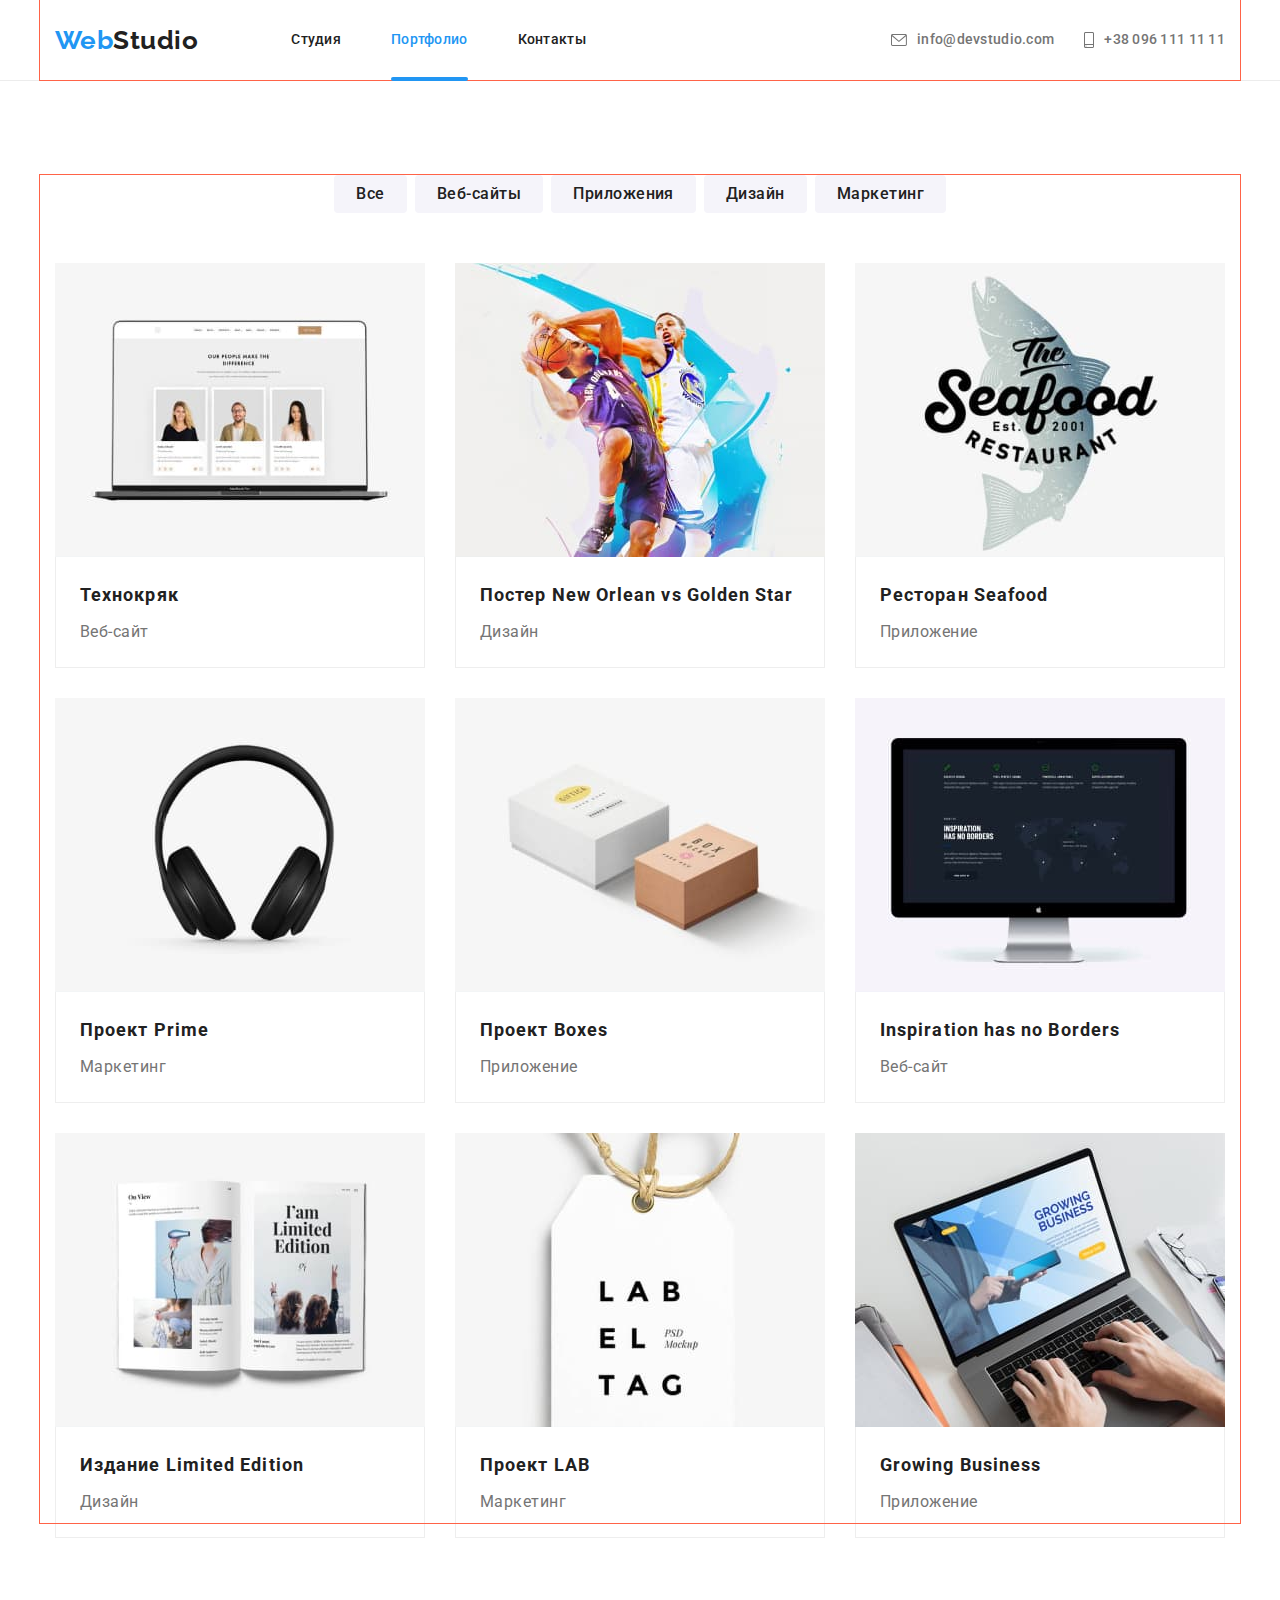
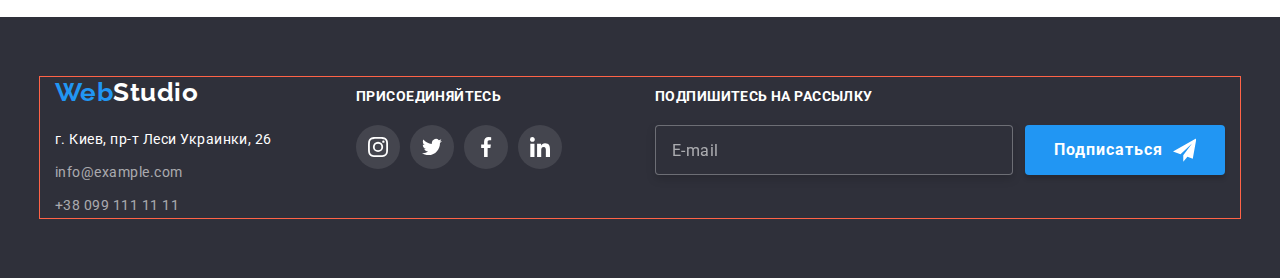
==== portfolio.html @ 39232205 "hw-8" ====
<!DOCTYPE html>
<html lang="ru">
  <head>
    <meta charset="UTF-8" />
    <meta http-equiv="X-UA-Compatible" content="IE=edge" />
    <meta name="viewport" content="width=device-width, initial-scale=1.0" />
    <title lang="en">Web-studio</title>
    <link
      href="https://fonts.googleapis.com/css2?family=Raleway:wght@700&family=Roboto:wght@400;500;700;900&display=swap"
      rel="stylesheet"
    />
    <link
      rel="stylesheet"
      href="https://cdnjs.cloudflare.com/ajax/libs/modern-normalize/1.1.0/modern-normalize.min.css"
    />
    <link rel="stylesheet" href="./css/main.min.css" />
  </head>
  <body>
    <!-- Шапка сайта -->
    <header class="header">
      <div class="container header__container">
        <nav class="navigation">
          <a lang="en" href="./index.html" class="logo">
            Web<span lang="en" class="logo__dark">Studio</span>
          </a>

          <ul class="nav">
            <li class="nav__item">
              <a href="./index.html" class="nav__link">Студия</a>
            </li>
            <li class="nav__item">
              <a href="./portfolio.html" class="nav__link nav__link--current">Портфолио</a>
            </li>
            <li class="nav__item"><a href="" class="nav__link">Контакты</a></li>
          </ul>
        </nav>

        <ul class="feedback">
          <li class="feedback__item">
            <a lang="en" href="mailto:info@devstudio.com" class="feedback__link">
              <svg class="feedback__icons-mail">
                <use href="./images/icons.svg#icon-mail "></use>
              </svg>
              info@devstudio.com
            </a>
          </li>
          <li class="feedback__item">
            <a href="tel:+380961111111" class="feedback__link">
              <svg class="feedback__icons-tel">
                <use href="./images/icons.svg#icon-smartphone"></use>
              </svg>
              +38 096 111 11 11
            </a>
          </li>
        </ul>
      </div>
    </header>

    <!-- Основа -->
    <main>
      <section class="section">
        <div class="container">
          <h1 lang="en" class="section__title--visually-hidden">portfolio</h1>
          <!-- Filters -->

          <ul class="filter list">
            <li class="filter-item">
              <button type="button" class="filter-button">Все</button>
            </li>
            <li class="filter-item">
              <button type="button" class="filter-button">Веб-сайты</button>
            </li>
            <li class="filter-item">
              <button type="button" class="filter-button">Приложения</button>
            </li>
            <li class="filter-item">
              <button type="button" class="filter-button">Дизайн</button>
            </li>
            <li class="filter-item">
              <button type="button" class="filter-button">Маркетинг</button>
            </li>
          </ul>

          <ul class="cards list">
            <li class="cards-item">
              <a href="" class="link">
                <div class="cards-overlay">
                  <img class="image" src="./images/tehnokrak.jpg" alt="tehnokrak" width="370" />
                  <p class="text-overlay">
                    Ресурс предлагает комплексные предложения с разным уровнем функционала и
                    сервисов. Все это позволит посетителю получить исчерпывающие сведения о компании
                    или частном лице.
                  </p>
                </div>

                <div class="cards-box">
                  <h2 class="cards-title">Технокряк</h2>
                  <p class="cards-text">Веб-сайт</p>
                </div>
              </a>
            </li>
            <li class="cards-item">
              <a href="" class="link">
                <div class="cards-overlay">
                  <img class="image" src="./images/poster.jpg" alt="poster" width="370" />
                  <p class="text-overlay">
                    Ресурс предлагает комплексные предложения с разным уровнем функционала и
                    сервисов. Все это позволит посетителю получить исчерпывающие сведения о компании
                    или частном лице.
                  </p>
                </div>
                <div class="cards-box">
                  <h2 class="cards-title">Постер New Orlean vs Golden Star</h2>
                  <p class="cards-text">Дизайн</p>
                </div>
              </a>
            </li>
            <li class="cards-item">
              <a href="" class="link">
                <div class="cards-overlay">
                  <img class="image" src="./images/restoran.jpg" alt="restoran" width="370" />
                  <p class="text-overlay">
                    Ресурс предлагает комплексные предложения с разным уровнем функционала и
                    сервисов. Все это позволит посетителю получить исчерпывающие сведения о компании
                    или частном лице.
                  </p>
                </div>
                <div class="cards-box">
                  <h2 class="cards-title">Ресторан Seafood</h2>
                  <p class="cards-text">Приложение</p>
                </div>
              </a>
            </li>
            <li class="cards-item">
              <a href="" class="link">
                <div class="cards-overlay">
                  <img class="image" src="./images/proectprime.jpg" alt="proectprime" width="370" />
                  <p class="text-overlay">
                    Ресурс предлагает комплексные предложения с разным уровнем функционала и
                    сервисов. Все это позволит посетителю получить исчерпывающие сведения о компании
                    или частном лице.
                  </p>
                </div>
                <div class="cards-box">
                  <h2 class="cards-title">Проект Prime</h2>
                  <p class="cards-text">Маркетинг</p>
                </div>
              </a>
            </li>
            <li class="cards-item">
              <a href="" class="link">
                <div class="cards-overlay">
                  <img class="image" src="./images/proectboxe.jpg" alt="proectboxe" width="370" />
                  <p class="text-overlay">
                    Ресурс предлагает комплексные предложения с разным уровнем функционала и
                    сервисов. Все это позволит посетителю получить исчерпывающие сведения о компании
                    или частном лице.
                  </p>
                </div>
                <div class="cards-box">
                  <h2 class="cards-title">Проект Boxes</h2>
                  <p class="cards-text">Приложение</p>
                </div>
              </a>
            </li>
            <li class="cards-item">
              <a href="" class="link">
                <div class="cards-overlay">
                  <img class="image" src="./images/inspiration.jpg" alt="inspiration" width="370" />
                  <p class="text-overlay">
                    Ресурс предлагает комплексные предложения с разным уровнем функционала и
                    сервисов. Все это позволит посетителю получить исчерпывающие сведения о компании
                    или частном лице.
                  </p>
                </div>
                <div class="cards-box">
                  <h2 class="cards-title">Inspiration has no Borders</h2>
                  <p class="cards-text">Веб-сайт</p>
                </div>
              </a>
            </li>
            <li class="cards-item">
              <a href="" class="link">
                <div class="cards-overlay">
                  <img class="image" src="./images/izdanie.jpg" alt="izdanie" width="370" />
                  <p class="text-overlay">
                    Ресурс предлагает комплексные предложения с разным уровнем функционала и
                    сервисов. Все это позволит посетителю получить исчерпывающие сведения о компании
                    или частном лице.
                  </p>
                </div>
                <div class="cards-box">
                  <h2 class="cards-title">Издание Limited Edition</h2>
                  <p class="cards-text">Дизайн</p>
                </div>
              </a>
            </li>
            <li class="cards-item">
              <a href="" class="link">
                <div class="cards-overlay">
                  <img class="image" src="./images/proectlab.jpg" alt="proectlab" width="370" />
                  <p class="text-overlay">
                    Ресурс предлагает комплексные предложения с разным уровнем функционала и
                    сервисов. Все это позволит посетителю получить исчерпывающие сведения о компании
                    или частном лице.
                  </p>
                </div>
                <div class="cards-box">
                  <h2 class="cards-title">Проект LAB</h2>
                  <p class="cards-text">Маркетинг</p>
                </div>
              </a>
            </li>
            <li class="cards-item">
              <a href="" class="link">
                <div class="cards-overlay">
                  <img class="image" src="./images/growing.jpg" alt="growing" width="370" />
                  <p class="text-overlay">
                    Ресурс предлагает комплексные предложения с разным уровнем функционала и
                    сервисов. Все это позволит посетителю получить исчерпывающие сведения о компании
                    или частном лице.
                  </p>
                </div>
                <div class="cards-box">
                  <h2 class="cards-title">Growing Business</h2>
                  <p class="cards-text">Приложение</p>
                </div>
              </a>
            </li>
          </ul>
        </div>
      </section>
    </main>

    <!-- Footer -->

    <footer class="footer">
      <div class="container blocks">
        <div class="address-block">
          <div class="logo-bottom">
            <a lang="en" href="./index.html" class="logo link">
              Web<span lang="en" class="logo-light link">Studio</span>
            </a>
          </div>
          <address>
            <ul class="contacts list">
              <li class="contacts-item">
                <a
                  href="https://goo.gl/maps/izuGYMJUY2H6Dhw59"
                  target="_blank"
                  rel="noopener noindex nofollow"
                  class="address link"
                  >г. Киев, пр-т Леси Украинки, 26</a
                >
              </li>
              <li class="contacts-item">
                <a lang="en" href="mailto:info@example.com" class="link">info@example.com</a>
              </li>

              <li class="contacts-item">
                <a href="tel:+380991111111" class="link">+38 099 111 11 11</a>
              </li>
            </ul>
          </address>
        </div>

        <div class="soc-block">
          <h2 class="title">Присоединяйтесь</h2>
          <ul class="soc-block-list list">
            <li class="soc-block-item">
              <a href="" class="link">
                <svg class="soc-block-icons">
                  <use href="./images/icons.svg#icon-instagram"></use>
                </svg>
              </a>
            </li>
            <li class="soc-block-item">
              <a href="" class="link">
                <svg class="soc-block-icons">
                  <use href="./images/icons.svg#icon-twitter"></use>
                </svg>
              </a>
            </li>
            <li class="soc-block-item">
              <a href="" class="link">
                <svg class="soc-block-icons">
                  <use href="./images/icons.svg#icon-facebook"></use>
                </svg>
              </a>
            </li>
            <li class="soc-block-item">
              <a href="" class="link">
                <svg class="soc-block-icons">
                  <use href="./images/icons.svg#icon-linkedin"></use>
                </svg>
              </a>
            </li>
          </ul>
        </div>

        <div class="subscription-block">
          <b class="title">Подпишитесь на рассылку</b>
          <form class="footer-form">
            <div class="footer-field">
              <label for="email" class="footer-label"></label>
              <input type="email" name="email" id="email" placeholder="E-mail" />
            </div>

            <button type="submit" class="footer-form-btn">
              Подписаться
              <svg class="send-btn">
                <use href="./images/icons.svg#icon-send"></use>
              </svg>
            </button>
          </form>
        </div>
      </div>
    </footer>
  </body>
</html>
---- css/main.min.css ----
:root{--primary-text-color: #212121;--text-color: #757575;--accent-color: #2196f3;--white-color: #ffffff;--bgc-color: #f5f4fa;--bgc-hero-footer: #2f303a;--address-info-footer: rgba(255, 255, 255, 0.6);--social-links-color: #afb1b8;--customers-logo-color: #afb1b8;--cubic: cubic-bezier(0.4, 0, 0.2, 1)}.visually-hidden{position:absolute;white-space:nowrap;width:1px;height:1px;overflow:hidden;border:0;padding:0;clip:rect(0 0 0 0);clip-path:inset(50%);margin:-1px}.section__title--visually-hidden{position:absolute;white-space:nowrap;width:1px;height:1px;overflow:hidden;border:0;padding:0;clip:rect(0 0 0 0);clip-path:inset(50%);margin:-1px}body{color:var(--primary-text-color);background-color:var(--white-color);font-family:roboto,sans-serif;letter-spacing:.03em}ul{padding:0;margin:0;list-style:none}a{text-decoration:none}.blocks{display:flex;align-items:baseline}.is-hidden{opacity:0;pointer-events:none;visibility:hidden}img{display:block;max-width:100%;height:auto}.header{border-bottom:1px solid #ececec;background-color:var(--white-color)}.header__container{display:flex;align-items:center}.logo{color:var(--accent-color);font-family:"raleway",sans-serif;font-weight:700;font-size:26px;line-height:1.19;text-decoration:none}.logo__dark{color:var(--primary-text-color)}.navigation{display:flex;align-items:center}.nav{display:flex;margin-left:93px}.nav__item+.nav__item{margin-left:50px}.nav__link{position:relative;transition:color 250ms var(--cubic);display:block;padding-top:32px;padding-bottom:32px;color:var(--primary-text-color);font-weight:500;font-size:14px;line-height:1.14;letter-spacing:.02em}.nav__link:hover,.nav__link:focus{color:var(--accent-color)}.nav__link--current{color:var(--accent-color)}.nav__link--current::after{position:absolute;content:"";min-width:48px;height:4px;left:0;right:0;bottom:-1px;background:#2196f3;border-radius:2px}.feedback{display:flex;margin-left:auto}.feedback__item+.feedback__item{margin-left:30px}.feedback__link{transition:color 250ms var(--cubic),fill 250ms var(--cubic);display:inline-flex;align-items:center;justify-content:center;padding-top:32px;padding-bottom:32px;color:var(--text-color);font-weight:500;font-size:14px;line-height:1.14;letter-spacing:.02em}.feedback__link:hover,.feedback__link:focus{color:var(--accent-color)}.feedback__icons-mail{width:16px;height:12px;margin-right:10px;fill:var(--text-color);transition:color 250ms var(--cubic),fill 250ms var(--cubic)}.feedback__link:hover .feedback__icons-mail,.feedback__link:focus .feedback__icons-mail{fill:var(--accent-color)}.feedback__icons-tel{width:10px;height:16px;margin-right:10px;fill:var(--text-color);transition:color 250ms var(--cubic),fill 250ms var(--cubic)}.feedback__link:hover .feedback__icons-tel,.feedback__link:focus .feedback__icons-tel{fill:var(--accent-color)}.hero{padding-top:200px;padding-bottom:200px;background-color:var(--bgc-hero-footer);text-align:center}.hero--overlay{max-width:1600px;height:600px;margin-left:auto;margin-right:auto;background-image:linear-gradient(to right, rgba(47, 48, 58, 0.4), rgba(47, 48, 58, 0.4)),url("../images/bg-hero.jpg");background-size:cover;background-position:center;background-repeat:no-repeat}.hero__title{margin-top:0;margin-bottom:30px;color:var(--white-color);font-weight:900;font-size:44px;line-height:1.36;letter-spacing:.06em;text-transform:uppercase}.hero__button{display:inline-block;border:rgba(0,0,0,0);border-radius:4px;padding:10px 32px;min-width:200px;color:var(--white-color);background-color:var(--accent-color);font-family:inherit;font-weight:700;font-size:16px;line-height:1.88;letter-spacing:.06em;cursor:pointer}.filter{display:flex;margin-bottom:50px;justify-content:center}.filter-item{border-radius:4px}.filter-item+.filter-item{margin-left:8px}.filter-button{transition:color 250ms var(--cubic),background-color 250ms var(--cubic),box-shadow 250ms var(--cubic);display:inline-block;border:rgba(0,0,0,0);border-radius:4px;padding:6px 22px;min-width:73px;color:var(--primary-text-color);background-color:var(--bgc-color);font-family:inherit;font-weight:500;font-size:16px;line-height:1.63;text-align:center;letter-spacing:.03em;cursor:pointer}.filter-button:hover,.filter-button:focus{color:var(--white-color);background-color:var(--accent-color);box-shadow:0px 3px 1px rgba(0,0,0,.1),0px 1px 2px rgba(0,0,0,.08),0px 2px 2px rgba(0,0,0,.12)}.cards{display:inline-flex;flex-wrap:wrap;margin:-15px}.cards a{display:block;transition:box-shadow 250ms var(--cubic)}.cards a:hover,.cards a:focus{display:block;box-shadow:0px 1px 1px rgba(0,0,0,.12),0px 4px 4px rgba(0,0,0,.06),1px 4px 6px rgba(0,0,0,.16)}.cards-item{width:calc((100% - 90px)/3);margin:15px}.cards-item:nth-last-child(-n+3){margin-bottom:0}.cards-overlay{position:relative;overflow:hidden}.text-overlay{position:absolute;top:0;width:100%;height:100%;margin:0;padding:63px 24px 63px 24px;font-weight:400;font-size:18px;line-height:1.56;letter-spacing:.03em;color:var(--white-color);background-color:rgba(33,150,243,.9);transform:translateY(100%);transition:transform 250ms linear}.cards a:hover .text-overlay,.cards a:focus .text-overlay{transform:translateY(0)}.cards-box{margin:0;padding:20px 24px 20px 24px;background-color:var(--white-color);border:1px solid #eee;border-top:none}.cards-title{margin-top:0;margin-bottom:4px;color:var(--primary-text-color);font-size:18px;line-height:2;letter-spacing:.06em}.cards-text{margin:0;color:var(--text-color);font-size:16px;line-height:1.88}@media screen and (min-width: 768px){.features{display:flex;flex-wrap:wrap;margin:-15px}}@media screen and (max-width: 767.98px){.features__item:not(:last-child){margin-bottom:30px}}@media screen and (min-width: 768px){.features__item{margin:15px;flex-basis:calc((100% - 60px)/2)}}@media screen and (min-width: 1200px){.features__item{flex-basis:calc((100% - 120px)/4)}}.features__title{margin-top:0;margin-bottom:10px;color:var(--primary-text-color);font-size:14px;line-height:1.14;letter-spacing:.03em;text-transform:uppercase}@media screen and (max-width: 767.98px){.features__title{text-align:center}}.features__box{display:flex;margin-bottom:30px;height:120px;justify-content:center;align-items:center;background-color:var(--bgc-color);border-radius:4px}.features__icon{width:70px;height:70px}.features__text{margin-top:0;margin-bottom:0;color:var(--text-color);font-size:14px;line-height:1.71}.works{display:flex}.works__item{position:relative;width:370px}.works__item::before{position:absolute;content:"";width:100%;height:70px;bottom:0;background-color:rgba(47,48,58,.8)}.works__item:not(:first-child){margin-left:30px}.works__image{display:block;max-width:100%;height:auto}.works__text{position:absolute;bottom:27px;left:50%;transform:translateX(-50%);margin:0;display:flex;width:100%;justify-content:center;text-align:center;font-weight:700;font-size:14px;line-height:1.14;text-align:center;letter-spacing:.03em;text-transform:uppercase;color:var(--white-color)}.team{display:flex}.team__item{width:270px;box-shadow:0px 1px 3px rgba(0,0,0,.12),0px 1px 1px rgba(0,0,0,.14),0px 2px 1px rgba(0,0,0,.2);border-radius:0px 0px 4px 4px}.team__item:not(:first-child){margin-left:30px}.team__image{margin-bottom:0}.team__box{margin:0;padding:30px;text-align:center;background-color:var(--white-color)}.team__title{margin:0;margin-bottom:10px;color:var(--primary-text-color);font-weight:500;font-size:16px;line-height:1.19}.team__text{margin:0;margin-bottom:16px;padding:0;color:var(--text-color);font-size:16px;line-height:1.19}.soc-links{display:flex;justify-content:center}.soc-links a{transition:background-color 250ms var(--cubic);width:44px;height:44px;color:var(--social-links-color);background-color:var(--white-color);border-radius:50%;display:flex;align-items:center;justify-content:center}.soc-links a:hover,.soc-links a:focus{background-color:var(--accent-color)}.soc-links__item+.soc-links__item{margin-left:10px}.soc-links__icons{transition:fill 250ms var(--cubic);width:20px;height:20px;fill:var(--social-links-color)}.soc-links a:hover .soc-links__icons,.soc-links a:focus .soc-links__icons{fill:#fff}.customers{display:flex;flex-wrap:wrap;margin:-15px}.customers__item{height:92px;margin:15px;flex-basis:calc((100% - 60px)/2)}@media screen and (min-width: 768px){.customers__item{flex-basis:calc((100% - 90px)/3)}}@media screen and (min-width: 1200px){.customers__item{flex-basis:calc((100% - 180px)/6)}}.customers__link{width:100%;height:100%;display:flex;align-items:center;justify-content:center;fill:var(--customers-logo-color);border:1px solid var(--customers-logo-color);border-radius:4px;transition:border-color 250ms var(--cubic)}.customers__link:hover,.customers__link:focus{border-color:var(--accent-color)}.customers__icon{transition:fill 250ms var(--cubic);width:106px;height:60px;fill:var(--customers-logo-color)}.customers__link:hover .customers__icon,.customers__link:focus .customers__icon{fill:var(--accent-color)}.footer{padding-top:60px;padding-bottom:60px;background-color:var(--bgc-hero-footer)}.address-block{flex-grow:1}.logo-bottom{display:block;margin-bottom:20px}.logo-light{color:var(--white-color)}.contacts{display:block;font-style:normal;font-size:14px;line-height:1.71}.contacts a{color:var(--address-info-footer)}.contacts a.address{display:inline-block;color:var(--white-color)}.contacts-item:not(:last-child){margin-bottom:9px}.container{outline:1px solid tomato;padding-left:15px;padding-right:15px}@media screen and (min-width: 480px){.container{width:480px;margin:0 auto}}@media screen and (min-width: 768px){.container{width:768px}}@media screen and (min-width: 1200px){.container{width:1200px}}.section{padding-top:60px;padding-bottom:60px}@media screen and (min-width: 1200px){.section{padding-top:94px;padding-bottom:94px}}.section--no-padding-top{padding-top:2px}@media screen and (max-width: 1199.98px){.section--no-padding-top{display:none}}.section--other-background{background-color:var(--bgc-color)}.section__title{margin-top:0;margin-bottom:30px;color:var(--primary-text-color);font-size:28px;line-height:1.18;text-align:center}@media screen and (min-width: 1200px){.section__title{font-size:36px;line-height:1.17;margin-bottom:50px}}.soc-block{margin:0;margin-left:70px;width:206px;height:80px}.soc-block .title{margin:0;margin-bottom:20px;font-weight:700;font-size:14px;line-height:1.14;letter-spacing:.03em;text-transform:uppercase;color:var(--white-color)}.soc-block a{transition:background-color 250ms var(--cubic);width:44px;height:44px;border-radius:50%;display:flex;justify-content:center;align-items:center;background-color:rgba(255,255,255,.1)}.soc-block a:hover,.soc-block a:focus{background-color:var(--accent-color)}.soc-block-list{display:flex}.soc-block-item+.soc-block-item{margin-left:10px}.soc-block-icons{width:20px;height:20px;fill:var(--white-color)}.subscription-block{margin:0;margin-left:93px;width:570px}.subscription-block .title{margin:0;display:block;margin-bottom:20px;font-weight:700;font-size:14px;line-height:1.14;letter-spacing:.03em;text-transform:uppercase;color:#fff}.footer-form{width:570px;height:86px;display:flex}.footer-field{margin-right:12px}.footer-field input{width:358px;height:50px;padding-top:15px;padding-bottom:15px;padding-left:16px;border:1px solid rgba(255,255,255,.3);filter:drop-shadow(0px 4px 4px rgba(0, 0, 0, 0.15));border-radius:4px;color:rgba(255,255,255,.6);background-color:var(--bgc-hero-footer);outline:none}.footer-field input::placeholder{font-weight:400;font-size:16px;line-height:1.25;display:inline-flex;align-items:center;letter-spacing:.03em;color:rgba(255,255,255,.6)}.footer-form-btn{width:200px;height:50px;padding:10px 29px;display:flex;text-align:center;align-items:center;font-weight:700;font-size:16px;line-height:1.89;letter-spacing:.06em;color:var(--white-color);background-color:var(--accent-color);box-shadow:0px 4px 4px rgba(0,0,0,.15);border-radius:4px;border:none;cursor:pointer}.send-btn{width:24px;height:24px;margin-left:10px}.backdrop{position:fixed;width:100%;height:100%;top:0;background-color:rgba(0,0,0,.2);transition:opacity 500ms var(--cubic),visibility 500ms var(--cubic)}.modal{width:528px;min-height:581px;background-color:#fff;box-shadow:0px 1px 3px rgba(0,0,0,.12),0px 1px 1px rgba(0,0,0,.14),0px 2px 1px rgba(0,0,0,.2);border-radius:4px;position:absolute;top:50%;left:50%;transition:transform 500ms;transform:translate(-50%, -50%) scale(1) rotate(0)}.backdrop.is-hidden .modal{transform:translate(0) scale(0.3) rotate(-360deg)}.modal-close-btn{position:absolute;top:8px;right:8px;width:30px;height:30px;cursor:pointer;background:var(--white-color);border:1px solid rgba(0,0,0,.1);border-radius:50%;display:flex;justify-content:center;align-items:center}.modal-icons{width:18px;height:18px;fill:#000;transition:fill 250ms var(--cubic)}.modal-close-btn:hover .modal-icons,.modal-close-btn:focus .modal-icons{fill:var(--accent-color)}.modal-form{width:528px;height:581px;padding:40px;margin-left:auto;margin-right:auto}.modal-form-title{display:block;margin-bottom:12px;font-weight:700;font-size:20px;line-height:1.15;text-align:center;letter-spacing:.03em;color:var(--primary-text-color)}.modal-form-list{margin-bottom:10px}.modal-form-item{position:relative;margin:0;display:flex;flex-direction:column}.modal-form-item:not(:last-child){margin-bottom:10px}.modal-form-item input{width:100%;height:40px;padding:11px 12px 11px 42px;font-weight:400;font-size:12px;line-height:1.17;letter-spacing:.01em;border:1px solid rgba(33,33,33,.2);border-radius:4px;outline:none;cursor:pointer;transition:border 250ms var(--cubic)}.modal-form-item input:focus{border:1px solid var(--accent-color);border-radius:4px;cursor:pointer}.form-label{margin-bottom:4px;font-weight:400;font-size:12px;line-height:1.17;letter-spacing:.01em;color:var(--text-color)}.modal-form-icon{position:absolute;width:18px;height:18px;top:50%;left:12px}.modal-form-item input:focus+.modal-form-icon{fill:#2196f3;transition:fill 250ms var(--cubic)}.form-field{margin:0;margin-bottom:20px;display:flex;flex-direction:column}.form-field::placeholder{font-weight:400;font-size:14px;line-height:16px;letter-spacing:.01em;color:rgba(117,117,117,.5)}.form-field.group{display:flex;align-items:center;justify-content:center;margin-bottom:30px}.modal-form-comment{width:448px;height:120px;padding:12px 16px;font-weight:400;font-size:12px;line-height:1.17;letter-spacing:.01em;border:1px solid rgba(33,33,33,.2);border-radius:4px;resize:none;outline:none;cursor:pointer;transition:border-color 250ms var(--cubic)}.modal-form-comment:focus{border-color:var(--accent-color)}.checkbox--visually-hidden{position:absolute;white-space:nowrap;width:1px;height:1px;overflow:hidden;border:0;padding:0;clip:rect(0 0 0 0);clip-path:inset(50%);margin:-1px}.agreement-label{display:flex;align-items:center;justify-content:center;font-weight:400;font-size:14px;line-height:1.71;letter-spacing:.03em;color:var(--text-color)}.agreement-label a{color:var(--accent-color)}.modal-check{width:16px;height:15px;margin-right:8.4px;display:flex;align-items:center;justify-content:center;fill:rgba(0,0,0,0);border:2px solid var(--primary-text-color);border-radius:2px;transition:all 250ms var(--cubic)}.checkbox:checked+.agreement-label span{background-color:var(--accent-color);border:rgba(0,0,0,0)}.checkbox:focus+.agreement-label span{border-color:var(--accent-color)}.checkbox:checked+.agreement-label .icon-check{fill:var(--white-color)}.modal-form-btn{width:200px;height:50px;margin-left:auto;margin-right:auto;padding:10px 55px;display:flex;text-align:center;font-weight:700;font-size:16px;line-height:1.89;letter-spacing:.06em;color:var(--white-color);background-color:var(--accent-color);box-shadow:0px 4px 4px rgba(0,0,0,.15);border-radius:4px;border:none;cursor:pointer}/*# sourceMappingURL=main.min.css.map */
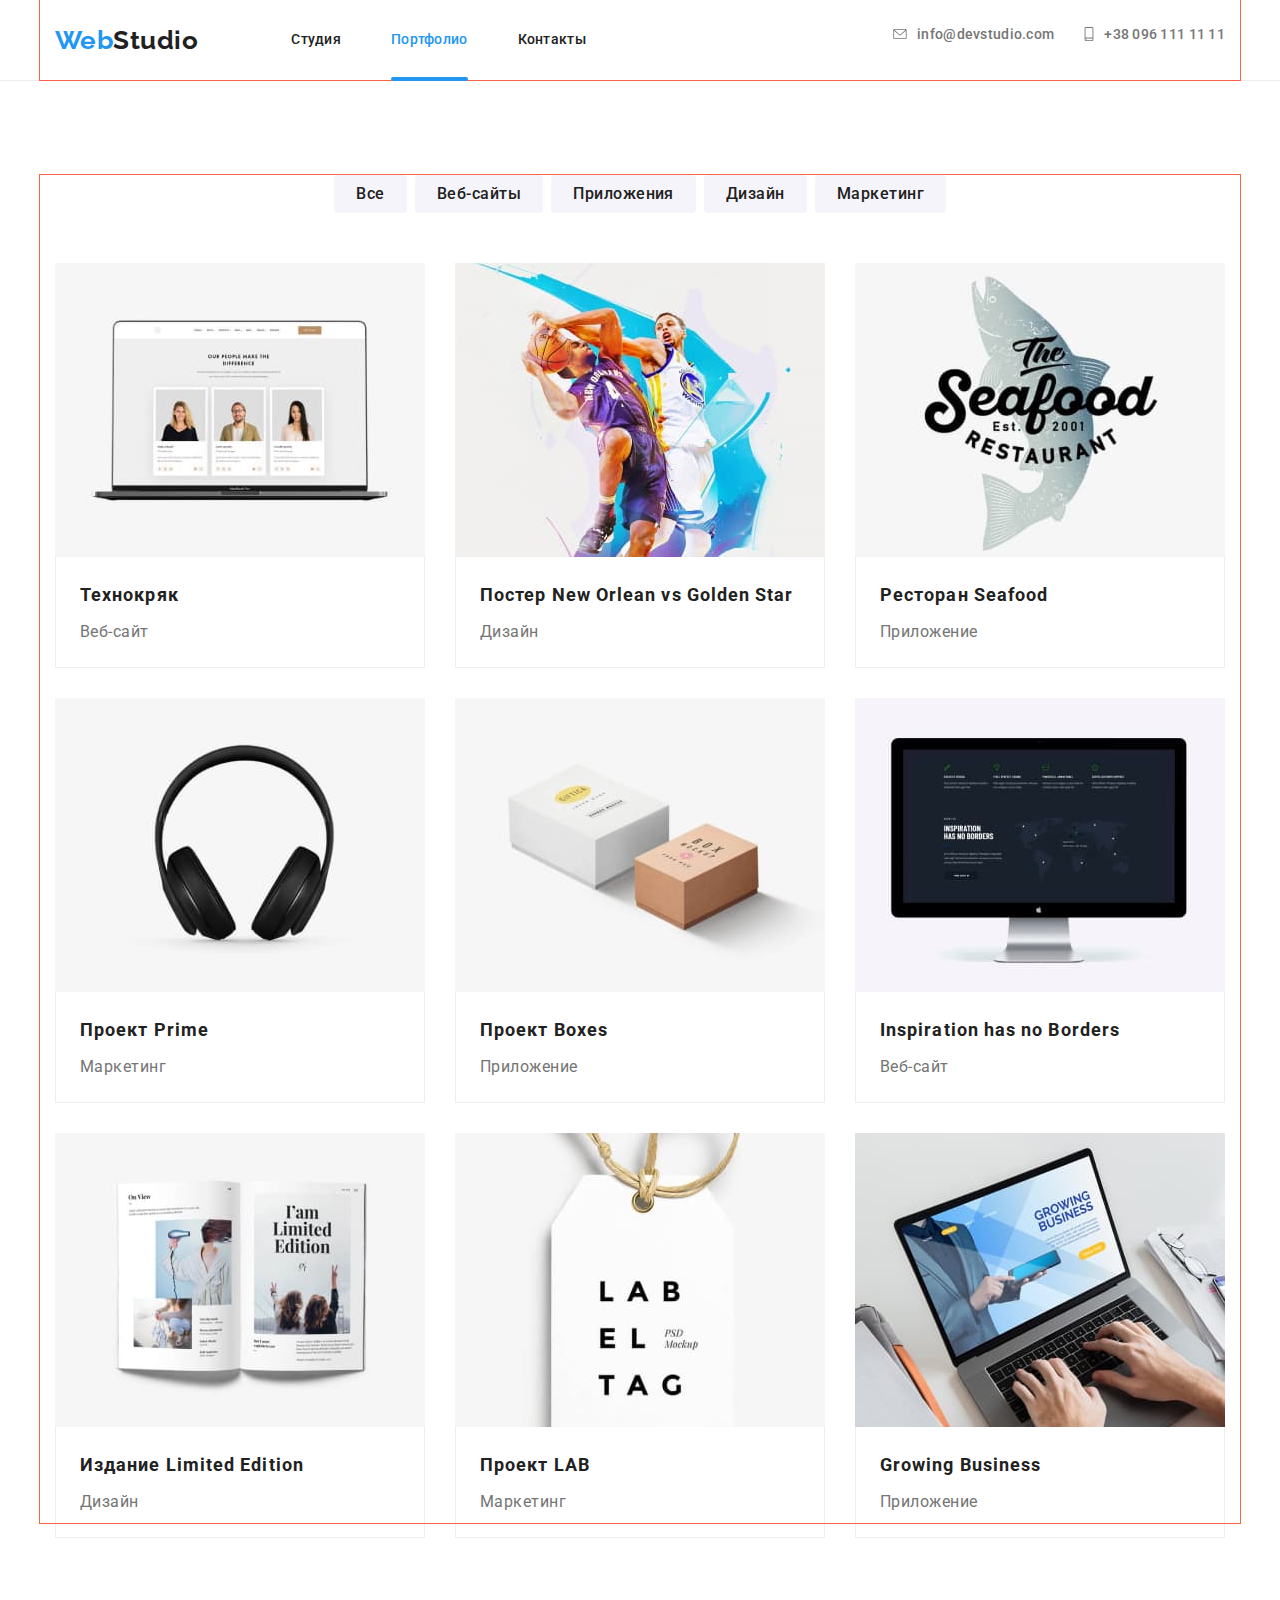
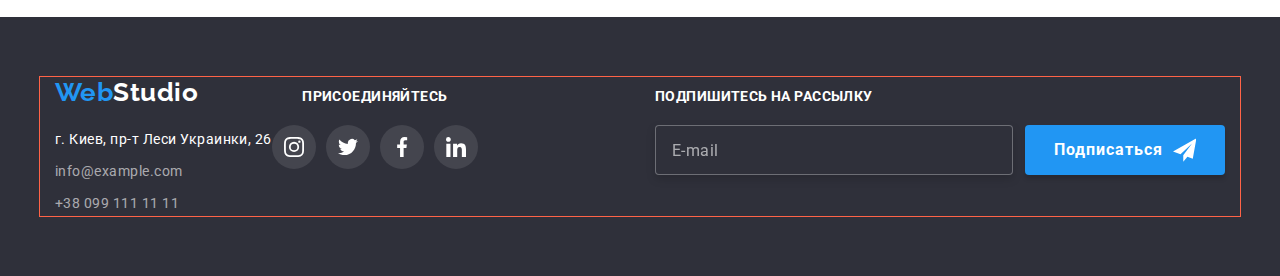
==== commit b0661162: "hw-8 +footer" ====
--- a/portfolio.html
+++ b/portfolio.html
@@ -19,11 +19,10 @@
     <!-- Шапка сайта -->
     <header class="header">
       <div class="container header__container">
+        <a lang="en" href="./index.html" class="logo">
+          Web<span lang="en" class="logo__dark">Studio</span>
+        </a>
         <nav class="navigation">
-          <a lang="en" href="./index.html" class="logo">
-            Web<span lang="en" class="logo__dark">Studio</span>
-          </a>
-
           <ul class="nav">
             <li class="nav__item">
               <a href="./index.html" class="nav__link">Студия</a>
@@ -34,7 +33,6 @@
             <li class="nav__item"><a href="" class="nav__link">Контакты</a></li>
           </ul>
         </nav>
-
         <ul class="feedback">
           <li class="feedback__item">
             <a lang="en" href="mailto:info@devstudio.com" class="feedback__link">
@@ -45,7 +43,7 @@
             </a>
           </li>
           <li class="feedback__item">
-            <a href="tel:+380961111111" class="feedback__link">
+            <a href="tel:+380961111111" class="feedback__link feedback__link--other-color">
               <svg class="feedback__icons-tel">
                 <use href="./images/icons.svg#icon-smartphone"></use>
               </svg>
@@ -53,6 +51,61 @@
             </a>
           </li>
         </ul>
+        <button class="mob-menu-open-btn" type="button">
+          <svg class="mob-menu-open-icon">
+            <use href="./images/icons.svg#icon-mob-menu"></use>
+          </svg>
+        </button>
+        <div class="mobile-menu">
+          <button class="mob-menu-close-btn" type="button">
+            <svg class="mob-menu-close-icon">
+              <use href="./images/icons.svg#icon-mob-menu-close"></use>
+            </svg>
+          </button>
+          <div class="nav-mob-wrap">
+            <ul class="nav nav-mob">
+              <li class="nav__item">
+                <a href="./index.html" class="nav__link">Студия</a>
+              </li>
+              <li class="nav__item">
+                <a href="./portfolio.html" class="nav__link nav__link--current">Портфолио</a>
+              </li>
+              <li class="nav__item"><a href="" class="nav__link">Контакты</a></li>
+            </ul>
+          </div>
+          <div class="feedback-mob-wrap">
+            <ul class="feedback-mob">
+              <li class="feedback-mob__item">
+                <a lang="en" href="mailto:info@devstudio.com" class="feedback-mob__link">
+                  info@devstudio.com
+                </a>
+              </li>
+              <li class="feedback-mob__item">
+                <a
+                  href="tel:+380961111111"
+                  class="feedback-mob__link feedback-mob__link--other-color"
+                >
+                  +38 096 111 11 11
+                </a>
+              </li>
+            </ul>
+
+            <ul class="mob-soc">
+              <li class="mob-soc__item">
+                <a href="" class="mob-soc__link">Instagram</a>
+              </li>
+              <li class="mob-soc__item">
+                <a href="" class="mob-soc__link">Twitter</a>
+              </li>
+              <li class="mob-soc__item">
+                <a href="" class="mob-soc__link">Facebook</a>
+              </li>
+              <li class="mob-soc__item">
+                <a href="" class="mob-soc__link">LinkedIn</a>
+              </li>
+            </ul>
+          </div>
+        </div>
       </div>
     </header>
 
@@ -236,66 +289,73 @@
 
     <footer class="footer">
       <div class="container blocks">
-        <div class="address-block">
-          <div class="logo-bottom">
-            <a lang="en" href="./index.html" class="logo link">
-              Web<span lang="en" class="logo-light link">Studio</span>
-            </a>
+        <div class="footer-boxes">
+          <div class="footer-box-one">
+            <div class="logo-bottom">
+              <a lang="en" href="./index.html" class="logo">
+                Web<span lang="en" class="logo-light">Studio</span>
+              </a>
+            </div>
+
+            <div class="address-block">
+              <address>
+                <ul class="contacts">
+                  <li class="contacts-item">
+                    <a
+                      href="https://goo.gl/maps/izuGYMJUY2H6Dhw59"
+                      target="_blank"
+                      rel="noopener noindex nofollow"
+                      class="address"
+                      >г. Киев, пр-т Леси Украинки, 26</a
+                    >
+                  </li>
+                  <li class="contacts-item">
+                    <a lang="en" href="mailto:info@example.com" class="link">info@example.com</a>
+                  </li>
+
+                  <li class="contacts-item">
+                    <a href="tel:+380991111111" class="link">+38 099 111 11 11</a>
+                  </li>
+                </ul>
+              </address>
+            </div>
           </div>
-          <address>
-            <ul class="contacts list">
-              <li class="contacts-item">
-                <a
-                  href="https://goo.gl/maps/izuGYMJUY2H6Dhw59"
-                  target="_blank"
-                  rel="noopener noindex nofollow"
-                  class="address link"
-                  >г. Киев, пр-т Леси Украинки, 26</a
-                >
-              </li>
-              <li class="contacts-item">
-                <a lang="en" href="mailto:info@example.com" class="link">info@example.com</a>
-              </li>
-
-              <li class="contacts-item">
-                <a href="tel:+380991111111" class="link">+38 099 111 11 11</a>
-              </li>
-            </ul>
-          </address>
-        </div>
-
-        <div class="soc-block">
-          <h2 class="title">Присоединяйтесь</h2>
-          <ul class="soc-block-list list">
-            <li class="soc-block-item">
-              <a href="" class="link">
-                <svg class="soc-block-icons">
-                  <use href="./images/icons.svg#icon-instagram"></use>
-                </svg>
-              </a>
-            </li>
-            <li class="soc-block-item">
-              <a href="" class="link">
-                <svg class="soc-block-icons">
-                  <use href="./images/icons.svg#icon-twitter"></use>
-                </svg>
-              </a>
-            </li>
-            <li class="soc-block-item">
-              <a href="" class="link">
-                <svg class="soc-block-icons">
-                  <use href="./images/icons.svg#icon-facebook"></use>
-                </svg>
-              </a>
-            </li>
-            <li class="soc-block-item">
-              <a href="" class="link">
-                <svg class="soc-block-icons">
-                  <use href="./images/icons.svg#icon-linkedin"></use>
-                </svg>
-              </a>
-            </li>
-          </ul>
+
+          <div class="footer-box-two">
+            <div class="soc-block">
+              <h2 class="title">Присоединяйтесь</h2>
+              <ul class="soc-block-list">
+                <li class="soc-block-item">
+                  <a href="" class="link">
+                    <svg class="soc-block-icons">
+                      <use href="./images/icons.svg#icon-instagram"></use>
+                    </svg>
+                  </a>
+                </li>
+                <li class="soc-block-item">
+                  <a href="" class="link">
+                    <svg class="soc-block-icons">
+                      <use href="./images/icons.svg#icon-twitter"></use>
+                    </svg>
+                  </a>
+                </li>
+                <li class="soc-block-item">
+                  <a href="" class="link">
+                    <svg class="soc-block-icons">
+                      <use href="./images/icons.svg#icon-facebook"></use>
+                    </svg>
+                  </a>
+                </li>
+                <li class="soc-block-item">
+                  <a href="" class="link">
+                    <svg class="soc-block-icons">
+                      <use href="./images/icons.svg#icon-linkedin"></use>
+                    </svg>
+                  </a>
+                </li>
+              </ul>
+            </div>
+          </div>
         </div>
 
         <div class="subscription-block">
--- a/css/main.min.css
+++ b/css/main.min.css
@@ -1 +1 @@
-:root{--primary-text-color: #212121;--text-color: #757575;--accent-color: #2196f3;--white-color: #ffffff;--bgc-color: #f5f4fa;--bgc-hero-footer: #2f303a;--address-info-footer: rgba(255, 255, 255, 0.6);--social-links-color: #afb1b8;--customers-logo-color: #afb1b8;--cubic: cubic-bezier(0.4, 0, 0.2, 1)}.visually-hidden{position:absolute;white-space:nowrap;width:1px;height:1px;overflow:hidden;border:0;padding:0;clip:rect(0 0 0 0);clip-path:inset(50%);margin:-1px}.section__title--visually-hidden{position:absolute;white-space:nowrap;width:1px;height:1px;overflow:hidden;border:0;padding:0;clip:rect(0 0 0 0);clip-path:inset(50%);margin:-1px}body{color:var(--primary-text-color);background-color:var(--white-color);font-family:roboto,sans-serif;letter-spacing:.03em}ul{padding:0;margin:0;list-style:none}a{text-decoration:none}.blocks{display:flex;align-items:baseline}.is-hidden{opacity:0;pointer-events:none;visibility:hidden}img{display:block;max-width:100%;height:auto}.header{border-bottom:1px solid #ececec;background-color:var(--white-color)}.header__container{display:flex;align-items:center}.logo{color:var(--accent-color);font-family:"raleway",sans-serif;font-weight:700;font-size:26px;line-height:1.19;text-decoration:none}.logo__dark{color:var(--primary-text-color)}.navigation{display:flex;align-items:center}.nav{display:flex;margin-left:93px}.nav__item+.nav__item{margin-left:50px}.nav__link{position:relative;transition:color 250ms var(--cubic);display:block;padding-top:32px;padding-bottom:32px;color:var(--primary-text-color);font-weight:500;font-size:14px;line-height:1.14;letter-spacing:.02em}.nav__link:hover,.nav__link:focus{color:var(--accent-color)}.nav__link--current{color:var(--accent-color)}.nav__link--current::after{position:absolute;content:"";min-width:48px;height:4px;left:0;right:0;bottom:-1px;background:#2196f3;border-radius:2px}.feedback{display:flex;margin-left:auto}.feedback__item+.feedback__item{margin-left:30px}.feedback__link{transition:color 250ms var(--cubic),fill 250ms var(--cubic);display:inline-flex;align-items:center;justify-content:center;padding-top:32px;padding-bottom:32px;color:var(--text-color);font-weight:500;font-size:14px;line-height:1.14;letter-spacing:.02em}.feedback__link:hover,.feedback__link:focus{color:var(--accent-color)}.feedback__icons-mail{width:16px;height:12px;margin-right:10px;fill:var(--text-color);transition:color 250ms var(--cubic),fill 250ms var(--cubic)}.feedback__link:hover .feedback__icons-mail,.feedback__link:focus .feedback__icons-mail{fill:var(--accent-color)}.feedback__icons-tel{width:10px;height:16px;margin-right:10px;fill:var(--text-color);transition:color 250ms var(--cubic),fill 250ms var(--cubic)}.feedback__link:hover .feedback__icons-tel,.feedback__link:focus .feedback__icons-tel{fill:var(--accent-color)}.hero{padding-top:200px;padding-bottom:200px;background-color:var(--bgc-hero-footer);text-align:center}.hero--overlay{max-width:1600px;height:600px;margin-left:auto;margin-right:auto;background-image:linear-gradient(to right, rgba(47, 48, 58, 0.4), rgba(47, 48, 58, 0.4)),url("../images/bg-hero.jpg");background-size:cover;background-position:center;background-repeat:no-repeat}.hero__title{margin-top:0;margin-bottom:30px;color:var(--white-color);font-weight:900;font-size:44px;line-height:1.36;letter-spacing:.06em;text-transform:uppercase}.hero__button{display:inline-block;border:rgba(0,0,0,0);border-radius:4px;padding:10px 32px;min-width:200px;color:var(--white-color);background-color:var(--accent-color);font-family:inherit;font-weight:700;font-size:16px;line-height:1.88;letter-spacing:.06em;cursor:pointer}.filter{display:flex;margin-bottom:50px;justify-content:center}.filter-item{border-radius:4px}.filter-item+.filter-item{margin-left:8px}.filter-button{transition:color 250ms var(--cubic),background-color 250ms var(--cubic),box-shadow 250ms var(--cubic);display:inline-block;border:rgba(0,0,0,0);border-radius:4px;padding:6px 22px;min-width:73px;color:var(--primary-text-color);background-color:var(--bgc-color);font-family:inherit;font-weight:500;font-size:16px;line-height:1.63;text-align:center;letter-spacing:.03em;cursor:pointer}.filter-button:hover,.filter-button:focus{color:var(--white-color);background-color:var(--accent-color);box-shadow:0px 3px 1px rgba(0,0,0,.1),0px 1px 2px rgba(0,0,0,.08),0px 2px 2px rgba(0,0,0,.12)}.cards{display:inline-flex;flex-wrap:wrap;margin:-15px}.cards a{display:block;transition:box-shadow 250ms var(--cubic)}.cards a:hover,.cards a:focus{display:block;box-shadow:0px 1px 1px rgba(0,0,0,.12),0px 4px 4px rgba(0,0,0,.06),1px 4px 6px rgba(0,0,0,.16)}.cards-item{width:calc((100% - 90px)/3);margin:15px}.cards-item:nth-last-child(-n+3){margin-bottom:0}.cards-overlay{position:relative;overflow:hidden}.text-overlay{position:absolute;top:0;width:100%;height:100%;margin:0;padding:63px 24px 63px 24px;font-weight:400;font-size:18px;line-height:1.56;letter-spacing:.03em;color:var(--white-color);background-color:rgba(33,150,243,.9);transform:translateY(100%);transition:transform 250ms linear}.cards a:hover .text-overlay,.cards a:focus .text-overlay{transform:translateY(0)}.cards-box{margin:0;padding:20px 24px 20px 24px;background-color:var(--white-color);border:1px solid #eee;border-top:none}.cards-title{margin-top:0;margin-bottom:4px;color:var(--primary-text-color);font-size:18px;line-height:2;letter-spacing:.06em}.cards-text{margin:0;color:var(--text-color);font-size:16px;line-height:1.88}@media screen and (min-width: 768px){.features{display:flex;flex-wrap:wrap;margin:-15px}}@media screen and (max-width: 767.98px){.features__item:not(:last-child){margin-bottom:30px}}@media screen and (min-width: 768px){.features__item{margin:15px;flex-basis:calc((100% - 60px)/2)}}@media screen and (min-width: 1200px){.features__item{flex-basis:calc((100% - 120px)/4)}}.features__title{margin-top:0;margin-bottom:10px;color:var(--primary-text-color);font-size:14px;line-height:1.14;letter-spacing:.03em;text-transform:uppercase}@media screen and (max-width: 767.98px){.features__title{text-align:center}}.features__box{display:flex;margin-bottom:30px;height:120px;justify-content:center;align-items:center;background-color:var(--bgc-color);border-radius:4px}.features__icon{width:70px;height:70px}.features__text{margin-top:0;margin-bottom:0;color:var(--text-color);font-size:14px;line-height:1.71}.works{display:flex}.works__item{position:relative;width:370px}.works__item::before{position:absolute;content:"";width:100%;height:70px;bottom:0;background-color:rgba(47,48,58,.8)}.works__item:not(:first-child){margin-left:30px}.works__image{display:block;max-width:100%;height:auto}.works__text{position:absolute;bottom:27px;left:50%;transform:translateX(-50%);margin:0;display:flex;width:100%;justify-content:center;text-align:center;font-weight:700;font-size:14px;line-height:1.14;text-align:center;letter-spacing:.03em;text-transform:uppercase;color:var(--white-color)}.team{display:flex}.team__item{width:270px;box-shadow:0px 1px 3px rgba(0,0,0,.12),0px 1px 1px rgba(0,0,0,.14),0px 2px 1px rgba(0,0,0,.2);border-radius:0px 0px 4px 4px}.team__item:not(:first-child){margin-left:30px}.team__image{margin-bottom:0}.team__box{margin:0;padding:30px;text-align:center;background-color:var(--white-color)}.team__title{margin:0;margin-bottom:10px;color:var(--primary-text-color);font-weight:500;font-size:16px;line-height:1.19}.team__text{margin:0;margin-bottom:16px;padding:0;color:var(--text-color);font-size:16px;line-height:1.19}.soc-links{display:flex;justify-content:center}.soc-links a{transition:background-color 250ms var(--cubic);width:44px;height:44px;color:var(--social-links-color);background-color:var(--white-color);border-radius:50%;display:flex;align-items:center;justify-content:center}.soc-links a:hover,.soc-links a:focus{background-color:var(--accent-color)}.soc-links__item+.soc-links__item{margin-left:10px}.soc-links__icons{transition:fill 250ms var(--cubic);width:20px;height:20px;fill:var(--social-links-color)}.soc-links a:hover .soc-links__icons,.soc-links a:focus .soc-links__icons{fill:#fff}.customers{display:flex;flex-wrap:wrap;margin:-15px}.customers__item{height:92px;margin:15px;flex-basis:calc((100% - 60px)/2)}@media screen and (min-width: 768px){.customers__item{flex-basis:calc((100% - 90px)/3)}}@media screen and (min-width: 1200px){.customers__item{flex-basis:calc((100% - 180px)/6)}}.customers__link{width:100%;height:100%;display:flex;align-items:center;justify-content:center;fill:var(--customers-logo-color);border:1px solid var(--customers-logo-color);border-radius:4px;transition:border-color 250ms var(--cubic)}.customers__link:hover,.customers__link:focus{border-color:var(--accent-color)}.customers__icon{transition:fill 250ms var(--cubic);width:106px;height:60px;fill:var(--customers-logo-color)}.customers__link:hover .customers__icon,.customers__link:focus .customers__icon{fill:var(--accent-color)}.footer{padding-top:60px;padding-bottom:60px;background-color:var(--bgc-hero-footer)}.address-block{flex-grow:1}.logo-bottom{display:block;margin-bottom:20px}.logo-light{color:var(--white-color)}.contacts{display:block;font-style:normal;font-size:14px;line-height:1.71}.contacts a{color:var(--address-info-footer)}.contacts a.address{display:inline-block;color:var(--white-color)}.contacts-item:not(:last-child){margin-bottom:9px}.container{outline:1px solid tomato;padding-left:15px;padding-right:15px}@media screen and (min-width: 480px){.container{width:480px;margin:0 auto}}@media screen and (min-width: 768px){.container{width:768px}}@media screen and (min-width: 1200px){.container{width:1200px}}.section{padding-top:60px;padding-bottom:60px}@media screen and (min-width: 1200px){.section{padding-top:94px;padding-bottom:94px}}.section--no-padding-top{padding-top:2px}@media screen and (max-width: 1199.98px){.section--no-padding-top{display:none}}.section--other-background{background-color:var(--bgc-color)}.section__title{margin-top:0;margin-bottom:30px;color:var(--primary-text-color);font-size:28px;line-height:1.18;text-align:center}@media screen and (min-width: 1200px){.section__title{font-size:36px;line-height:1.17;margin-bottom:50px}}.soc-block{margin:0;margin-left:70px;width:206px;height:80px}.soc-block .title{margin:0;margin-bottom:20px;font-weight:700;font-size:14px;line-height:1.14;letter-spacing:.03em;text-transform:uppercase;color:var(--white-color)}.soc-block a{transition:background-color 250ms var(--cubic);width:44px;height:44px;border-radius:50%;display:flex;justify-content:center;align-items:center;background-color:rgba(255,255,255,.1)}.soc-block a:hover,.soc-block a:focus{background-color:var(--accent-color)}.soc-block-list{display:flex}.soc-block-item+.soc-block-item{margin-left:10px}.soc-block-icons{width:20px;height:20px;fill:var(--white-color)}.subscription-block{margin:0;margin-left:93px;width:570px}.subscription-block .title{margin:0;display:block;margin-bottom:20px;font-weight:700;font-size:14px;line-height:1.14;letter-spacing:.03em;text-transform:uppercase;color:#fff}.footer-form{width:570px;height:86px;display:flex}.footer-field{margin-right:12px}.footer-field input{width:358px;height:50px;padding-top:15px;padding-bottom:15px;padding-left:16px;border:1px solid rgba(255,255,255,.3);filter:drop-shadow(0px 4px 4px rgba(0, 0, 0, 0.15));border-radius:4px;color:rgba(255,255,255,.6);background-color:var(--bgc-hero-footer);outline:none}.footer-field input::placeholder{font-weight:400;font-size:16px;line-height:1.25;display:inline-flex;align-items:center;letter-spacing:.03em;color:rgba(255,255,255,.6)}.footer-form-btn{width:200px;height:50px;padding:10px 29px;display:flex;text-align:center;align-items:center;font-weight:700;font-size:16px;line-height:1.89;letter-spacing:.06em;color:var(--white-color);background-color:var(--accent-color);box-shadow:0px 4px 4px rgba(0,0,0,.15);border-radius:4px;border:none;cursor:pointer}.send-btn{width:24px;height:24px;margin-left:10px}.backdrop{position:fixed;width:100%;height:100%;top:0;background-color:rgba(0,0,0,.2);transition:opacity 500ms var(--cubic),visibility 500ms var(--cubic)}.modal{width:528px;min-height:581px;background-color:#fff;box-shadow:0px 1px 3px rgba(0,0,0,.12),0px 1px 1px rgba(0,0,0,.14),0px 2px 1px rgba(0,0,0,.2);border-radius:4px;position:absolute;top:50%;left:50%;transition:transform 500ms;transform:translate(-50%, -50%) scale(1) rotate(0)}.backdrop.is-hidden .modal{transform:translate(0) scale(0.3) rotate(-360deg)}.modal-close-btn{position:absolute;top:8px;right:8px;width:30px;height:30px;cursor:pointer;background:var(--white-color);border:1px solid rgba(0,0,0,.1);border-radius:50%;display:flex;justify-content:center;align-items:center}.modal-icons{width:18px;height:18px;fill:#000;transition:fill 250ms var(--cubic)}.modal-close-btn:hover .modal-icons,.modal-close-btn:focus .modal-icons{fill:var(--accent-color)}.modal-form{width:528px;height:581px;padding:40px;margin-left:auto;margin-right:auto}.modal-form-title{display:block;margin-bottom:12px;font-weight:700;font-size:20px;line-height:1.15;text-align:center;letter-spacing:.03em;color:var(--primary-text-color)}.modal-form-list{margin-bottom:10px}.modal-form-item{position:relative;margin:0;display:flex;flex-direction:column}.modal-form-item:not(:last-child){margin-bottom:10px}.modal-form-item input{width:100%;height:40px;padding:11px 12px 11px 42px;font-weight:400;font-size:12px;line-height:1.17;letter-spacing:.01em;border:1px solid rgba(33,33,33,.2);border-radius:4px;outline:none;cursor:pointer;transition:border 250ms var(--cubic)}.modal-form-item input:focus{border:1px solid var(--accent-color);border-radius:4px;cursor:pointer}.form-label{margin-bottom:4px;font-weight:400;font-size:12px;line-height:1.17;letter-spacing:.01em;color:var(--text-color)}.modal-form-icon{position:absolute;width:18px;height:18px;top:50%;left:12px}.modal-form-item input:focus+.modal-form-icon{fill:#2196f3;transition:fill 250ms var(--cubic)}.form-field{margin:0;margin-bottom:20px;display:flex;flex-direction:column}.form-field::placeholder{font-weight:400;font-size:14px;line-height:16px;letter-spacing:.01em;color:rgba(117,117,117,.5)}.form-field.group{display:flex;align-items:center;justify-content:center;margin-bottom:30px}.modal-form-comment{width:448px;height:120px;padding:12px 16px;font-weight:400;font-size:12px;line-height:1.17;letter-spacing:.01em;border:1px solid rgba(33,33,33,.2);border-radius:4px;resize:none;outline:none;cursor:pointer;transition:border-color 250ms var(--cubic)}.modal-form-comment:focus{border-color:var(--accent-color)}.checkbox--visually-hidden{position:absolute;white-space:nowrap;width:1px;height:1px;overflow:hidden;border:0;padding:0;clip:rect(0 0 0 0);clip-path:inset(50%);margin:-1px}.agreement-label{display:flex;align-items:center;justify-content:center;font-weight:400;font-size:14px;line-height:1.71;letter-spacing:.03em;color:var(--text-color)}.agreement-label a{color:var(--accent-color)}.modal-check{width:16px;height:15px;margin-right:8.4px;display:flex;align-items:center;justify-content:center;fill:rgba(0,0,0,0);border:2px solid var(--primary-text-color);border-radius:2px;transition:all 250ms var(--cubic)}.checkbox:checked+.agreement-label span{background-color:var(--accent-color);border:rgba(0,0,0,0)}.checkbox:focus+.agreement-label span{border-color:var(--accent-color)}.checkbox:checked+.agreement-label .icon-check{fill:var(--white-color)}.modal-form-btn{width:200px;height:50px;margin-left:auto;margin-right:auto;padding:10px 55px;display:flex;text-align:center;font-weight:700;font-size:16px;line-height:1.89;letter-spacing:.06em;color:var(--white-color);background-color:var(--accent-color);box-shadow:0px 4px 4px rgba(0,0,0,.15);border-radius:4px;border:none;cursor:pointer}/*# sourceMappingURL=main.min.css.map */+:root{--primary-text-color: #212121;--text-color: #757575;--accent-color: #2196f3;--white-color: #ffffff;--bgc-color: #f5f4fa;--bgc-hero-footer: #2f303a;--address-info-footer: rgba(255, 255, 255, 0.6);--social-links-color: #afb1b8;--customers-logo-color: #afb1b8;--cubic: cubic-bezier(0.4, 0, 0.2, 1)}.visually-hidden{position:absolute;white-space:nowrap;width:1px;height:1px;overflow:hidden;border:0;padding:0;clip:rect(0 0 0 0);clip-path:inset(50%);margin:-1px}.section__title--visually-hidden{position:absolute;white-space:nowrap;width:1px;height:1px;overflow:hidden;border:0;padding:0;clip:rect(0 0 0 0);clip-path:inset(50%);margin:-1px}body{color:var(--primary-text-color);background-color:var(--white-color);font-family:roboto,sans-serif;letter-spacing:.03em}ul{padding:0;margin:0;list-style:none}a{text-decoration:none}.no-scroll{overflow:hidden}@media screen and (min-width: 1200px){.blocks{display:flex;align-items:baseline}}.is-hidden{opacity:0;pointer-events:none;visibility:hidden}img{display:block;max-width:100%;height:auto}.header{border-bottom:1px solid #ececec;background-color:var(--white-color)}@media screen and (max-width: 767.98px){.header__container{position:relative;padding:16px 15px}}@media screen and (min-width: 768px){.header__container{display:flex;align-items:center}}.logo{color:var(--accent-color);font-family:"raleway",sans-serif;font-weight:700;font-size:24px;line-height:1.17;text-decoration:none}@media screen and (min-width: 1200px){.logo{font-size:26px;line-height:1.19}}.logo__dark{color:var(--primary-text-color)}@media screen and (max-width: 767.98px){.navigation{display:none}}@media screen and (min-width: 768px){.nav{display:flex;justify-content:center;margin-left:88px}}@media screen and (min-width: 1200px){.nav{margin-left:93px}}@media screen and (min-width: 768px){.nav-mob{display:none}}.nav__item:not(:last-child){margin-right:50px}@media screen and (max-width: 767.98px){.nav__item:not(:last-child){margin-bottom:32px}}.nav__link{position:relative;transition:color 250ms var(--cubic);display:block;color:var(--primary-text-color);font-weight:500;font-size:40px;line-height:1.18;letter-spacing:.02em}@media screen and (max-width: 767.98px){.nav__link--current{color:var(--accent-color)}}@media screen and (min-width: 768px){.nav__link{padding:32px 0;font-size:14px;line-height:1.14}}.nav__link:hover,.nav__link:focus{color:var(--accent-color)}@media screen and (min-width: 768px){.nav__link--current{color:var(--accent-color)}.nav__link--current::after{position:absolute;content:"";height:4px;left:0;right:0;bottom:-1px;background:#2196f3;border-radius:2px}}@media screen and (max-width: 767.98px){.feedback{display:none}}@media screen and (min-width: 768px){.feedback{display:block;direction:column;margin-left:auto;font-size:12px;line-height:1.17}}@media screen and (min-width: 1200px){.feedback{display:flex;margin-left:auto;font-size:14px;line-height:1.14}}.feedback-mob{display:flex;flex-direction:column-reverse;margin-bottom:64px}@media screen and (min-width: 768px){.feedback-mob{display:none}}.feedback-mob__item:not(:first-child){margin-bottom:32px}@media screen and (min-width: 768px){.feedback__item:not(:last-child){margin-bottom:10px}}@media screen and (min-width: 1200px){.feedback__item:not(:last-child){margin-right:30px}}.feedback__link{transition:color 250ms var(--cubic),fill 250ms var(--cubic);color:var(--text-color);font-weight:500;letter-spacing:.02em}.feedback__link:hover,.feedback__link:focus{color:var(--accent-color)}@media screen and (max-width: 767.98px){.feedback__link{font-size:24px;line-height:1.17;margin:0;padding:0}}@media screen and (min-width: 1200px){.feedback__link{display:inline-flex;align-items:center;justify-content:center}}@media screen and (max-width: 767.98px){.feedback__link--other-color{color:var(--accent-color);font-size:34px;line-height:1.18}}.feedback__icons-mail{width:14px;height:10px;margin-right:10px;fill:var(--text-color);transition:color 250ms var(--cubic),fill 250ms var(--cubic)}.feedback__link:hover .feedback__icons-mail,.feedback__link:focus .feedback__icons-mail{fill:var(--accent-color)}@media screen and (max-width: 767.98px){.feedback__icons-mail{display:none}}.feedback__icons-tel{width:10px;height:14px;margin-right:10px;fill:var(--text-color);transition:color 250ms var(--cubic),fill 250ms var(--cubic)}.feedback__link:hover .feedback__icons-tel,.feedback__link:focus .feedback__icons-tel{fill:var(--accent-color)}@media screen and (max-width: 767.98px){.feedback__icons-tel{display:none}}.hero{padding-top:118px;padding-bottom:118px;background-color:var(--bgc-hero-footer);text-align:center}@media screen and (min-width: 1200px){.hero{padding-top:200px;padding-bottom:200px}}.hero--overlay{max-width:1600px;height:600px;margin-left:auto;margin-right:auto;background-image:linear-gradient(to right, rgba(47, 48, 58, 0.4), rgba(47, 48, 58, 0.4)),url("../images/bg-hero.jpg");background-size:cover;background-position:center;background-repeat:no-repeat}.hero__title{margin-top:0;margin-bottom:30px;color:var(--white-color);font-weight:900;font-size:26px;line-height:1.62;letter-spacing:.06em;text-transform:uppercase}@media screen and (min-width: 1200px){.hero__title{font-size:44px;line-height:1.36}}.hero__button{display:inline-block;border:rgba(0,0,0,0);border-radius:4px;padding:10px 32px;min-width:200px;color:var(--white-color);background-color:var(--accent-color);font-family:inherit;font-weight:700;font-size:16px;line-height:1.88;letter-spacing:.06em;cursor:pointer}.filter{display:flex;margin-bottom:50px;justify-content:center}.filter-item{border-radius:4px}.filter-item+.filter-item{margin-left:8px}.filter-button{transition:color 250ms var(--cubic),background-color 250ms var(--cubic),box-shadow 250ms var(--cubic);display:inline-block;border:rgba(0,0,0,0);border-radius:4px;padding:6px 22px;min-width:73px;color:var(--primary-text-color);background-color:var(--bgc-color);font-family:inherit;font-weight:500;font-size:16px;line-height:1.63;text-align:center;letter-spacing:.03em;cursor:pointer}.filter-button:hover,.filter-button:focus{color:var(--white-color);background-color:var(--accent-color);box-shadow:0px 3px 1px rgba(0,0,0,.1),0px 1px 2px rgba(0,0,0,.08),0px 2px 2px rgba(0,0,0,.12)}.cards{display:inline-flex;flex-wrap:wrap;margin:-15px}.cards a{display:block;transition:box-shadow 250ms var(--cubic)}.cards a:hover,.cards a:focus{display:block;box-shadow:0px 1px 1px rgba(0,0,0,.12),0px 4px 4px rgba(0,0,0,.06),1px 4px 6px rgba(0,0,0,.16)}.cards-item{width:calc((100% - 90px)/3);margin:15px}.cards-item:nth-last-child(-n+3){margin-bottom:0}.cards-overlay{position:relative;overflow:hidden}.text-overlay{position:absolute;top:0;width:100%;height:100%;margin:0;padding:63px 24px 63px 24px;font-weight:400;font-size:18px;line-height:1.56;letter-spacing:.03em;color:var(--white-color);background-color:rgba(33,150,243,.9);transform:translateY(100%);transition:transform 250ms linear}.cards a:hover .text-overlay,.cards a:focus .text-overlay{transform:translateY(0)}.cards-box{margin:0;padding:20px 24px 20px 24px;background-color:var(--white-color);border:1px solid #eee;border-top:none}.cards-title{margin-top:0;margin-bottom:4px;color:var(--primary-text-color);font-size:18px;line-height:2;letter-spacing:.06em}.cards-text{margin:0;color:var(--text-color);font-size:16px;line-height:1.88}@media screen and (min-width: 768px){.features{display:flex;flex-wrap:wrap;margin:-15px}}@media screen and (max-width: 767.98px){.features__item:not(:last-child){margin-bottom:30px}}@media screen and (min-width: 768px){.features__item{margin:15px;flex-basis:calc((100% - 60px)/2)}}@media screen and (min-width: 1200px){.features__item{flex-basis:calc((100% - 120px)/4)}}.features__title{margin-top:0;margin-bottom:10px;color:var(--primary-text-color);font-size:14px;line-height:1.14;letter-spacing:.03em;text-transform:uppercase}@media screen and (max-width: 767.98px){.features__title{text-align:center}}.features__box{display:flex;margin-bottom:30px;height:120px;justify-content:center;align-items:center;background-color:var(--bgc-color);border-radius:4px}.features__icon{width:70px;height:70px}.features__text{margin-top:0;margin-bottom:0;color:var(--text-color);font-size:14px;line-height:1.71}.works{display:flex}.works__item{position:relative;width:370px}.works__item::before{position:absolute;content:"";width:100%;height:70px;bottom:0;background-color:rgba(47,48,58,.8)}.works__item:not(:first-child){margin-left:30px}.works__image{display:block;max-width:100%;height:auto}.works__text{position:absolute;bottom:27px;left:50%;transform:translateX(-50%);margin:0;display:flex;width:100%;justify-content:center;text-align:center;font-weight:700;font-size:14px;line-height:1.14;text-align:center;letter-spacing:.03em;text-transform:uppercase;color:var(--white-color)}@media screen and (min-width: 768px){.team{display:flex;flex-wrap:wrap;margin:-15px}}.team__item{box-shadow:0px 1px 3px rgba(0,0,0,.12),0px 1px 1px rgba(0,0,0,.14),0px 2px 1px rgba(0,0,0,.2);border-radius:0px 0px 4px 4px}@media screen and (max-width: 767.98px){.team__item:not(:last-child){margin-bottom:30px}}@media screen and (min-width: 768px){.team__item{margin:15px;flex-basis:calc((100% - 60px)/2)}}@media screen and (min-width: 1200px){.team__item{flex-basis:calc((100% - 120px)/4)}}.team__image{margin-bottom:0}.team__box{margin:0;padding:30px;text-align:center;background-color:var(--white-color)}.team__title{margin:0;margin-bottom:10px;color:var(--primary-text-color);font-weight:500;font-size:16px;line-height:1.19}@media screen and (max-width: 767.98px){.team__title{text-align:center}}.team__text{margin:0;margin-bottom:16px;padding:0;color:var(--text-color);font-size:16px;line-height:1.19}.soc-links{display:flex;justify-content:center}.soc-links a{transition:background-color 250ms var(--cubic);width:44px;height:44px;color:var(--social-links-color);background-color:var(--white-color);border-radius:50%;display:flex;align-items:center;justify-content:center}.soc-links a:hover,.soc-links a:focus{background-color:var(--accent-color)}.soc-links__item+.soc-links__item{margin-left:10px}.soc-links__icons{transition:fill 250ms var(--cubic);width:20px;height:20px;fill:var(--social-links-color)}.soc-links a:hover .soc-links__icons,.soc-links a:focus .soc-links__icons{fill:#fff}.customers{display:flex;flex-wrap:wrap;margin:-15px}.customers__item{height:92px;margin:15px;flex-basis:calc((100% - 60px)/2)}@media screen and (min-width: 768px){.customers__item{flex-basis:calc((100% - 90px)/3)}}@media screen and (min-width: 1200px){.customers__item{flex-basis:calc((100% - 180px)/6)}}.customers__link{width:100%;height:100%;display:flex;align-items:center;justify-content:center;fill:var(--customers-logo-color);border:1px solid var(--customers-logo-color);border-radius:4px;transition:border-color 250ms var(--cubic)}.customers__link:hover,.customers__link:focus{border-color:var(--accent-color)}.customers__icon{transition:fill 250ms var(--cubic);width:106px;height:60px;fill:var(--customers-logo-color)}.customers__link:hover .customers__icon,.customers__link:focus .customers__icon{fill:var(--accent-color)}.footer{padding-top:60px;padding-bottom:60px;background-color:var(--bgc-hero-footer)}.address-block{flex-grow:1}.logo-bottom{margin-bottom:20px;color:var(--accent-color);font-family:"raleway",sans-serif;font-weight:700;font-size:24px;line-height:1.17;text-decoration:none;text-align:center}@media screen and (min-width: 1200px){.logo-bottom{text-align:left;font-size:26px;line-height:1.19}}.logo-light{color:var(--white-color)}.contacts{display:block;font-style:normal;font-size:14px;line-height:1.71}@media screen and (min-width: 1200px){.contacts{margin-bottom:0}}.contacts a{color:var(--address-info-footer)}.contacts a.address{display:inline-block;color:var(--white-color)}.contacts-item{text-align:center}.contacts-item:not(:last-child){margin-bottom:8px}@media screen and (min-width: 1200px){.contacts-item{text-align:left}}@media screen and (max-width: 767.98px){.footer-box-one{margin-bottom:60px}}@media screen and (min-width: 768px)and (max-width: 1199.98px){.footer-box-one{display:inline-block;justify-content:space-between;align-items:center}}@media screen and (min-width: 768px)and (max-width: 1199.98px){.footer-box-two{display:flex;justify-content:space-between;align-items:center}}.footer-boxes{margin-bottom:60px}@media screen and (min-width: 768px){.footer-boxes{display:flex;justify-content:space-between;align-items:baseline;margin-left:61px;margin-right:74px}}@media screen and (min-width: 1200px){.footer-boxes{margin:0}}.container{outline:1px solid tomato;padding-left:15px;padding-right:15px}@media screen and (min-width: 480px){.container{width:480px;margin:0 auto}}@media screen and (min-width: 768px){.container{width:768px}}@media screen and (min-width: 1200px){.container{width:1200px}}.section{padding-top:60px;padding-bottom:60px}@media screen and (min-width: 1200px){.section{padding-top:94px;padding-bottom:94px}}.section--no-padding-top{padding-top:0px}@media screen and (max-width: 1199.98px){.section--no-padding-top{display:none}}.section--other-background{background-color:var(--bgc-color)}.section__title{margin-top:0;margin-bottom:30px;color:var(--primary-text-color);font-size:28px;line-height:1.18;text-align:center}@media screen and (min-width: 1200px){.section__title{font-size:36px;line-height:1.17;margin-bottom:50px}}@media screen and (max-width: 767.98px){.soc-block{margin:0;display:block;align-items:center;justify-content:center}}@media screen and (min-width: 768px){.soc-block{width:206px;height:80px}}.soc-block .title{margin:0;margin-bottom:20px;font-weight:700;font-size:14px;line-height:1.14;letter-spacing:.03em;text-transform:uppercase;color:var(--white-color);text-align:center}.soc-block a{transition:background-color 250ms var(--cubic);width:44px;height:44px;border-radius:50%;display:flex;justify-content:center;align-items:center;background-color:rgba(255,255,255,.1)}.soc-block a:hover,.soc-block a:focus{background-color:var(--accent-color)}.soc-block-list{display:flex;align-items:center;justify-content:center}@media screen and (min-width: 1200px){.soc-block-list{margin-bottom:0}}.soc-block-item+.soc-block-item{margin-left:10px}.soc-block-icons{width:20px;height:20px;fill:var(--white-color)}@media screen and (min-width: 1200px){.subscription-block{margin-left:auto;width:570px}}.subscription-block .title{margin:0;display:block;margin-bottom:20px;font-weight:700;font-size:14px;line-height:1.14;letter-spacing:.03em;text-transform:uppercase;color:#fff;text-align:center}@media screen and (min-width: 1200px){.subscription-block .title{text-align:left}}@media screen and (min-width: 1200px){.footer-form{display:flex}}@media screen and (min-width: 1200px){.footer-field{margin-right:12px}}.footer-field input{margin-bottom:20px;width:100%;height:50px;padding:15px 16px;border:1px solid rgba(255,255,255,.3);outline:none;filter:drop-shadow(0px 4px 4px rgba(0, 0, 0, 0.15));border-radius:4px;color:rgba(255,255,255,.6);background-color:var(--bgc-hero-footer)}@media screen and (min-width: 768px){.footer-field input{width:450px;display:block;margin-left:auto;margin-right:auto}}@media screen and (min-width: 1200px){.footer-field input{width:358px;height:50px}}.footer-field input::placeholder{font-weight:400;font-size:16px;line-height:1.25;display:inline-flex;align-items:center;letter-spacing:.03em;color:rgba(255,255,255,.6)}.footer-form-btn{width:200px;height:50px;margin:0 auto;padding:10px 29px;display:flex;text-align:center;align-items:center;justify-content:center;font-weight:700;font-size:16px;line-height:1.89;letter-spacing:.06em;color:var(--white-color);background-color:var(--accent-color);box-shadow:0px 4px 4px rgba(0,0,0,.15);border-radius:4px;border:none;cursor:pointer}.send-btn{width:24px;height:24px;margin-left:10px}.backdrop{position:fixed;width:100%;height:100%;top:0;background-color:rgba(0,0,0,.2);transition:opacity 500ms var(--cubic),visibility 500ms var(--cubic)}.modal{width:528px;min-height:581px;background-color:#fff;box-shadow:0px 1px 3px rgba(0,0,0,.12),0px 1px 1px rgba(0,0,0,.14),0px 2px 1px rgba(0,0,0,.2);border-radius:4px;position:absolute;top:50%;left:50%;transition:transform 500ms;transform:translate(-50%, -50%) scale(1) rotate(0)}.backdrop.is-hidden .modal{transform:translate(0) scale(0.3) rotate(-360deg)}.modal-close-btn{position:absolute;top:8px;right:8px;width:30px;height:30px;cursor:pointer;background:var(--white-color);border:1px solid rgba(0,0,0,.1);border-radius:50%;display:flex;justify-content:center;align-items:center}.modal-icons{width:18px;height:18px;fill:#000;transition:fill 250ms var(--cubic)}.modal-close-btn:hover .modal-icons,.modal-close-btn:focus .modal-icons{fill:var(--accent-color)}.modal-form{width:528px;height:581px;padding:40px;margin-left:auto;margin-right:auto}.modal-form-title{display:block;margin-bottom:12px;font-weight:700;font-size:20px;line-height:1.15;text-align:center;letter-spacing:.03em;color:var(--primary-text-color)}.modal-form-list{margin-bottom:10px}.modal-form-item{position:relative;margin:0;display:flex;flex-direction:column}.modal-form-item:not(:last-child){margin-bottom:10px}.modal-form-item input{width:100%;height:40px;padding:11px 12px 11px 42px;font-weight:400;font-size:12px;line-height:1.17;letter-spacing:.01em;border:1px solid rgba(33,33,33,.2);border-radius:4px;outline:none;cursor:pointer;transition:border 250ms var(--cubic)}.modal-form-item input:focus{border:1px solid var(--accent-color);border-radius:4px;cursor:pointer}.form-label{margin-bottom:4px;font-weight:400;font-size:12px;line-height:1.17;letter-spacing:.01em;color:var(--text-color)}.modal-form-icon{position:absolute;width:18px;height:18px;top:50%;left:12px}.modal-form-item input:focus+.modal-form-icon{fill:#2196f3;transition:fill 250ms var(--cubic)}.form-field{margin:0;margin-bottom:20px;display:flex;flex-direction:column}.form-field::placeholder{font-weight:400;font-size:14px;line-height:16px;letter-spacing:.01em;color:rgba(117,117,117,.5)}.form-field.group{display:flex;align-items:center;justify-content:center;margin-bottom:30px}.modal-form-comment{width:448px;height:120px;padding:12px 16px;font-weight:400;font-size:12px;line-height:1.17;letter-spacing:.01em;border:1px solid rgba(33,33,33,.2);border-radius:4px;resize:none;outline:none;cursor:pointer;transition:border-color 250ms var(--cubic)}.modal-form-comment:focus{border-color:var(--accent-color)}.checkbox--visually-hidden{position:absolute;white-space:nowrap;width:1px;height:1px;overflow:hidden;border:0;padding:0;clip:rect(0 0 0 0);clip-path:inset(50%);margin:-1px}.agreement-label{display:flex;align-items:center;justify-content:center;font-weight:400;font-size:14px;line-height:1.71;letter-spacing:.03em;color:var(--text-color)}.agreement-label a{color:var(--accent-color)}.modal-check{width:16px;height:15px;margin-right:8.4px;display:flex;align-items:center;justify-content:center;fill:rgba(0,0,0,0);border:2px solid var(--primary-text-color);border-radius:2px;transition:all 250ms var(--cubic)}.checkbox:checked+.agreement-label span{background-color:var(--accent-color);border:rgba(0,0,0,0)}.checkbox:focus+.agreement-label span{border-color:var(--accent-color)}.checkbox:checked+.agreement-label .icon-check{fill:var(--white-color)}.modal-form-btn{width:200px;height:50px;margin-left:auto;margin-right:auto;padding:10px 55px;display:flex;text-align:center;font-weight:700;font-size:16px;line-height:1.89;letter-spacing:.06em;color:var(--white-color);background-color:var(--accent-color);box-shadow:0px 4px 4px rgba(0,0,0,.15);border-radius:4px;border:none;cursor:pointer}.mobile-menu{display:flex;flex-direction:column;justify-content:space-between}@media screen and (max-width: 767.98px){.mobile-menu{position:fixed;top:0;left:0;padding:48px 40px;width:100%;height:100%;background-color:var(--white-color);transform:translateX(100%)}.mobile-menu.is-open{transform:translateX(0);transition:transform 250ms cubic-bezier(0.4, 0, 0.2, 1)}}@media screen and (min-width: 768px){.mobile-menu{display:flex}}.mob-menu-open-btn{position:absolute;top:10px;right:15px;padding:0;background-color:var(--white-color);border:none}@media screen and (min-width: 768px){.mob-menu-open-btn{display:none}}.mob-menu-open-icon{width:40px;height:40px}.mob-menu-open-icon:hover,.mob-menu-open-icon:focus{fill:var(--accent-color)}.mob-menu-close-btn{position:absolute;top:10px;right:15px;padding:0;background-color:var(--white-color);border:none;cursor:pointer}@media screen and (min-width: 768px){.mob-menu-close-btn{display:none}}.mob-menu-close-icon{width:40px;height:40px}.mob-menu-close-icon:hover,.mob-menu-close-icon:focus{fill:var(--accent-color)}.mob-soc{display:flex}@media screen and (min-width: 768px){.mob-soc{display:none}}.mob-soc__item{display:flex;align-items:center;font-family:"Roboto";font-style:normal;font-weight:500;font-size:18px;line-height:1.22;letter-spacing:.02em}.mob-soc__item:not(:last-child){border-right:1px solid rgba(33,33,33,.2);padding-right:10px}.mob-soc__item:not(:first-child){padding-left:10px}.mob-soc__link{color:#2196f3}@media screen and (max-width: 480px){.mob-soc__link{font-size:4vw}}.feedback-mob__link{color:var(--text-color)}.feedback-mob__link--other-color{font-size:34px;line-height:1.18;color:#2196f3}/*# sourceMappingURL=main.min.css.map */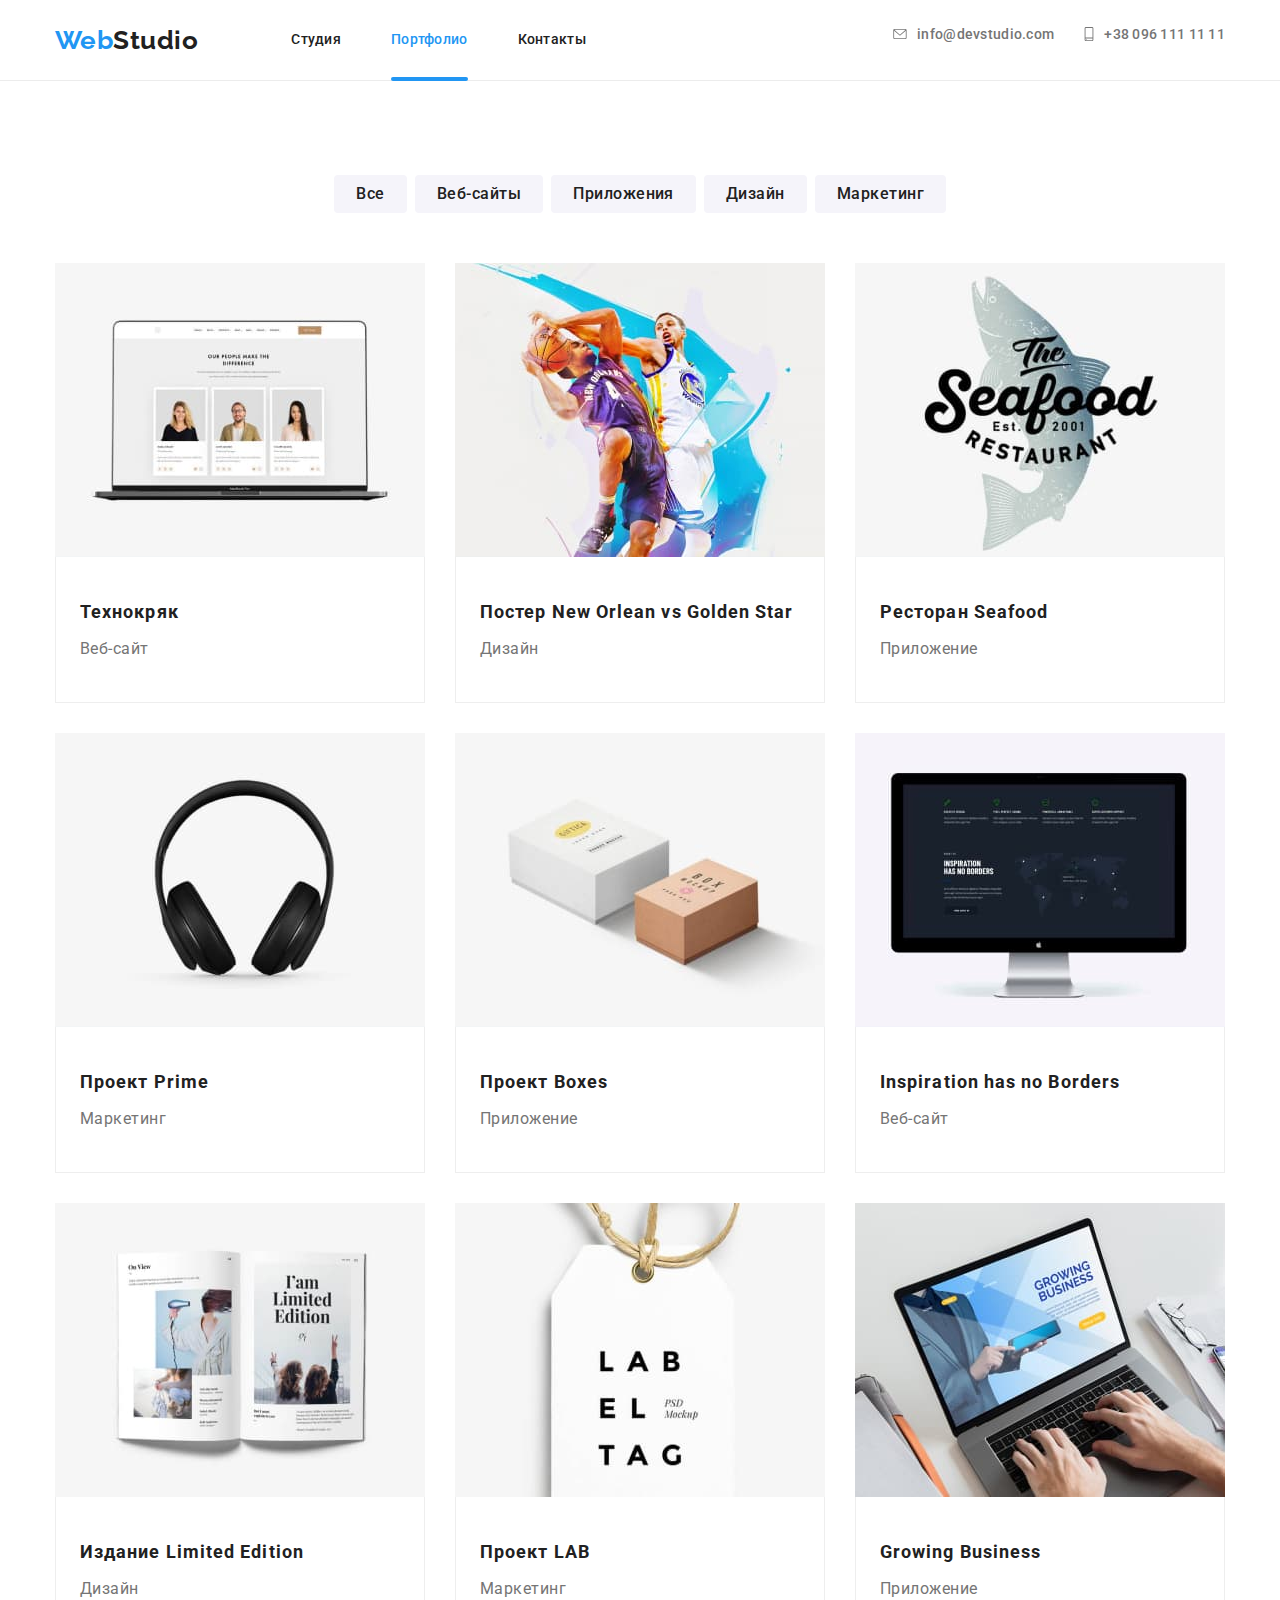
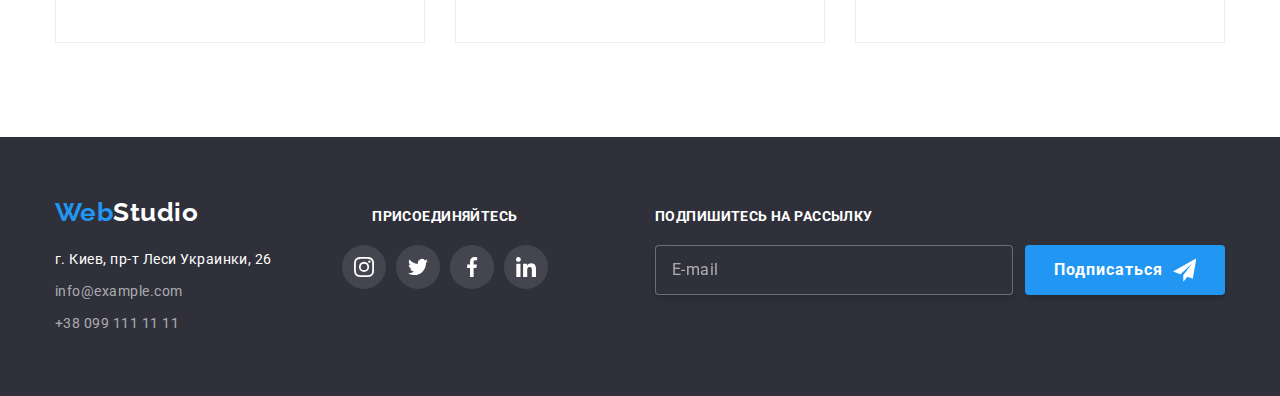
==== commit 2b254bfd: "hw-8 + portfolio" ====
--- a/portfolio.html
+++ b/portfolio.html
@@ -138,7 +138,36 @@
             <li class="cards-item">
               <a href="" class="link">
                 <div class="cards-overlay">
-                  <img class="image" src="./images/tehnokrak.jpg" alt="tehnokrak" width="370" />
+                  <picture>
+                    <source
+                      srcset="
+                        ./images/img-desk/desk-card1-1x.jpg 1x,
+                        ./images/img-desk/desk-card1-2x.jpg 2x
+                      "
+                      media="(min-width: 1200px)"
+                      sizes=""
+                      type=""
+                    />
+                    <source
+                      srcset="
+                        ./images/img-tab/tab-card1-1x.jpg 1x,
+                        ./images/img-tab/tab-card1-2x.jpg 2x
+                      "
+                      media="(min-width: 768px)"
+                      sizes=""
+                      type=""
+                    />
+                    <source
+                      srcset="
+                        ./images/img-mob/mob-card1-1x.jpg 1x,
+                        ./images/img-mob/mob-card1-2x.jpg 2x
+                      "
+                      media="(max-width: 767px)"
+                      sizes=""
+                      type=""
+                    />
+                    <img src="./images/img-mob/mob-card1-1x.jpg" alt="card1" />
+                  </picture>
                   <p class="text-overlay">
                     Ресурс предлагает комплексные предложения с разным уровнем функционала и
                     сервисов. Все это позволит посетителю получить исчерпывающие сведения о компании
@@ -155,7 +184,36 @@
             <li class="cards-item">
               <a href="" class="link">
                 <div class="cards-overlay">
-                  <img class="image" src="./images/poster.jpg" alt="poster" width="370" />
+                  <picture>
+                    <source
+                      srcset="
+                        ./images/img-desk/desk-card2-1x.jpg 1x,
+                        ./images/img-desk/desk-card2-2x.jpg 2x
+                      "
+                      media="(min-width: 1200px)"
+                      sizes=""
+                      type=""
+                    />
+                    <source
+                      srcset="
+                        ./images/img-tab/tab-card2-1x.jpg 1x,
+                        ./images/img-tab/tab-card2-2x.jpg 2x
+                      "
+                      media="(min-width: 768px)"
+                      sizes=""
+                      type=""
+                    />
+                    <source
+                      srcset="
+                        ./images/img-mob/mob-card2-1x.jpg 1x,
+                        ./images/img-mob/mob-card2-2x.jpg 2x
+                      "
+                      media="(max-width: 767px)"
+                      sizes=""
+                      type=""
+                    />
+                    <img src="./images/img-mob/mob-card2-1x.jpg" alt="card2" />
+                  </picture>
                   <p class="text-overlay">
                     Ресурс предлагает комплексные предложения с разным уровнем функционала и
                     сервисов. Все это позволит посетителю получить исчерпывающие сведения о компании
@@ -171,7 +229,36 @@
             <li class="cards-item">
               <a href="" class="link">
                 <div class="cards-overlay">
-                  <img class="image" src="./images/restoran.jpg" alt="restoran" width="370" />
+                  <picture>
+                    <source
+                      srcset="
+                        ./images/img-desk/desk-card3-1x.jpg 1x,
+                        ./images/img-desk/desk-card3-2x.jpg 2x
+                      "
+                      media="(min-width: 1200px)"
+                      sizes=""
+                      type=""
+                    />
+                    <source
+                      srcset="
+                        ./images/img-tab/tab-card3-1x.jpg 1x,
+                        ./images/img-tab/tab-card3-2x.jpg 2x
+                      "
+                      media="(min-width: 768px)"
+                      sizes=""
+                      type=""
+                    />
+                    <source
+                      srcset="
+                        ./images/img-mob/mob-card3-1x.jpg 1x,
+                        ./images/img-mob/mob-card3-2x.jpg 2x
+                      "
+                      media="(max-width: 767px)"
+                      sizes=""
+                      type=""
+                    />
+                    <img src="./images/img-mob/mob-card3-1x.jpg" alt="card3" />
+                  </picture>
                   <p class="text-overlay">
                     Ресурс предлагает комплексные предложения с разным уровнем функционала и
                     сервисов. Все это позволит посетителю получить исчерпывающие сведения о компании
@@ -187,7 +274,36 @@
             <li class="cards-item">
               <a href="" class="link">
                 <div class="cards-overlay">
-                  <img class="image" src="./images/proectprime.jpg" alt="proectprime" width="370" />
+                  <picture>
+                    <source
+                      srcset="
+                        ./images/img-desk/desk-card4-1x.jpg 1x,
+                        ./images/img-desk/desk-card4-2x.jpg 2x
+                      "
+                      media="(min-width: 1200px)"
+                      sizes=""
+                      type=""
+                    />
+                    <source
+                      srcset="
+                        ./images/img-tab/tab-card4-1x.jpg 1x,
+                        ./images/img-tab/tab-card4-2x.jpg 2x
+                      "
+                      media="(min-width: 768px)"
+                      sizes=""
+                      type=""
+                    />
+                    <source
+                      srcset="
+                        ./images/img-mob/mob-card4-1x.jpg 1x,
+                        ./images/img-mob/mob-card4-2x.jpg 2x
+                      "
+                      media="(max-width: 767px)"
+                      sizes=""
+                      type=""
+                    />
+                    <img src="./images/img-mob/mob-card4-1x.jpg" alt="card4" />
+                  </picture>
                   <p class="text-overlay">
                     Ресурс предлагает комплексные предложения с разным уровнем функционала и
                     сервисов. Все это позволит посетителю получить исчерпывающие сведения о компании
@@ -203,7 +319,36 @@
             <li class="cards-item">
               <a href="" class="link">
                 <div class="cards-overlay">
-                  <img class="image" src="./images/proectboxe.jpg" alt="proectboxe" width="370" />
+                  <picture>
+                    <source
+                      srcset="
+                        ./images/img-desk/desk-card5-1x.jpg 1x,
+                        ./images/img-desk/desk-card5-2x.jpg 2x
+                      "
+                      media="(min-width: 1200px)"
+                      sizes=""
+                      type=""
+                    />
+                    <source
+                      srcset="
+                        ./images/img-tab/tab-card5-1x.jpg 1x,
+                        ./images/img-tab/tab-card5-2x.jpg 2x
+                      "
+                      media="(min-width: 768px)"
+                      sizes=""
+                      type=""
+                    />
+                    <source
+                      srcset="
+                        ./images/img-mob/mob-card5-1x.jpg 1x,
+                        ./images/img-mob/mob-card5-2x.jpg 2x
+                      "
+                      media="(max-width: 767px)"
+                      sizes=""
+                      type=""
+                    />
+                    <img src="./images/img-mob/mob-card5-1x.jpg" alt="card5" />
+                  </picture>
                   <p class="text-overlay">
                     Ресурс предлагает комплексные предложения с разным уровнем функционала и
                     сервисов. Все это позволит посетителю получить исчерпывающие сведения о компании
@@ -219,7 +364,36 @@
             <li class="cards-item">
               <a href="" class="link">
                 <div class="cards-overlay">
-                  <img class="image" src="./images/inspiration.jpg" alt="inspiration" width="370" />
+                  <picture>
+                    <source
+                      srcset="
+                        ./images/img-desk/desk-card6-1x.jpg 1x,
+                        ./images/img-desk/desk-card6-2x.jpg 2x
+                      "
+                      media="(min-width: 1200px)"
+                      sizes=""
+                      type=""
+                    />
+                    <source
+                      srcset="
+                        ./images/img-tab/tab-card6-1x.jpg 1x,
+                        ./images/img-tab/tab-card6-2x.jpg 2x
+                      "
+                      media="(min-width: 768px)"
+                      sizes=""
+                      type=""
+                    />
+                    <source
+                      srcset="
+                        ./images/img-mob/mob-card6-1x.jpg 1x,
+                        ./images/img-mob/mob-card6-2x.jpg 2x
+                      "
+                      media="(max-width: 767px)"
+                      sizes=""
+                      type=""
+                    />
+                    <img src="./images/img-mob/mob-card6-1x.jpg" alt="card6" />
+                  </picture>
                   <p class="text-overlay">
                     Ресурс предлагает комплексные предложения с разным уровнем функционала и
                     сервисов. Все это позволит посетителю получить исчерпывающие сведения о компании
@@ -235,7 +409,36 @@
             <li class="cards-item">
               <a href="" class="link">
                 <div class="cards-overlay">
-                  <img class="image" src="./images/izdanie.jpg" alt="izdanie" width="370" />
+                  <picture>
+                    <source
+                      srcset="
+                        ./images/img-desk/desk-card7-1x.jpg 1x,
+                        ./images/img-desk/desk-card7-2x.jpg 2x
+                      "
+                      media="(min-width: 1200px)"
+                      sizes=""
+                      type=""
+                    />
+                    <source
+                      srcset="
+                        ./images/img-tab/tab-card7-1x.jpg 1x,
+                        ./images/img-tab/tab-card7-2x.jpg 2x
+                      "
+                      media="(min-width: 768px)"
+                      sizes=""
+                      type=""
+                    />
+                    <source
+                      srcset="
+                        ./images/img-mob/mob-card7-1x.jpg 1x,
+                        ./images/img-mob/mob-card7-2x.jpg 2x
+                      "
+                      media="(max-width: 767px)"
+                      sizes=""
+                      type=""
+                    />
+                    <img src="./images/img-mob/mob-card7-1x.jpg" alt="card7" />
+                  </picture>
                   <p class="text-overlay">
                     Ресурс предлагает комплексные предложения с разным уровнем функционала и
                     сервисов. Все это позволит посетителю получить исчерпывающие сведения о компании
@@ -251,7 +454,36 @@
             <li class="cards-item">
               <a href="" class="link">
                 <div class="cards-overlay">
-                  <img class="image" src="./images/proectlab.jpg" alt="proectlab" width="370" />
+                  <picture>
+                    <source
+                      srcset="
+                        ./images/img-desk/desk-card8-1x.jpg 1x,
+                        ./images/img-desk/desk-card8-2x.jpg 2x
+                      "
+                      media="(min-width: 1200px)"
+                      sizes=""
+                      type=""
+                    />
+                    <source
+                      srcset="
+                        ./images/img-tab/tab-card8-1x.jpg 1x,
+                        ./images/img-tab/tab-card8-2x.jpg 2x
+                      "
+                      media="(min-width: 768px)"
+                      sizes=""
+                      type=""
+                    />
+                    <source
+                      srcset="
+                        ./images/img-mob/mob-card8-1x.jpg 1x,
+                        ./images/img-mob/mob-card8-2x.jpg 2x
+                      "
+                      media="(max-width: 767px)"
+                      sizes=""
+                      type=""
+                    />
+                    <img src="./images/img-mob/mob-card8-1x.jpg" alt="card8" />
+                  </picture>
                   <p class="text-overlay">
                     Ресурс предлагает комплексные предложения с разным уровнем функционала и
                     сервисов. Все это позволит посетителю получить исчерпывающие сведения о компании
@@ -267,7 +499,36 @@
             <li class="cards-item">
               <a href="" class="link">
                 <div class="cards-overlay">
-                  <img class="image" src="./images/growing.jpg" alt="growing" width="370" />
+                  <picture>
+                    <source
+                      srcset="
+                        ./images/img-desk/desk-card9-1x.jpg 1x,
+                        ./images/img-desk/desk-card9-2x.jpg 2x
+                      "
+                      media="(min-width: 1200px)"
+                      sizes=""
+                      type=""
+                    />
+                    <source
+                      srcset="
+                        ./images/img-tab/tab-card9-1x.jpg 1x,
+                        ./images/img-tab/tab-card9-2x.jpg 2x
+                      "
+                      media="(min-width: 768px)"
+                      sizes=""
+                      type=""
+                    />
+                    <source
+                      srcset="
+                        ./images/img-mob/mob-card9-1x.jpg 1x,
+                        ./images/img-mob/mob-card9-2x.jpg 2x
+                      "
+                      media="(max-width: 767px)"
+                      sizes=""
+                      type=""
+                    />
+                    <img src="./images/img-mob/mob-card9-1x.jpg" alt="card9" />
+                  </picture>
                   <p class="text-overlay">
                     Ресурс предлагает комплексные предложения с разным уровнем функционала и
                     сервисов. Все это позволит посетителю получить исчерпывающие сведения о компании
--- a/css/main.min.css
+++ b/css/main.min.css
@@ -1 +1 @@
-:root{--primary-text-color: #212121;--text-color: #757575;--accent-color: #2196f3;--white-color: #ffffff;--bgc-color: #f5f4fa;--bgc-hero-footer: #2f303a;--address-info-footer: rgba(255, 255, 255, 0.6);--social-links-color: #afb1b8;--customers-logo-color: #afb1b8;--cubic: cubic-bezier(0.4, 0, 0.2, 1)}.visually-hidden{position:absolute;white-space:nowrap;width:1px;height:1px;overflow:hidden;border:0;padding:0;clip:rect(0 0 0 0);clip-path:inset(50%);margin:-1px}.section__title--visually-hidden{position:absolute;white-space:nowrap;width:1px;height:1px;overflow:hidden;border:0;padding:0;clip:rect(0 0 0 0);clip-path:inset(50%);margin:-1px}body{color:var(--primary-text-color);background-color:var(--white-color);font-family:roboto,sans-serif;letter-spacing:.03em}ul{padding:0;margin:0;list-style:none}a{text-decoration:none}.no-scroll{overflow:hidden}@media screen and (min-width: 1200px){.blocks{display:flex;align-items:baseline}}.is-hidden{opacity:0;pointer-events:none;visibility:hidden}img{display:block;max-width:100%;height:auto}.header{border-bottom:1px solid #ececec;background-color:var(--white-color)}@media screen and (max-width: 767.98px){.header__container{position:relative;padding:16px 15px}}@media screen and (min-width: 768px){.header__container{display:flex;align-items:center}}.logo{color:var(--accent-color);font-family:"raleway",sans-serif;font-weight:700;font-size:24px;line-height:1.17;text-decoration:none}@media screen and (min-width: 1200px){.logo{font-size:26px;line-height:1.19}}.logo__dark{color:var(--primary-text-color)}@media screen and (max-width: 767.98px){.navigation{display:none}}@media screen and (min-width: 768px){.nav{display:flex;justify-content:center;margin-left:88px}}@media screen and (min-width: 1200px){.nav{margin-left:93px}}@media screen and (min-width: 768px){.nav-mob{display:none}}.nav__item:not(:last-child){margin-right:50px}@media screen and (max-width: 767.98px){.nav__item:not(:last-child){margin-bottom:32px}}.nav__link{position:relative;transition:color 250ms var(--cubic);display:block;color:var(--primary-text-color);font-weight:500;font-size:40px;line-height:1.18;letter-spacing:.02em}@media screen and (max-width: 767.98px){.nav__link--current{color:var(--accent-color)}}@media screen and (min-width: 768px){.nav__link{padding:32px 0;font-size:14px;line-height:1.14}}.nav__link:hover,.nav__link:focus{color:var(--accent-color)}@media screen and (min-width: 768px){.nav__link--current{color:var(--accent-color)}.nav__link--current::after{position:absolute;content:"";height:4px;left:0;right:0;bottom:-1px;background:#2196f3;border-radius:2px}}@media screen and (max-width: 767.98px){.feedback{display:none}}@media screen and (min-width: 768px){.feedback{display:block;direction:column;margin-left:auto;font-size:12px;line-height:1.17}}@media screen and (min-width: 1200px){.feedback{display:flex;margin-left:auto;font-size:14px;line-height:1.14}}.feedback-mob{display:flex;flex-direction:column-reverse;margin-bottom:64px}@media screen and (min-width: 768px){.feedback-mob{display:none}}.feedback-mob__item:not(:first-child){margin-bottom:32px}@media screen and (min-width: 768px){.feedback__item:not(:last-child){margin-bottom:10px}}@media screen and (min-width: 1200px){.feedback__item:not(:last-child){margin-right:30px}}.feedback__link{transition:color 250ms var(--cubic),fill 250ms var(--cubic);color:var(--text-color);font-weight:500;letter-spacing:.02em}.feedback__link:hover,.feedback__link:focus{color:var(--accent-color)}@media screen and (max-width: 767.98px){.feedback__link{font-size:24px;line-height:1.17;margin:0;padding:0}}@media screen and (min-width: 1200px){.feedback__link{display:inline-flex;align-items:center;justify-content:center}}@media screen and (max-width: 767.98px){.feedback__link--other-color{color:var(--accent-color);font-size:34px;line-height:1.18}}.feedback__icons-mail{width:14px;height:10px;margin-right:10px;fill:var(--text-color);transition:color 250ms var(--cubic),fill 250ms var(--cubic)}.feedback__link:hover .feedback__icons-mail,.feedback__link:focus .feedback__icons-mail{fill:var(--accent-color)}@media screen and (max-width: 767.98px){.feedback__icons-mail{display:none}}.feedback__icons-tel{width:10px;height:14px;margin-right:10px;fill:var(--text-color);transition:color 250ms var(--cubic),fill 250ms var(--cubic)}.feedback__link:hover .feedback__icons-tel,.feedback__link:focus .feedback__icons-tel{fill:var(--accent-color)}@media screen and (max-width: 767.98px){.feedback__icons-tel{display:none}}.hero{padding-top:118px;padding-bottom:118px;background-color:var(--bgc-hero-footer);text-align:center}@media screen and (min-width: 1200px){.hero{padding-top:200px;padding-bottom:200px}}.hero--overlay{max-width:1600px;height:600px;margin-left:auto;margin-right:auto;background-image:linear-gradient(to right, rgba(47, 48, 58, 0.4), rgba(47, 48, 58, 0.4)),url("../images/bg-hero.jpg");background-size:cover;background-position:center;background-repeat:no-repeat}.hero__title{margin-top:0;margin-bottom:30px;color:var(--white-color);font-weight:900;font-size:26px;line-height:1.62;letter-spacing:.06em;text-transform:uppercase}@media screen and (min-width: 1200px){.hero__title{font-size:44px;line-height:1.36}}.hero__button{display:inline-block;border:rgba(0,0,0,0);border-radius:4px;padding:10px 32px;min-width:200px;color:var(--white-color);background-color:var(--accent-color);font-family:inherit;font-weight:700;font-size:16px;line-height:1.88;letter-spacing:.06em;cursor:pointer}.filter{display:flex;margin-bottom:50px;justify-content:center}.filter-item{border-radius:4px}.filter-item+.filter-item{margin-left:8px}.filter-button{transition:color 250ms var(--cubic),background-color 250ms var(--cubic),box-shadow 250ms var(--cubic);display:inline-block;border:rgba(0,0,0,0);border-radius:4px;padding:6px 22px;min-width:73px;color:var(--primary-text-color);background-color:var(--bgc-color);font-family:inherit;font-weight:500;font-size:16px;line-height:1.63;text-align:center;letter-spacing:.03em;cursor:pointer}.filter-button:hover,.filter-button:focus{color:var(--white-color);background-color:var(--accent-color);box-shadow:0px 3px 1px rgba(0,0,0,.1),0px 1px 2px rgba(0,0,0,.08),0px 2px 2px rgba(0,0,0,.12)}.cards{display:inline-flex;flex-wrap:wrap;margin:-15px}.cards a{display:block;transition:box-shadow 250ms var(--cubic)}.cards a:hover,.cards a:focus{display:block;box-shadow:0px 1px 1px rgba(0,0,0,.12),0px 4px 4px rgba(0,0,0,.06),1px 4px 6px rgba(0,0,0,.16)}.cards-item{width:calc((100% - 90px)/3);margin:15px}.cards-item:nth-last-child(-n+3){margin-bottom:0}.cards-overlay{position:relative;overflow:hidden}.text-overlay{position:absolute;top:0;width:100%;height:100%;margin:0;padding:63px 24px 63px 24px;font-weight:400;font-size:18px;line-height:1.56;letter-spacing:.03em;color:var(--white-color);background-color:rgba(33,150,243,.9);transform:translateY(100%);transition:transform 250ms linear}.cards a:hover .text-overlay,.cards a:focus .text-overlay{transform:translateY(0)}.cards-box{margin:0;padding:20px 24px 20px 24px;background-color:var(--white-color);border:1px solid #eee;border-top:none}.cards-title{margin-top:0;margin-bottom:4px;color:var(--primary-text-color);font-size:18px;line-height:2;letter-spacing:.06em}.cards-text{margin:0;color:var(--text-color);font-size:16px;line-height:1.88}@media screen and (min-width: 768px){.features{display:flex;flex-wrap:wrap;margin:-15px}}@media screen and (max-width: 767.98px){.features__item:not(:last-child){margin-bottom:30px}}@media screen and (min-width: 768px){.features__item{margin:15px;flex-basis:calc((100% - 60px)/2)}}@media screen and (min-width: 1200px){.features__item{flex-basis:calc((100% - 120px)/4)}}.features__title{margin-top:0;margin-bottom:10px;color:var(--primary-text-color);font-size:14px;line-height:1.14;letter-spacing:.03em;text-transform:uppercase}@media screen and (max-width: 767.98px){.features__title{text-align:center}}.features__box{display:flex;margin-bottom:30px;height:120px;justify-content:center;align-items:center;background-color:var(--bgc-color);border-radius:4px}.features__icon{width:70px;height:70px}.features__text{margin-top:0;margin-bottom:0;color:var(--text-color);font-size:14px;line-height:1.71}.works{display:flex}.works__item{position:relative;width:370px}.works__item::before{position:absolute;content:"";width:100%;height:70px;bottom:0;background-color:rgba(47,48,58,.8)}.works__item:not(:first-child){margin-left:30px}.works__image{display:block;max-width:100%;height:auto}.works__text{position:absolute;bottom:27px;left:50%;transform:translateX(-50%);margin:0;display:flex;width:100%;justify-content:center;text-align:center;font-weight:700;font-size:14px;line-height:1.14;text-align:center;letter-spacing:.03em;text-transform:uppercase;color:var(--white-color)}@media screen and (min-width: 768px){.team{display:flex;flex-wrap:wrap;margin:-15px}}.team__item{box-shadow:0px 1px 3px rgba(0,0,0,.12),0px 1px 1px rgba(0,0,0,.14),0px 2px 1px rgba(0,0,0,.2);border-radius:0px 0px 4px 4px}@media screen and (max-width: 767.98px){.team__item:not(:last-child){margin-bottom:30px}}@media screen and (min-width: 768px){.team__item{margin:15px;flex-basis:calc((100% - 60px)/2)}}@media screen and (min-width: 1200px){.team__item{flex-basis:calc((100% - 120px)/4)}}.team__image{margin-bottom:0}.team__box{margin:0;padding:30px;text-align:center;background-color:var(--white-color)}.team__title{margin:0;margin-bottom:10px;color:var(--primary-text-color);font-weight:500;font-size:16px;line-height:1.19}@media screen and (max-width: 767.98px){.team__title{text-align:center}}.team__text{margin:0;margin-bottom:16px;padding:0;color:var(--text-color);font-size:16px;line-height:1.19}.soc-links{display:flex;justify-content:center}.soc-links a{transition:background-color 250ms var(--cubic);width:44px;height:44px;color:var(--social-links-color);background-color:var(--white-color);border-radius:50%;display:flex;align-items:center;justify-content:center}.soc-links a:hover,.soc-links a:focus{background-color:var(--accent-color)}.soc-links__item+.soc-links__item{margin-left:10px}.soc-links__icons{transition:fill 250ms var(--cubic);width:20px;height:20px;fill:var(--social-links-color)}.soc-links a:hover .soc-links__icons,.soc-links a:focus .soc-links__icons{fill:#fff}.customers{display:flex;flex-wrap:wrap;margin:-15px}.customers__item{height:92px;margin:15px;flex-basis:calc((100% - 60px)/2)}@media screen and (min-width: 768px){.customers__item{flex-basis:calc((100% - 90px)/3)}}@media screen and (min-width: 1200px){.customers__item{flex-basis:calc((100% - 180px)/6)}}.customers__link{width:100%;height:100%;display:flex;align-items:center;justify-content:center;fill:var(--customers-logo-color);border:1px solid var(--customers-logo-color);border-radius:4px;transition:border-color 250ms var(--cubic)}.customers__link:hover,.customers__link:focus{border-color:var(--accent-color)}.customers__icon{transition:fill 250ms var(--cubic);width:106px;height:60px;fill:var(--customers-logo-color)}.customers__link:hover .customers__icon,.customers__link:focus .customers__icon{fill:var(--accent-color)}.footer{padding-top:60px;padding-bottom:60px;background-color:var(--bgc-hero-footer)}.address-block{flex-grow:1}.logo-bottom{margin-bottom:20px;color:var(--accent-color);font-family:"raleway",sans-serif;font-weight:700;font-size:24px;line-height:1.17;text-decoration:none;text-align:center}@media screen and (min-width: 1200px){.logo-bottom{text-align:left;font-size:26px;line-height:1.19}}.logo-light{color:var(--white-color)}.contacts{display:block;font-style:normal;font-size:14px;line-height:1.71}@media screen and (min-width: 1200px){.contacts{margin-bottom:0}}.contacts a{color:var(--address-info-footer)}.contacts a.address{display:inline-block;color:var(--white-color)}.contacts-item{text-align:center}.contacts-item:not(:last-child){margin-bottom:8px}@media screen and (min-width: 1200px){.contacts-item{text-align:left}}@media screen and (max-width: 767.98px){.footer-box-one{margin-bottom:60px}}@media screen and (min-width: 768px)and (max-width: 1199.98px){.footer-box-one{display:inline-block;justify-content:space-between;align-items:center}}@media screen and (min-width: 768px)and (max-width: 1199.98px){.footer-box-two{display:flex;justify-content:space-between;align-items:center}}.footer-boxes{margin-bottom:60px}@media screen and (min-width: 768px){.footer-boxes{display:flex;justify-content:space-between;align-items:baseline;margin-left:61px;margin-right:74px}}@media screen and (min-width: 1200px){.footer-boxes{margin:0}}.container{outline:1px solid tomato;padding-left:15px;padding-right:15px}@media screen and (min-width: 480px){.container{width:480px;margin:0 auto}}@media screen and (min-width: 768px){.container{width:768px}}@media screen and (min-width: 1200px){.container{width:1200px}}.section{padding-top:60px;padding-bottom:60px}@media screen and (min-width: 1200px){.section{padding-top:94px;padding-bottom:94px}}.section--no-padding-top{padding-top:0px}@media screen and (max-width: 1199.98px){.section--no-padding-top{display:none}}.section--other-background{background-color:var(--bgc-color)}.section__title{margin-top:0;margin-bottom:30px;color:var(--primary-text-color);font-size:28px;line-height:1.18;text-align:center}@media screen and (min-width: 1200px){.section__title{font-size:36px;line-height:1.17;margin-bottom:50px}}@media screen and (max-width: 767.98px){.soc-block{margin:0;display:block;align-items:center;justify-content:center}}@media screen and (min-width: 768px){.soc-block{width:206px;height:80px}}.soc-block .title{margin:0;margin-bottom:20px;font-weight:700;font-size:14px;line-height:1.14;letter-spacing:.03em;text-transform:uppercase;color:var(--white-color);text-align:center}.soc-block a{transition:background-color 250ms var(--cubic);width:44px;height:44px;border-radius:50%;display:flex;justify-content:center;align-items:center;background-color:rgba(255,255,255,.1)}.soc-block a:hover,.soc-block a:focus{background-color:var(--accent-color)}.soc-block-list{display:flex;align-items:center;justify-content:center}@media screen and (min-width: 1200px){.soc-block-list{margin-bottom:0}}.soc-block-item+.soc-block-item{margin-left:10px}.soc-block-icons{width:20px;height:20px;fill:var(--white-color)}@media screen and (min-width: 1200px){.subscription-block{margin-left:auto;width:570px}}.subscription-block .title{margin:0;display:block;margin-bottom:20px;font-weight:700;font-size:14px;line-height:1.14;letter-spacing:.03em;text-transform:uppercase;color:#fff;text-align:center}@media screen and (min-width: 1200px){.subscription-block .title{text-align:left}}@media screen and (min-width: 1200px){.footer-form{display:flex}}@media screen and (min-width: 1200px){.footer-field{margin-right:12px}}.footer-field input{margin-bottom:20px;width:100%;height:50px;padding:15px 16px;border:1px solid rgba(255,255,255,.3);outline:none;filter:drop-shadow(0px 4px 4px rgba(0, 0, 0, 0.15));border-radius:4px;color:rgba(255,255,255,.6);background-color:var(--bgc-hero-footer)}@media screen and (min-width: 768px){.footer-field input{width:450px;display:block;margin-left:auto;margin-right:auto}}@media screen and (min-width: 1200px){.footer-field input{width:358px;height:50px}}.footer-field input::placeholder{font-weight:400;font-size:16px;line-height:1.25;display:inline-flex;align-items:center;letter-spacing:.03em;color:rgba(255,255,255,.6)}.footer-form-btn{width:200px;height:50px;margin:0 auto;padding:10px 29px;display:flex;text-align:center;align-items:center;justify-content:center;font-weight:700;font-size:16px;line-height:1.89;letter-spacing:.06em;color:var(--white-color);background-color:var(--accent-color);box-shadow:0px 4px 4px rgba(0,0,0,.15);border-radius:4px;border:none;cursor:pointer}.send-btn{width:24px;height:24px;margin-left:10px}.backdrop{position:fixed;width:100%;height:100%;top:0;background-color:rgba(0,0,0,.2);transition:opacity 500ms var(--cubic),visibility 500ms var(--cubic)}.modal{width:528px;min-height:581px;background-color:#fff;box-shadow:0px 1px 3px rgba(0,0,0,.12),0px 1px 1px rgba(0,0,0,.14),0px 2px 1px rgba(0,0,0,.2);border-radius:4px;position:absolute;top:50%;left:50%;transition:transform 500ms;transform:translate(-50%, -50%) scale(1) rotate(0)}.backdrop.is-hidden .modal{transform:translate(0) scale(0.3) rotate(-360deg)}.modal-close-btn{position:absolute;top:8px;right:8px;width:30px;height:30px;cursor:pointer;background:var(--white-color);border:1px solid rgba(0,0,0,.1);border-radius:50%;display:flex;justify-content:center;align-items:center}.modal-icons{width:18px;height:18px;fill:#000;transition:fill 250ms var(--cubic)}.modal-close-btn:hover .modal-icons,.modal-close-btn:focus .modal-icons{fill:var(--accent-color)}.modal-form{width:528px;height:581px;padding:40px;margin-left:auto;margin-right:auto}.modal-form-title{display:block;margin-bottom:12px;font-weight:700;font-size:20px;line-height:1.15;text-align:center;letter-spacing:.03em;color:var(--primary-text-color)}.modal-form-list{margin-bottom:10px}.modal-form-item{position:relative;margin:0;display:flex;flex-direction:column}.modal-form-item:not(:last-child){margin-bottom:10px}.modal-form-item input{width:100%;height:40px;padding:11px 12px 11px 42px;font-weight:400;font-size:12px;line-height:1.17;letter-spacing:.01em;border:1px solid rgba(33,33,33,.2);border-radius:4px;outline:none;cursor:pointer;transition:border 250ms var(--cubic)}.modal-form-item input:focus{border:1px solid var(--accent-color);border-radius:4px;cursor:pointer}.form-label{margin-bottom:4px;font-weight:400;font-size:12px;line-height:1.17;letter-spacing:.01em;color:var(--text-color)}.modal-form-icon{position:absolute;width:18px;height:18px;top:50%;left:12px}.modal-form-item input:focus+.modal-form-icon{fill:#2196f3;transition:fill 250ms var(--cubic)}.form-field{margin:0;margin-bottom:20px;display:flex;flex-direction:column}.form-field::placeholder{font-weight:400;font-size:14px;line-height:16px;letter-spacing:.01em;color:rgba(117,117,117,.5)}.form-field.group{display:flex;align-items:center;justify-content:center;margin-bottom:30px}.modal-form-comment{width:448px;height:120px;padding:12px 16px;font-weight:400;font-size:12px;line-height:1.17;letter-spacing:.01em;border:1px solid rgba(33,33,33,.2);border-radius:4px;resize:none;outline:none;cursor:pointer;transition:border-color 250ms var(--cubic)}.modal-form-comment:focus{border-color:var(--accent-color)}.checkbox--visually-hidden{position:absolute;white-space:nowrap;width:1px;height:1px;overflow:hidden;border:0;padding:0;clip:rect(0 0 0 0);clip-path:inset(50%);margin:-1px}.agreement-label{display:flex;align-items:center;justify-content:center;font-weight:400;font-size:14px;line-height:1.71;letter-spacing:.03em;color:var(--text-color)}.agreement-label a{color:var(--accent-color)}.modal-check{width:16px;height:15px;margin-right:8.4px;display:flex;align-items:center;justify-content:center;fill:rgba(0,0,0,0);border:2px solid var(--primary-text-color);border-radius:2px;transition:all 250ms var(--cubic)}.checkbox:checked+.agreement-label span{background-color:var(--accent-color);border:rgba(0,0,0,0)}.checkbox:focus+.agreement-label span{border-color:var(--accent-color)}.checkbox:checked+.agreement-label .icon-check{fill:var(--white-color)}.modal-form-btn{width:200px;height:50px;margin-left:auto;margin-right:auto;padding:10px 55px;display:flex;text-align:center;font-weight:700;font-size:16px;line-height:1.89;letter-spacing:.06em;color:var(--white-color);background-color:var(--accent-color);box-shadow:0px 4px 4px rgba(0,0,0,.15);border-radius:4px;border:none;cursor:pointer}.mobile-menu{display:flex;flex-direction:column;justify-content:space-between}@media screen and (max-width: 767.98px){.mobile-menu{position:fixed;top:0;left:0;padding:48px 40px;width:100%;height:100%;background-color:var(--white-color);transform:translateX(100%)}.mobile-menu.is-open{transform:translateX(0);transition:transform 250ms cubic-bezier(0.4, 0, 0.2, 1)}}@media screen and (min-width: 768px){.mobile-menu{display:flex}}.mob-menu-open-btn{position:absolute;top:10px;right:15px;padding:0;background-color:var(--white-color);border:none}@media screen and (min-width: 768px){.mob-menu-open-btn{display:none}}.mob-menu-open-icon{width:40px;height:40px}.mob-menu-open-icon:hover,.mob-menu-open-icon:focus{fill:var(--accent-color)}.mob-menu-close-btn{position:absolute;top:10px;right:15px;padding:0;background-color:var(--white-color);border:none;cursor:pointer}@media screen and (min-width: 768px){.mob-menu-close-btn{display:none}}.mob-menu-close-icon{width:40px;height:40px}.mob-menu-close-icon:hover,.mob-menu-close-icon:focus{fill:var(--accent-color)}.mob-soc{display:flex}@media screen and (min-width: 768px){.mob-soc{display:none}}.mob-soc__item{display:flex;align-items:center;font-family:"Roboto";font-style:normal;font-weight:500;font-size:18px;line-height:1.22;letter-spacing:.02em}.mob-soc__item:not(:last-child){border-right:1px solid rgba(33,33,33,.2);padding-right:10px}.mob-soc__item:not(:first-child){padding-left:10px}.mob-soc__link{color:#2196f3}@media screen and (max-width: 480px){.mob-soc__link{font-size:4vw}}.feedback-mob__link{color:var(--text-color)}.feedback-mob__link--other-color{font-size:34px;line-height:1.18;color:#2196f3}/*# sourceMappingURL=main.min.css.map */+:root{--primary-text-color: #212121;--text-color: #757575;--accent-color: #2196f3;--white-color: #ffffff;--bgc-color: #f5f4fa;--bgc-hero-footer: #2f303a;--address-info-footer: rgba(255, 255, 255, 0.6);--social-links-color: #afb1b8;--customers-logo-color: #afb1b8;--cubic: cubic-bezier(0.4, 0, 0.2, 1)}.visually-hidden{position:absolute;white-space:nowrap;width:1px;height:1px;overflow:hidden;border:0;padding:0;clip:rect(0 0 0 0);clip-path:inset(50%);margin:-1px}.section__title--visually-hidden{position:absolute;white-space:nowrap;width:1px;height:1px;overflow:hidden;border:0;padding:0;clip:rect(0 0 0 0);clip-path:inset(50%);margin:-1px}body{color:var(--primary-text-color);background-color:var(--white-color);font-family:roboto,sans-serif;letter-spacing:.03em}ul{padding:0;margin:0;list-style:none}a{text-decoration:none}.no-scroll{overflow:hidden}@media screen and (min-width: 1200px){.blocks{display:flex;align-items:baseline}}.is-hidden{opacity:0;pointer-events:none;visibility:hidden}img{display:block;max-width:100%;height:auto}.header{border-bottom:1px solid #ececec;background-color:var(--white-color)}@media screen and (max-width: 767.98px){.header__container{position:relative;padding:16px 15px}}@media screen and (min-width: 768px){.header__container{display:flex;align-items:center}}.logo{color:var(--accent-color);font-family:"raleway",sans-serif;font-weight:700;font-size:24px;line-height:1.17;text-decoration:none}@media screen and (min-width: 1200px){.logo{font-size:26px;line-height:1.19}}.logo__dark{color:var(--primary-text-color)}@media screen and (max-width: 767.98px){.navigation{display:none}}@media screen and (min-width: 768px){.nav{display:flex;justify-content:center;margin-left:88px}}@media screen and (min-width: 1200px){.nav{margin-left:93px}}@media screen and (min-width: 768px){.nav-mob{display:none}}.nav__item:not(:last-child){margin-right:50px}@media screen and (max-width: 767.98px){.nav__item:not(:last-child){margin-bottom:32px}}.nav__link{position:relative;transition:color 250ms var(--cubic);display:block;color:var(--primary-text-color);font-weight:500;font-size:40px;line-height:1.18;letter-spacing:.02em}@media screen and (max-width: 767.98px){.nav__link--current{color:var(--accent-color)}}@media screen and (min-width: 768px){.nav__link{padding:32px 0;font-size:14px;line-height:1.14}}.nav__link:hover,.nav__link:focus{color:var(--accent-color)}@media screen and (min-width: 768px){.nav__link--current{color:var(--accent-color)}.nav__link--current::after{position:absolute;content:"";height:4px;left:0;right:0;bottom:-1px;background:#2196f3;border-radius:2px}}@media screen and (max-width: 767.98px){.feedback{display:none}}@media screen and (min-width: 768px){.feedback{display:block;direction:column;margin-left:auto;font-size:12px;line-height:1.17}}@media screen and (min-width: 1200px){.feedback{display:flex;margin-left:auto;font-size:14px;line-height:1.14}}.feedback-mob{display:flex;flex-direction:column-reverse;margin-bottom:64px}@media screen and (min-width: 768px){.feedback-mob{display:none}}.feedback-mob__item:not(:first-child){margin-bottom:32px}@media screen and (min-width: 768px){.feedback__item:not(:last-child){margin-bottom:10px}}@media screen and (min-width: 1200px){.feedback__item:not(:last-child){margin-right:30px}}.feedback__link{transition:color 250ms var(--cubic),fill 250ms var(--cubic);color:var(--text-color);font-weight:500;letter-spacing:.02em}.feedback__link:hover,.feedback__link:focus{color:var(--accent-color)}@media screen and (max-width: 767.98px){.feedback__link{font-size:24px;line-height:1.17;margin:0;padding:0}}@media screen and (min-width: 1200px){.feedback__link{display:inline-flex;align-items:center;justify-content:center}}@media screen and (max-width: 767.98px){.feedback__link--other-color{color:var(--accent-color);font-size:34px;line-height:1.18}}.feedback__icons-mail{width:14px;height:10px;margin-right:10px;fill:var(--text-color);transition:color 250ms var(--cubic),fill 250ms var(--cubic)}.feedback__link:hover .feedback__icons-mail,.feedback__link:focus .feedback__icons-mail{fill:var(--accent-color)}@media screen and (max-width: 767.98px){.feedback__icons-mail{display:none}}.feedback__icons-tel{width:10px;height:14px;margin-right:10px;fill:var(--text-color);transition:color 250ms var(--cubic),fill 250ms var(--cubic)}.feedback__link:hover .feedback__icons-tel,.feedback__link:focus .feedback__icons-tel{fill:var(--accent-color)}@media screen and (max-width: 767.98px){.feedback__icons-tel{display:none}}.hero{padding-top:118px;padding-bottom:118px;background-color:var(--bgc-hero-footer);text-align:center}@media screen and (min-width: 1200px){.hero{padding-top:200px;padding-bottom:200px}}.hero--overlay{max-width:1600px;height:600px;margin-left:auto;margin-right:auto;background-image:linear-gradient(to right, rgba(47, 48, 58, 0.4), rgba(47, 48, 58, 0.4)),url("../images/bg-hero.jpg");background-size:cover;background-position:center;background-repeat:no-repeat}.hero__title{margin-top:0;margin-bottom:30px;color:var(--white-color);font-weight:900;font-size:26px;line-height:1.62;letter-spacing:.06em;text-transform:uppercase}@media screen and (min-width: 1200px){.hero__title{font-size:44px;line-height:1.36}}.hero__button{display:inline-block;border:rgba(0,0,0,0);border-radius:4px;padding:10px 32px;min-width:200px;color:var(--white-color);background-color:var(--accent-color);font-family:inherit;font-weight:700;font-size:16px;line-height:1.88;letter-spacing:.06em;cursor:pointer}.filter{display:flex;flex-wrap:wrap;margin-bottom:40px}@media screen and (min-width: 768px){.filter{margin-bottom:30px;justify-content:center}}@media screen and (min-width: 1200px){.filter{margin-bottom:50px}}.filter-item{display:inline-block;border-radius:4px}.filter-item:not(:last-child){margin-right:8px}.filter-item:nth-child(-n+3){margin-bottom:15px}@media screen and (min-width: 768px){.filter-item:nth-child(-n+3){margin-bottom:0}}.filter-button{transition:color 250ms var(--cubic),background-color 250ms var(--cubic),box-shadow 250ms var(--cubic);display:inline-block;border:rgba(0,0,0,0);border-radius:4px;padding:6px 22px;min-width:73px;color:var(--primary-text-color);background-color:var(--bgc-color);font-family:inherit;font-weight:500;font-size:16px;line-height:1.63;text-align:center;letter-spacing:.03em;cursor:pointer}.filter-button:hover,.filter-button:focus{color:var(--white-color);background-color:var(--accent-color);box-shadow:0px 3px 1px rgba(0,0,0,.1),0px 1px 2px rgba(0,0,0,.08),0px 2px 2px rgba(0,0,0,.12)}@media screen and (min-width: 768px){.cards{display:flex;flex-wrap:wrap;margin:-15px}}.cards a{display:block;transition:box-shadow 250ms var(--cubic)}.cards a:hover,.cards a:focus{display:block;box-shadow:0px 1px 1px rgba(0,0,0,.12),0px 4px 4px rgba(0,0,0,.06),1px 4px 6px rgba(0,0,0,.16)}@media screen and (min-width: 768px){.cards a{height:100%}}@media screen and (max-width: 767.98px){.cards-item:not(:last-child){margin-bottom:30px}}@media screen and (min-width: 768px){.cards-item{flex-basis:calc((100% - 60px)/2);margin:15px}}@media screen and (min-width: 1200px){.cards-item{flex-basis:calc((100% - 90px)/3);margin:15px}}.cards-overlay{position:relative;overflow:hidden}.text-overlay{position:absolute;top:0;width:100%;height:100%;margin:0;padding:63px 24px 63px 24px;font-weight:400;font-size:18px;line-height:1.56;letter-spacing:.03em;color:var(--white-color);background-color:rgba(33,150,243,.9);transform:translateY(100%);transition:transform 250ms linear}.cards a:hover .text-overlay,.cards a:focus .text-overlay{transform:translateY(0)}.cards-box{margin:0;padding:20px 24px 20px 24px;background-color:var(--white-color);border:1px solid #eee;border-top:none}@media screen and (min-width: 768px){.cards-box{height:146px;display:flex;flex-direction:column;justify-content:center}}.cards-title{margin-top:0;margin-bottom:4px;color:var(--primary-text-color);font-size:18px;line-height:2;letter-spacing:.06em}.cards-text{margin:0;color:var(--text-color);font-size:16px;line-height:1.88}@media screen and (min-width: 768px){.features{display:flex;flex-wrap:wrap;margin:-15px}}@media screen and (max-width: 767.98px){.features__item:not(:last-child){margin-bottom:30px}}@media screen and (min-width: 768px){.features__item{margin:15px;flex-basis:calc((100% - 60px)/2)}}@media screen and (min-width: 1200px){.features__item{flex-basis:calc((100% - 120px)/4)}}.features__title{margin-top:0;margin-bottom:10px;color:var(--primary-text-color);font-size:14px;line-height:1.14;letter-spacing:.03em;text-transform:uppercase}@media screen and (max-width: 767.98px){.features__title{text-align:center}}.features__box{display:flex;margin-bottom:30px;height:120px;justify-content:center;align-items:center;background-color:var(--bgc-color);border-radius:4px}.features__icon{width:70px;height:70px}.features__text{margin-top:0;margin-bottom:0;color:var(--text-color);font-size:14px;line-height:1.71}.works{display:flex}.works__item{position:relative;width:370px}.works__item::before{position:absolute;content:"";width:100%;height:70px;bottom:0;background-color:rgba(47,48,58,.8)}.works__item:not(:first-child){margin-left:30px}.works__image{display:block;max-width:100%;height:auto}.works__text{position:absolute;bottom:27px;left:50%;transform:translateX(-50%);margin:0;display:flex;width:100%;justify-content:center;text-align:center;font-weight:700;font-size:14px;line-height:1.14;text-align:center;letter-spacing:.03em;text-transform:uppercase;color:var(--white-color)}@media screen and (min-width: 768px){.team{display:flex;flex-wrap:wrap;margin:-15px}}.team__item{box-shadow:0px 1px 3px rgba(0,0,0,.12),0px 1px 1px rgba(0,0,0,.14),0px 2px 1px rgba(0,0,0,.2);border-radius:0px 0px 4px 4px}@media screen and (max-width: 767.98px){.team__item:not(:last-child){margin-bottom:30px}}@media screen and (min-width: 768px){.team__item{margin:15px;flex-basis:calc((100% - 60px)/2)}}@media screen and (min-width: 1200px){.team__item{flex-basis:calc((100% - 120px)/4)}}.team__image{margin-bottom:0}.team__box{margin:0;padding:30px;text-align:center;background-color:var(--white-color)}.team__title{margin:0;margin-bottom:10px;color:var(--primary-text-color);font-weight:500;font-size:16px;line-height:1.19}@media screen and (max-width: 767.98px){.team__title{text-align:center}}.team__text{margin:0;margin-bottom:16px;padding:0;color:var(--text-color);font-size:16px;line-height:1.19}.soc-links{display:flex;justify-content:center}.soc-links a{transition:background-color 250ms var(--cubic);width:44px;height:44px;color:var(--social-links-color);background-color:var(--white-color);border-radius:50%;display:flex;align-items:center;justify-content:center}.soc-links a:hover,.soc-links a:focus{background-color:var(--accent-color)}.soc-links__item+.soc-links__item{margin-left:10px}.soc-links__icons{transition:fill 250ms var(--cubic);width:20px;height:20px;fill:var(--social-links-color)}.soc-links a:hover .soc-links__icons,.soc-links a:focus .soc-links__icons{fill:#fff}.customers{display:flex;flex-wrap:wrap;margin:-15px}.customers__item{height:92px;margin:15px;flex-basis:calc((100% - 60px)/2)}@media screen and (min-width: 768px){.customers__item{flex-basis:calc((100% - 90px)/3)}}@media screen and (min-width: 1200px){.customers__item{flex-basis:calc((100% - 180px)/6)}}.customers__link{width:100%;height:100%;display:flex;align-items:center;justify-content:center;fill:var(--customers-logo-color);border:1px solid var(--customers-logo-color);border-radius:4px;transition:border-color 250ms var(--cubic)}.customers__link:hover,.customers__link:focus{border-color:var(--accent-color)}.customers__icon{transition:fill 250ms var(--cubic);width:106px;height:60px;fill:var(--customers-logo-color)}.customers__link:hover .customers__icon,.customers__link:focus .customers__icon{fill:var(--accent-color)}.footer{padding-top:60px;padding-bottom:60px;background-color:var(--bgc-hero-footer)}.address-block{flex-grow:1}.logo-bottom{margin-bottom:20px;color:var(--accent-color);font-family:"raleway",sans-serif;font-weight:700;font-size:24px;line-height:1.17;text-decoration:none;text-align:center}@media screen and (min-width: 1200px){.logo-bottom{text-align:left;font-size:26px;line-height:1.19}}.logo-light{color:var(--white-color)}.contacts{display:block;font-style:normal;font-size:14px;line-height:1.71}@media screen and (min-width: 1200px){.contacts{margin-bottom:0}}.contacts a{color:var(--address-info-footer)}.contacts a.address{display:inline-block;color:var(--white-color)}.contacts-item{text-align:center}.contacts-item:not(:last-child){margin-bottom:8px}@media screen and (min-width: 1200px){.contacts-item{text-align:left}}@media screen and (max-width: 767.98px){.footer-box-one{margin-bottom:60px}}@media screen and (min-width: 768px)and (max-width: 1199.98px){.footer-box-one{display:inline-block;justify-content:space-between;align-items:center}}@media screen and (min-width: 768px)and (max-width: 1199.98px){.footer-box-two{display:flex;justify-content:space-between;align-items:center}}.footer-boxes{margin-bottom:60px}@media screen and (min-width: 768px){.footer-boxes{display:flex;justify-content:space-between;align-items:baseline;margin-left:61px;margin-right:74px}}@media screen and (min-width: 1200px){.footer-boxes{margin:0}}.container{padding-left:15px;padding-right:15px}@media screen and (min-width: 480px){.container{width:480px;margin:0 auto}}@media screen and (min-width: 768px){.container{width:768px}}@media screen and (min-width: 1200px){.container{width:1200px}}.section{padding-top:60px;padding-bottom:60px}@media screen and (min-width: 1200px){.section{padding-top:94px;padding-bottom:94px}}.section--no-padding-top{padding-top:0px}@media screen and (max-width: 1199.98px){.section--no-padding-top{display:none}}.section--other-background{background-color:var(--bgc-color)}.section__title{margin-top:0;margin-bottom:30px;color:var(--primary-text-color);font-size:28px;line-height:1.18;text-align:center}@media screen and (min-width: 1200px){.section__title{font-size:36px;line-height:1.17;margin-bottom:50px}}@media screen and (max-width: 767.98px){.soc-block{margin:0;display:block;align-items:center;justify-content:center}}@media screen and (min-width: 768px){.soc-block{width:206px;height:80px}}@media screen and (min-width: 1200px){.soc-block{margin-left:70px}}.soc-block .title{margin:0;margin-bottom:20px;font-weight:700;font-size:14px;line-height:1.14;letter-spacing:.03em;text-transform:uppercase;color:var(--white-color);text-align:center}.soc-block a{transition:background-color 250ms var(--cubic);width:44px;height:44px;border-radius:50%;display:flex;justify-content:center;align-items:center;background-color:rgba(255,255,255,.1)}.soc-block a:hover,.soc-block a:focus{background-color:var(--accent-color)}.soc-block-list{display:flex;align-items:center;justify-content:center}@media screen and (min-width: 1200px){.soc-block-list{margin-bottom:0}}.soc-block-item+.soc-block-item{margin-left:10px}.soc-block-icons{width:20px;height:20px;fill:var(--white-color)}@media screen and (min-width: 1200px){.subscription-block{margin-left:auto;width:570px}}.subscription-block .title{margin:0;display:block;margin-bottom:20px;font-weight:700;font-size:14px;line-height:1.14;letter-spacing:.03em;text-transform:uppercase;color:#fff;text-align:center}@media screen and (min-width: 1200px){.subscription-block .title{text-align:left}}@media screen and (min-width: 1200px){.footer-form{display:flex}}@media screen and (min-width: 1200px){.footer-field{margin-right:12px}}.footer-field input{margin-bottom:20px;width:100%;height:50px;padding:15px 16px;border:1px solid rgba(255,255,255,.3);outline:none;filter:drop-shadow(0px 4px 4px rgba(0, 0, 0, 0.15));border-radius:4px;color:rgba(255,255,255,.6);background-color:var(--bgc-hero-footer)}@media screen and (min-width: 768px){.footer-field input{width:450px;display:block;margin-left:auto;margin-right:auto}}@media screen and (min-width: 1200px){.footer-field input{width:358px;height:50px}}.footer-field input::placeholder{font-weight:400;font-size:16px;line-height:1.25;display:inline-flex;align-items:center;letter-spacing:.03em;color:rgba(255,255,255,.6)}.footer-form-btn{width:200px;height:50px;margin:0 auto;padding:10px 29px;display:flex;text-align:center;align-items:center;justify-content:center;font-weight:700;font-size:16px;line-height:1.89;letter-spacing:.06em;color:var(--white-color);background-color:var(--accent-color);box-shadow:0px 4px 4px rgba(0,0,0,.15);border-radius:4px;border:none;cursor:pointer}.send-btn{width:24px;height:24px;margin-left:10px}.backdrop{position:fixed;width:100%;height:100%;top:0;background-color:rgba(0,0,0,.2);transition:opacity 500ms var(--cubic),visibility 500ms var(--cubic)}.modal{width:528px;min-height:581px;background-color:#fff;box-shadow:0px 1px 3px rgba(0,0,0,.12),0px 1px 1px rgba(0,0,0,.14),0px 2px 1px rgba(0,0,0,.2);border-radius:4px;position:absolute;top:50%;left:50%;transition:transform 500ms;transform:translate(-50%, -50%) scale(1) rotate(0)}.backdrop.is-hidden .modal{transform:translate(0) scale(0.3) rotate(-360deg)}.modal-close-btn{position:absolute;top:8px;right:8px;width:30px;height:30px;cursor:pointer;background:var(--white-color);border:1px solid rgba(0,0,0,.1);border-radius:50%;display:flex;justify-content:center;align-items:center}.modal-icons{width:18px;height:18px;fill:#000;transition:fill 250ms var(--cubic)}.modal-close-btn:hover .modal-icons,.modal-close-btn:focus .modal-icons{fill:var(--accent-color)}.modal-form{width:528px;height:581px;padding:40px;margin-left:auto;margin-right:auto}.modal-form-title{display:block;margin-bottom:12px;font-weight:700;font-size:20px;line-height:1.15;text-align:center;letter-spacing:.03em;color:var(--primary-text-color)}.modal-form-list{margin-bottom:10px}.modal-form-item{position:relative;margin:0;display:flex;flex-direction:column}.modal-form-item:not(:last-child){margin-bottom:10px}.modal-form-item input{width:100%;height:40px;padding:11px 12px 11px 42px;font-weight:400;font-size:12px;line-height:1.17;letter-spacing:.01em;border:1px solid rgba(33,33,33,.2);border-radius:4px;outline:none;cursor:pointer;transition:border 250ms var(--cubic)}.modal-form-item input:focus{border:1px solid var(--accent-color);border-radius:4px;cursor:pointer}.form-label{margin-bottom:4px;font-weight:400;font-size:12px;line-height:1.17;letter-spacing:.01em;color:var(--text-color)}.modal-form-icon{position:absolute;width:18px;height:18px;top:50%;left:12px}.modal-form-item input:focus+.modal-form-icon{fill:#2196f3;transition:fill 250ms var(--cubic)}.form-field{margin:0;margin-bottom:20px;display:flex;flex-direction:column}.form-field::placeholder{font-weight:400;font-size:14px;line-height:16px;letter-spacing:.01em;color:rgba(117,117,117,.5)}.form-field.group{display:flex;align-items:center;justify-content:center;margin-bottom:30px}.modal-form-comment{width:448px;height:120px;padding:12px 16px;font-weight:400;font-size:12px;line-height:1.17;letter-spacing:.01em;border:1px solid rgba(33,33,33,.2);border-radius:4px;resize:none;outline:none;cursor:pointer;transition:border-color 250ms var(--cubic)}.modal-form-comment:focus{border-color:var(--accent-color)}.checkbox--visually-hidden{position:absolute;white-space:nowrap;width:1px;height:1px;overflow:hidden;border:0;padding:0;clip:rect(0 0 0 0);clip-path:inset(50%);margin:-1px}.agreement-label{display:flex;align-items:center;justify-content:center;font-weight:400;font-size:14px;line-height:1.71;letter-spacing:.03em;color:var(--text-color)}.agreement-label a{color:var(--accent-color)}.modal-check{width:16px;height:15px;margin-right:8.4px;display:flex;align-items:center;justify-content:center;fill:rgba(0,0,0,0);border:2px solid var(--primary-text-color);border-radius:2px;transition:all 250ms var(--cubic)}.checkbox:checked+.agreement-label span{background-color:var(--accent-color);border:rgba(0,0,0,0)}.checkbox:focus+.agreement-label span{border-color:var(--accent-color)}.checkbox:checked+.agreement-label .icon-check{fill:var(--white-color)}.modal-form-btn{width:200px;height:50px;margin-left:auto;margin-right:auto;padding:10px 55px;display:flex;text-align:center;font-weight:700;font-size:16px;line-height:1.89;letter-spacing:.06em;color:var(--white-color);background-color:var(--accent-color);box-shadow:0px 4px 4px rgba(0,0,0,.15);border-radius:4px;border:none;cursor:pointer}.mobile-menu{display:flex;flex-direction:column;justify-content:space-between}@media screen and (max-width: 767.98px){.mobile-menu{position:fixed;top:0;left:0;padding:48px 40px;width:100%;height:100%;background-color:var(--white-color);transform:translateX(100%)}.mobile-menu.is-open{transform:translateX(0);transition:transform 250ms cubic-bezier(0.4, 0, 0.2, 1)}}@media screen and (min-width: 768px){.mobile-menu{display:flex}}.mob-menu-open-btn{position:absolute;top:10px;right:15px;padding:0;background-color:var(--white-color);border:none}@media screen and (min-width: 768px){.mob-menu-open-btn{display:none}}.mob-menu-open-icon{width:40px;height:40px}.mob-menu-open-icon:hover,.mob-menu-open-icon:focus{fill:var(--accent-color)}.mob-menu-close-btn{position:absolute;top:10px;right:15px;padding:0;background-color:var(--white-color);border:none;cursor:pointer}@media screen and (min-width: 768px){.mob-menu-close-btn{display:none}}.mob-menu-close-icon{width:40px;height:40px}.mob-menu-close-icon:hover,.mob-menu-close-icon:focus{fill:var(--accent-color)}.mob-soc{display:flex}@media screen and (min-width: 768px){.mob-soc{display:none}}.mob-soc__item{display:flex;align-items:center;font-family:"Roboto";font-style:normal;font-weight:500;font-size:18px;line-height:1.22;letter-spacing:.02em}.mob-soc__item:not(:last-child){border-right:1px solid rgba(33,33,33,.2);padding-right:10px}.mob-soc__item:not(:first-child){padding-left:10px}.mob-soc__link{color:#2196f3}@media screen and (max-width: 480px){.mob-soc__link{font-size:4vw}}.feedback-mob__link{color:var(--text-color)}.feedback-mob__link--other-color{font-size:34px;line-height:1.18;color:#2196f3}/*# sourceMappingURL=main.min.css.map */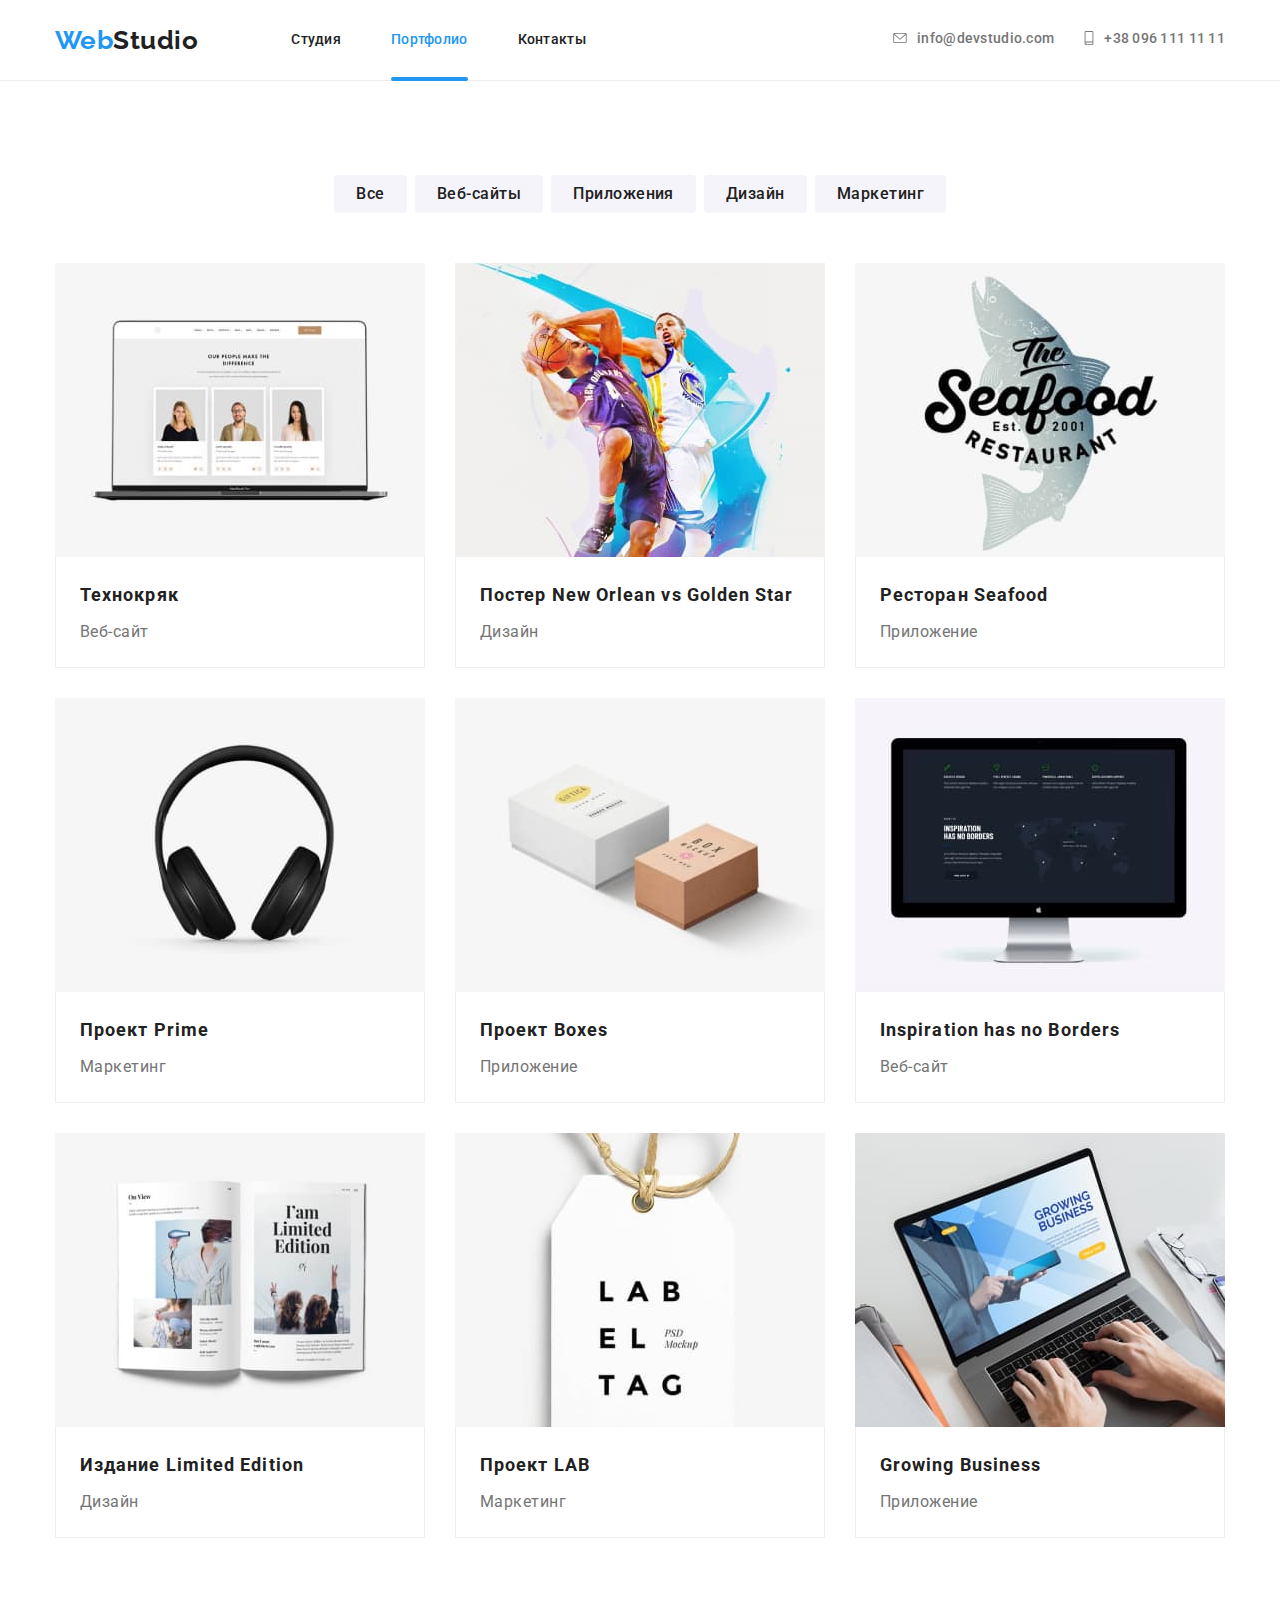
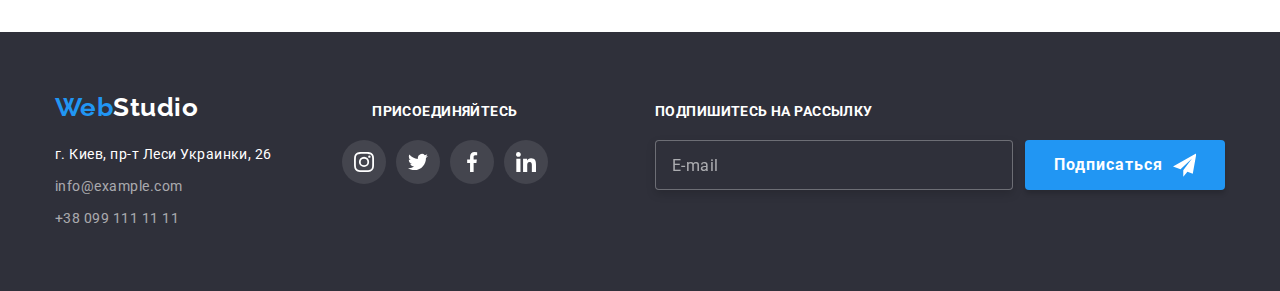
==== commit 3ab63871: "hw-8 исправленная" ====
--- a/portfolio.html
+++ b/portfolio.html
@@ -145,8 +145,6 @@
                         ./images/img-desk/desk-card1-2x.jpg 2x
                       "
                       media="(min-width: 1200px)"
-                      sizes=""
-                      type=""
                     />
                     <source
                       srcset="
@@ -154,8 +152,6 @@
                         ./images/img-tab/tab-card1-2x.jpg 2x
                       "
                       media="(min-width: 768px)"
-                      sizes=""
-                      type=""
                     />
                     <source
                       srcset="
@@ -163,8 +159,6 @@
                         ./images/img-mob/mob-card1-2x.jpg 2x
                       "
                       media="(max-width: 767px)"
-                      sizes=""
-                      type=""
                     />
                     <img src="./images/img-mob/mob-card1-1x.jpg" alt="card1" />
                   </picture>
@@ -191,8 +185,6 @@
                         ./images/img-desk/desk-card2-2x.jpg 2x
                       "
                       media="(min-width: 1200px)"
-                      sizes=""
-                      type=""
                     />
                     <source
                       srcset="
@@ -200,8 +192,6 @@
                         ./images/img-tab/tab-card2-2x.jpg 2x
                       "
                       media="(min-width: 768px)"
-                      sizes=""
-                      type=""
                     />
                     <source
                       srcset="
@@ -209,8 +199,6 @@
                         ./images/img-mob/mob-card2-2x.jpg 2x
                       "
                       media="(max-width: 767px)"
-                      sizes=""
-                      type=""
                     />
                     <img src="./images/img-mob/mob-card2-1x.jpg" alt="card2" />
                   </picture>
@@ -236,8 +224,6 @@
                         ./images/img-desk/desk-card3-2x.jpg 2x
                       "
                       media="(min-width: 1200px)"
-                      sizes=""
-                      type=""
                     />
                     <source
                       srcset="
@@ -245,8 +231,6 @@
                         ./images/img-tab/tab-card3-2x.jpg 2x
                       "
                       media="(min-width: 768px)"
-                      sizes=""
-                      type=""
                     />
                     <source
                       srcset="
@@ -254,8 +238,6 @@
                         ./images/img-mob/mob-card3-2x.jpg 2x
                       "
                       media="(max-width: 767px)"
-                      sizes=""
-                      type=""
                     />
                     <img src="./images/img-mob/mob-card3-1x.jpg" alt="card3" />
                   </picture>
@@ -281,8 +263,6 @@
                         ./images/img-desk/desk-card4-2x.jpg 2x
                       "
                       media="(min-width: 1200px)"
-                      sizes=""
-                      type=""
                     />
                     <source
                       srcset="
@@ -290,8 +270,6 @@
                         ./images/img-tab/tab-card4-2x.jpg 2x
                       "
                       media="(min-width: 768px)"
-                      sizes=""
-                      type=""
                     />
                     <source
                       srcset="
@@ -299,8 +277,6 @@
                         ./images/img-mob/mob-card4-2x.jpg 2x
                       "
                       media="(max-width: 767px)"
-                      sizes=""
-                      type=""
                     />
                     <img src="./images/img-mob/mob-card4-1x.jpg" alt="card4" />
                   </picture>
@@ -326,8 +302,6 @@
                         ./images/img-desk/desk-card5-2x.jpg 2x
                       "
                       media="(min-width: 1200px)"
-                      sizes=""
-                      type=""
                     />
                     <source
                       srcset="
@@ -335,8 +309,6 @@
                         ./images/img-tab/tab-card5-2x.jpg 2x
                       "
                       media="(min-width: 768px)"
-                      sizes=""
-                      type=""
                     />
                     <source
                       srcset="
@@ -344,8 +316,6 @@
                         ./images/img-mob/mob-card5-2x.jpg 2x
                       "
                       media="(max-width: 767px)"
-                      sizes=""
-                      type=""
                     />
                     <img src="./images/img-mob/mob-card5-1x.jpg" alt="card5" />
                   </picture>
@@ -371,8 +341,6 @@
                         ./images/img-desk/desk-card6-2x.jpg 2x
                       "
                       media="(min-width: 1200px)"
-                      sizes=""
-                      type=""
                     />
                     <source
                       srcset="
@@ -380,8 +348,6 @@
                         ./images/img-tab/tab-card6-2x.jpg 2x
                       "
                       media="(min-width: 768px)"
-                      sizes=""
-                      type=""
                     />
                     <source
                       srcset="
@@ -389,8 +355,6 @@
                         ./images/img-mob/mob-card6-2x.jpg 2x
                       "
                       media="(max-width: 767px)"
-                      sizes=""
-                      type=""
                     />
                     <img src="./images/img-mob/mob-card6-1x.jpg" alt="card6" />
                   </picture>
@@ -416,8 +380,6 @@
                         ./images/img-desk/desk-card7-2x.jpg 2x
                       "
                       media="(min-width: 1200px)"
-                      sizes=""
-                      type=""
                     />
                     <source
                       srcset="
@@ -425,8 +387,6 @@
                         ./images/img-tab/tab-card7-2x.jpg 2x
                       "
                       media="(min-width: 768px)"
-                      sizes=""
-                      type=""
                     />
                     <source
                       srcset="
@@ -434,8 +394,6 @@
                         ./images/img-mob/mob-card7-2x.jpg 2x
                       "
                       media="(max-width: 767px)"
-                      sizes=""
-                      type=""
                     />
                     <img src="./images/img-mob/mob-card7-1x.jpg" alt="card7" />
                   </picture>
@@ -461,8 +419,6 @@
                         ./images/img-desk/desk-card8-2x.jpg 2x
                       "
                       media="(min-width: 1200px)"
-                      sizes=""
-                      type=""
                     />
                     <source
                       srcset="
@@ -470,8 +426,6 @@
                         ./images/img-tab/tab-card8-2x.jpg 2x
                       "
                       media="(min-width: 768px)"
-                      sizes=""
-                      type=""
                     />
                     <source
                       srcset="
@@ -479,8 +433,6 @@
                         ./images/img-mob/mob-card8-2x.jpg 2x
                       "
                       media="(max-width: 767px)"
-                      sizes=""
-                      type=""
                     />
                     <img src="./images/img-mob/mob-card8-1x.jpg" alt="card8" />
                   </picture>
@@ -506,8 +458,6 @@
                         ./images/img-desk/desk-card9-2x.jpg 2x
                       "
                       media="(min-width: 1200px)"
-                      sizes=""
-                      type=""
                     />
                     <source
                       srcset="
@@ -515,8 +465,6 @@
                         ./images/img-tab/tab-card9-2x.jpg 2x
                       "
                       media="(min-width: 768px)"
-                      sizes=""
-                      type=""
                     />
                     <source
                       srcset="
@@ -524,8 +472,6 @@
                         ./images/img-mob/mob-card9-2x.jpg 2x
                       "
                       media="(max-width: 767px)"
-                      sizes=""
-                      type=""
                     />
                     <img src="./images/img-mob/mob-card9-1x.jpg" alt="card9" />
                   </picture>
@@ -637,5 +583,7 @@
         </div>
       </div>
     </footer>
+
+    <script src="./js/menu.js"></script>
   </body>
 </html>
--- a/css/main.min.css
+++ b/css/main.min.css
@@ -1 +1 @@
-:root{--primary-text-color: #212121;--text-color: #757575;--accent-color: #2196f3;--white-color: #ffffff;--bgc-color: #f5f4fa;--bgc-hero-footer: #2f303a;--address-info-footer: rgba(255, 255, 255, 0.6);--social-links-color: #afb1b8;--customers-logo-color: #afb1b8;--cubic: cubic-bezier(0.4, 0, 0.2, 1)}.visually-hidden{position:absolute;white-space:nowrap;width:1px;height:1px;overflow:hidden;border:0;padding:0;clip:rect(0 0 0 0);clip-path:inset(50%);margin:-1px}.section__title--visually-hidden{position:absolute;white-space:nowrap;width:1px;height:1px;overflow:hidden;border:0;padding:0;clip:rect(0 0 0 0);clip-path:inset(50%);margin:-1px}body{color:var(--primary-text-color);background-color:var(--white-color);font-family:roboto,sans-serif;letter-spacing:.03em}ul{padding:0;margin:0;list-style:none}a{text-decoration:none}.no-scroll{overflow:hidden}@media screen and (min-width: 1200px){.blocks{display:flex;align-items:baseline}}.is-hidden{opacity:0;pointer-events:none;visibility:hidden}img{display:block;max-width:100%;height:auto}.header{border-bottom:1px solid #ececec;background-color:var(--white-color)}@media screen and (max-width: 767.98px){.header__container{position:relative;padding:16px 15px}}@media screen and (min-width: 768px){.header__container{display:flex;align-items:center}}.logo{color:var(--accent-color);font-family:"raleway",sans-serif;font-weight:700;font-size:24px;line-height:1.17;text-decoration:none}@media screen and (min-width: 1200px){.logo{font-size:26px;line-height:1.19}}.logo__dark{color:var(--primary-text-color)}@media screen and (max-width: 767.98px){.navigation{display:none}}@media screen and (min-width: 768px){.nav{display:flex;justify-content:center;margin-left:88px}}@media screen and (min-width: 1200px){.nav{margin-left:93px}}@media screen and (min-width: 768px){.nav-mob{display:none}}.nav__item:not(:last-child){margin-right:50px}@media screen and (max-width: 767.98px){.nav__item:not(:last-child){margin-bottom:32px}}.nav__link{position:relative;transition:color 250ms var(--cubic);display:block;color:var(--primary-text-color);font-weight:500;font-size:40px;line-height:1.18;letter-spacing:.02em}@media screen and (max-width: 767.98px){.nav__link--current{color:var(--accent-color)}}@media screen and (min-width: 768px){.nav__link{padding:32px 0;font-size:14px;line-height:1.14}}.nav__link:hover,.nav__link:focus{color:var(--accent-color)}@media screen and (min-width: 768px){.nav__link--current{color:var(--accent-color)}.nav__link--current::after{position:absolute;content:"";height:4px;left:0;right:0;bottom:-1px;background:#2196f3;border-radius:2px}}@media screen and (max-width: 767.98px){.feedback{display:none}}@media screen and (min-width: 768px){.feedback{display:block;direction:column;margin-left:auto;font-size:12px;line-height:1.17}}@media screen and (min-width: 1200px){.feedback{display:flex;margin-left:auto;font-size:14px;line-height:1.14}}.feedback-mob{display:flex;flex-direction:column-reverse;margin-bottom:64px}@media screen and (min-width: 768px){.feedback-mob{display:none}}.feedback-mob__item:not(:first-child){margin-bottom:32px}@media screen and (min-width: 768px){.feedback__item:not(:last-child){margin-bottom:10px}}@media screen and (min-width: 1200px){.feedback__item:not(:last-child){margin-right:30px}}.feedback__link{transition:color 250ms var(--cubic),fill 250ms var(--cubic);color:var(--text-color);font-weight:500;letter-spacing:.02em}.feedback__link:hover,.feedback__link:focus{color:var(--accent-color)}@media screen and (max-width: 767.98px){.feedback__link{font-size:24px;line-height:1.17;margin:0;padding:0}}@media screen and (min-width: 1200px){.feedback__link{display:inline-flex;align-items:center;justify-content:center}}@media screen and (max-width: 767.98px){.feedback__link--other-color{color:var(--accent-color);font-size:34px;line-height:1.18}}.feedback__icons-mail{width:14px;height:10px;margin-right:10px;fill:var(--text-color);transition:color 250ms var(--cubic),fill 250ms var(--cubic)}.feedback__link:hover .feedback__icons-mail,.feedback__link:focus .feedback__icons-mail{fill:var(--accent-color)}@media screen and (max-width: 767.98px){.feedback__icons-mail{display:none}}.feedback__icons-tel{width:10px;height:14px;margin-right:10px;fill:var(--text-color);transition:color 250ms var(--cubic),fill 250ms var(--cubic)}.feedback__link:hover .feedback__icons-tel,.feedback__link:focus .feedback__icons-tel{fill:var(--accent-color)}@media screen and (max-width: 767.98px){.feedback__icons-tel{display:none}}.hero{padding-top:118px;padding-bottom:118px;background-color:var(--bgc-hero-footer);text-align:center}@media screen and (min-width: 1200px){.hero{padding-top:200px;padding-bottom:200px}}.hero--overlay{max-width:1600px;height:600px;margin-left:auto;margin-right:auto;background-image:linear-gradient(to right, rgba(47, 48, 58, 0.4), rgba(47, 48, 58, 0.4)),url("../images/bg-hero.jpg");background-size:cover;background-position:center;background-repeat:no-repeat}.hero__title{margin-top:0;margin-bottom:30px;color:var(--white-color);font-weight:900;font-size:26px;line-height:1.62;letter-spacing:.06em;text-transform:uppercase}@media screen and (min-width: 1200px){.hero__title{font-size:44px;line-height:1.36}}.hero__button{display:inline-block;border:rgba(0,0,0,0);border-radius:4px;padding:10px 32px;min-width:200px;color:var(--white-color);background-color:var(--accent-color);font-family:inherit;font-weight:700;font-size:16px;line-height:1.88;letter-spacing:.06em;cursor:pointer}.filter{display:flex;flex-wrap:wrap;margin-bottom:40px}@media screen and (min-width: 768px){.filter{margin-bottom:30px;justify-content:center}}@media screen and (min-width: 1200px){.filter{margin-bottom:50px}}.filter-item{display:inline-block;border-radius:4px}.filter-item:not(:last-child){margin-right:8px}.filter-item:nth-child(-n+3){margin-bottom:15px}@media screen and (min-width: 768px){.filter-item:nth-child(-n+3){margin-bottom:0}}.filter-button{transition:color 250ms var(--cubic),background-color 250ms var(--cubic),box-shadow 250ms var(--cubic);display:inline-block;border:rgba(0,0,0,0);border-radius:4px;padding:6px 22px;min-width:73px;color:var(--primary-text-color);background-color:var(--bgc-color);font-family:inherit;font-weight:500;font-size:16px;line-height:1.63;text-align:center;letter-spacing:.03em;cursor:pointer}.filter-button:hover,.filter-button:focus{color:var(--white-color);background-color:var(--accent-color);box-shadow:0px 3px 1px rgba(0,0,0,.1),0px 1px 2px rgba(0,0,0,.08),0px 2px 2px rgba(0,0,0,.12)}@media screen and (min-width: 768px){.cards{display:flex;flex-wrap:wrap;margin:-15px}}.cards a{display:block;transition:box-shadow 250ms var(--cubic)}.cards a:hover,.cards a:focus{display:block;box-shadow:0px 1px 1px rgba(0,0,0,.12),0px 4px 4px rgba(0,0,0,.06),1px 4px 6px rgba(0,0,0,.16)}@media screen and (min-width: 768px){.cards a{height:100%}}@media screen and (max-width: 767.98px){.cards-item:not(:last-child){margin-bottom:30px}}@media screen and (min-width: 768px){.cards-item{flex-basis:calc((100% - 60px)/2);margin:15px}}@media screen and (min-width: 1200px){.cards-item{flex-basis:calc((100% - 90px)/3);margin:15px}}.cards-overlay{position:relative;overflow:hidden}.text-overlay{position:absolute;top:0;width:100%;height:100%;margin:0;padding:63px 24px 63px 24px;font-weight:400;font-size:18px;line-height:1.56;letter-spacing:.03em;color:var(--white-color);background-color:rgba(33,150,243,.9);transform:translateY(100%);transition:transform 250ms linear}.cards a:hover .text-overlay,.cards a:focus .text-overlay{transform:translateY(0)}.cards-box{margin:0;padding:20px 24px 20px 24px;background-color:var(--white-color);border:1px solid #eee;border-top:none}@media screen and (min-width: 768px){.cards-box{height:146px;display:flex;flex-direction:column;justify-content:center}}.cards-title{margin-top:0;margin-bottom:4px;color:var(--primary-text-color);font-size:18px;line-height:2;letter-spacing:.06em}.cards-text{margin:0;color:var(--text-color);font-size:16px;line-height:1.88}@media screen and (min-width: 768px){.features{display:flex;flex-wrap:wrap;margin:-15px}}@media screen and (max-width: 767.98px){.features__item:not(:last-child){margin-bottom:30px}}@media screen and (min-width: 768px){.features__item{margin:15px;flex-basis:calc((100% - 60px)/2)}}@media screen and (min-width: 1200px){.features__item{flex-basis:calc((100% - 120px)/4)}}.features__title{margin-top:0;margin-bottom:10px;color:var(--primary-text-color);font-size:14px;line-height:1.14;letter-spacing:.03em;text-transform:uppercase}@media screen and (max-width: 767.98px){.features__title{text-align:center}}.features__box{display:flex;margin-bottom:30px;height:120px;justify-content:center;align-items:center;background-color:var(--bgc-color);border-radius:4px}.features__icon{width:70px;height:70px}.features__text{margin-top:0;margin-bottom:0;color:var(--text-color);font-size:14px;line-height:1.71}.works{display:flex}.works__item{position:relative;width:370px}.works__item::before{position:absolute;content:"";width:100%;height:70px;bottom:0;background-color:rgba(47,48,58,.8)}.works__item:not(:first-child){margin-left:30px}.works__image{display:block;max-width:100%;height:auto}.works__text{position:absolute;bottom:27px;left:50%;transform:translateX(-50%);margin:0;display:flex;width:100%;justify-content:center;text-align:center;font-weight:700;font-size:14px;line-height:1.14;text-align:center;letter-spacing:.03em;text-transform:uppercase;color:var(--white-color)}@media screen and (min-width: 768px){.team{display:flex;flex-wrap:wrap;margin:-15px}}.team__item{box-shadow:0px 1px 3px rgba(0,0,0,.12),0px 1px 1px rgba(0,0,0,.14),0px 2px 1px rgba(0,0,0,.2);border-radius:0px 0px 4px 4px}@media screen and (max-width: 767.98px){.team__item:not(:last-child){margin-bottom:30px}}@media screen and (min-width: 768px){.team__item{margin:15px;flex-basis:calc((100% - 60px)/2)}}@media screen and (min-width: 1200px){.team__item{flex-basis:calc((100% - 120px)/4)}}.team__image{margin-bottom:0}.team__box{margin:0;padding:30px;text-align:center;background-color:var(--white-color)}.team__title{margin:0;margin-bottom:10px;color:var(--primary-text-color);font-weight:500;font-size:16px;line-height:1.19}@media screen and (max-width: 767.98px){.team__title{text-align:center}}.team__text{margin:0;margin-bottom:16px;padding:0;color:var(--text-color);font-size:16px;line-height:1.19}.soc-links{display:flex;justify-content:center}.soc-links a{transition:background-color 250ms var(--cubic);width:44px;height:44px;color:var(--social-links-color);background-color:var(--white-color);border-radius:50%;display:flex;align-items:center;justify-content:center}.soc-links a:hover,.soc-links a:focus{background-color:var(--accent-color)}.soc-links__item+.soc-links__item{margin-left:10px}.soc-links__icons{transition:fill 250ms var(--cubic);width:20px;height:20px;fill:var(--social-links-color)}.soc-links a:hover .soc-links__icons,.soc-links a:focus .soc-links__icons{fill:#fff}.customers{display:flex;flex-wrap:wrap;margin:-15px}.customers__item{height:92px;margin:15px;flex-basis:calc((100% - 60px)/2)}@media screen and (min-width: 768px){.customers__item{flex-basis:calc((100% - 90px)/3)}}@media screen and (min-width: 1200px){.customers__item{flex-basis:calc((100% - 180px)/6)}}.customers__link{width:100%;height:100%;display:flex;align-items:center;justify-content:center;fill:var(--customers-logo-color);border:1px solid var(--customers-logo-color);border-radius:4px;transition:border-color 250ms var(--cubic)}.customers__link:hover,.customers__link:focus{border-color:var(--accent-color)}.customers__icon{transition:fill 250ms var(--cubic);width:106px;height:60px;fill:var(--customers-logo-color)}.customers__link:hover .customers__icon,.customers__link:focus .customers__icon{fill:var(--accent-color)}.footer{padding-top:60px;padding-bottom:60px;background-color:var(--bgc-hero-footer)}.address-block{flex-grow:1}.logo-bottom{margin-bottom:20px;color:var(--accent-color);font-family:"raleway",sans-serif;font-weight:700;font-size:24px;line-height:1.17;text-decoration:none;text-align:center}@media screen and (min-width: 1200px){.logo-bottom{text-align:left;font-size:26px;line-height:1.19}}.logo-light{color:var(--white-color)}.contacts{display:block;font-style:normal;font-size:14px;line-height:1.71}@media screen and (min-width: 1200px){.contacts{margin-bottom:0}}.contacts a{color:var(--address-info-footer)}.contacts a.address{display:inline-block;color:var(--white-color)}.contacts-item{text-align:center}.contacts-item:not(:last-child){margin-bottom:8px}@media screen and (min-width: 1200px){.contacts-item{text-align:left}}@media screen and (max-width: 767.98px){.footer-box-one{margin-bottom:60px}}@media screen and (min-width: 768px)and (max-width: 1199.98px){.footer-box-one{display:inline-block;justify-content:space-between;align-items:center}}@media screen and (min-width: 768px)and (max-width: 1199.98px){.footer-box-two{display:flex;justify-content:space-between;align-items:center}}.footer-boxes{margin-bottom:60px}@media screen and (min-width: 768px){.footer-boxes{display:flex;justify-content:space-between;align-items:baseline;margin-left:61px;margin-right:74px}}@media screen and (min-width: 1200px){.footer-boxes{margin:0}}.container{padding-left:15px;padding-right:15px}@media screen and (min-width: 480px){.container{width:480px;margin:0 auto}}@media screen and (min-width: 768px){.container{width:768px}}@media screen and (min-width: 1200px){.container{width:1200px}}.section{padding-top:60px;padding-bottom:60px}@media screen and (min-width: 1200px){.section{padding-top:94px;padding-bottom:94px}}.section--no-padding-top{padding-top:0px}@media screen and (max-width: 1199.98px){.section--no-padding-top{display:none}}.section--other-background{background-color:var(--bgc-color)}.section__title{margin-top:0;margin-bottom:30px;color:var(--primary-text-color);font-size:28px;line-height:1.18;text-align:center}@media screen and (min-width: 1200px){.section__title{font-size:36px;line-height:1.17;margin-bottom:50px}}@media screen and (max-width: 767.98px){.soc-block{margin:0;display:block;align-items:center;justify-content:center}}@media screen and (min-width: 768px){.soc-block{width:206px;height:80px}}@media screen and (min-width: 1200px){.soc-block{margin-left:70px}}.soc-block .title{margin:0;margin-bottom:20px;font-weight:700;font-size:14px;line-height:1.14;letter-spacing:.03em;text-transform:uppercase;color:var(--white-color);text-align:center}.soc-block a{transition:background-color 250ms var(--cubic);width:44px;height:44px;border-radius:50%;display:flex;justify-content:center;align-items:center;background-color:rgba(255,255,255,.1)}.soc-block a:hover,.soc-block a:focus{background-color:var(--accent-color)}.soc-block-list{display:flex;align-items:center;justify-content:center}@media screen and (min-width: 1200px){.soc-block-list{margin-bottom:0}}.soc-block-item+.soc-block-item{margin-left:10px}.soc-block-icons{width:20px;height:20px;fill:var(--white-color)}@media screen and (min-width: 1200px){.subscription-block{margin-left:auto;width:570px}}.subscription-block .title{margin:0;display:block;margin-bottom:20px;font-weight:700;font-size:14px;line-height:1.14;letter-spacing:.03em;text-transform:uppercase;color:#fff;text-align:center}@media screen and (min-width: 1200px){.subscription-block .title{text-align:left}}@media screen and (min-width: 1200px){.footer-form{display:flex}}@media screen and (min-width: 1200px){.footer-field{margin-right:12px}}.footer-field input{margin-bottom:20px;width:100%;height:50px;padding:15px 16px;border:1px solid rgba(255,255,255,.3);outline:none;filter:drop-shadow(0px 4px 4px rgba(0, 0, 0, 0.15));border-radius:4px;color:rgba(255,255,255,.6);background-color:var(--bgc-hero-footer)}@media screen and (min-width: 768px){.footer-field input{width:450px;display:block;margin-left:auto;margin-right:auto}}@media screen and (min-width: 1200px){.footer-field input{width:358px;height:50px}}.footer-field input::placeholder{font-weight:400;font-size:16px;line-height:1.25;display:inline-flex;align-items:center;letter-spacing:.03em;color:rgba(255,255,255,.6)}.footer-form-btn{width:200px;height:50px;margin:0 auto;padding:10px 29px;display:flex;text-align:center;align-items:center;justify-content:center;font-weight:700;font-size:16px;line-height:1.89;letter-spacing:.06em;color:var(--white-color);background-color:var(--accent-color);box-shadow:0px 4px 4px rgba(0,0,0,.15);border-radius:4px;border:none;cursor:pointer}.send-btn{width:24px;height:24px;margin-left:10px}.backdrop{position:fixed;width:100%;height:100%;top:0;background-color:rgba(0,0,0,.2);transition:opacity 500ms var(--cubic),visibility 500ms var(--cubic)}.modal{width:528px;min-height:581px;background-color:#fff;box-shadow:0px 1px 3px rgba(0,0,0,.12),0px 1px 1px rgba(0,0,0,.14),0px 2px 1px rgba(0,0,0,.2);border-radius:4px;position:absolute;top:50%;left:50%;transition:transform 500ms;transform:translate(-50%, -50%) scale(1) rotate(0)}.backdrop.is-hidden .modal{transform:translate(0) scale(0.3) rotate(-360deg)}.modal-close-btn{position:absolute;top:8px;right:8px;width:30px;height:30px;cursor:pointer;background:var(--white-color);border:1px solid rgba(0,0,0,.1);border-radius:50%;display:flex;justify-content:center;align-items:center}.modal-icons{width:18px;height:18px;fill:#000;transition:fill 250ms var(--cubic)}.modal-close-btn:hover .modal-icons,.modal-close-btn:focus .modal-icons{fill:var(--accent-color)}.modal-form{width:528px;height:581px;padding:40px;margin-left:auto;margin-right:auto}.modal-form-title{display:block;margin-bottom:12px;font-weight:700;font-size:20px;line-height:1.15;text-align:center;letter-spacing:.03em;color:var(--primary-text-color)}.modal-form-list{margin-bottom:10px}.modal-form-item{position:relative;margin:0;display:flex;flex-direction:column}.modal-form-item:not(:last-child){margin-bottom:10px}.modal-form-item input{width:100%;height:40px;padding:11px 12px 11px 42px;font-weight:400;font-size:12px;line-height:1.17;letter-spacing:.01em;border:1px solid rgba(33,33,33,.2);border-radius:4px;outline:none;cursor:pointer;transition:border 250ms var(--cubic)}.modal-form-item input:focus{border:1px solid var(--accent-color);border-radius:4px;cursor:pointer}.form-label{margin-bottom:4px;font-weight:400;font-size:12px;line-height:1.17;letter-spacing:.01em;color:var(--text-color)}.modal-form-icon{position:absolute;width:18px;height:18px;top:50%;left:12px}.modal-form-item input:focus+.modal-form-icon{fill:#2196f3;transition:fill 250ms var(--cubic)}.form-field{margin:0;margin-bottom:20px;display:flex;flex-direction:column}.form-field::placeholder{font-weight:400;font-size:14px;line-height:16px;letter-spacing:.01em;color:rgba(117,117,117,.5)}.form-field.group{display:flex;align-items:center;justify-content:center;margin-bottom:30px}.modal-form-comment{width:448px;height:120px;padding:12px 16px;font-weight:400;font-size:12px;line-height:1.17;letter-spacing:.01em;border:1px solid rgba(33,33,33,.2);border-radius:4px;resize:none;outline:none;cursor:pointer;transition:border-color 250ms var(--cubic)}.modal-form-comment:focus{border-color:var(--accent-color)}.checkbox--visually-hidden{position:absolute;white-space:nowrap;width:1px;height:1px;overflow:hidden;border:0;padding:0;clip:rect(0 0 0 0);clip-path:inset(50%);margin:-1px}.agreement-label{display:flex;align-items:center;justify-content:center;font-weight:400;font-size:14px;line-height:1.71;letter-spacing:.03em;color:var(--text-color)}.agreement-label a{color:var(--accent-color)}.modal-check{width:16px;height:15px;margin-right:8.4px;display:flex;align-items:center;justify-content:center;fill:rgba(0,0,0,0);border:2px solid var(--primary-text-color);border-radius:2px;transition:all 250ms var(--cubic)}.checkbox:checked+.agreement-label span{background-color:var(--accent-color);border:rgba(0,0,0,0)}.checkbox:focus+.agreement-label span{border-color:var(--accent-color)}.checkbox:checked+.agreement-label .icon-check{fill:var(--white-color)}.modal-form-btn{width:200px;height:50px;margin-left:auto;margin-right:auto;padding:10px 55px;display:flex;text-align:center;font-weight:700;font-size:16px;line-height:1.89;letter-spacing:.06em;color:var(--white-color);background-color:var(--accent-color);box-shadow:0px 4px 4px rgba(0,0,0,.15);border-radius:4px;border:none;cursor:pointer}.mobile-menu{display:flex;flex-direction:column;justify-content:space-between}@media screen and (max-width: 767.98px){.mobile-menu{position:fixed;top:0;left:0;padding:48px 40px;width:100%;height:100%;background-color:var(--white-color);transform:translateX(100%)}.mobile-menu.is-open{transform:translateX(0);transition:transform 250ms cubic-bezier(0.4, 0, 0.2, 1)}}@media screen and (min-width: 768px){.mobile-menu{display:flex}}.mob-menu-open-btn{position:absolute;top:10px;right:15px;padding:0;background-color:var(--white-color);border:none}@media screen and (min-width: 768px){.mob-menu-open-btn{display:none}}.mob-menu-open-icon{width:40px;height:40px}.mob-menu-open-icon:hover,.mob-menu-open-icon:focus{fill:var(--accent-color)}.mob-menu-close-btn{position:absolute;top:10px;right:15px;padding:0;background-color:var(--white-color);border:none;cursor:pointer}@media screen and (min-width: 768px){.mob-menu-close-btn{display:none}}.mob-menu-close-icon{width:40px;height:40px}.mob-menu-close-icon:hover,.mob-menu-close-icon:focus{fill:var(--accent-color)}.mob-soc{display:flex}@media screen and (min-width: 768px){.mob-soc{display:none}}.mob-soc__item{display:flex;align-items:center;font-family:"Roboto";font-style:normal;font-weight:500;font-size:18px;line-height:1.22;letter-spacing:.02em}.mob-soc__item:not(:last-child){border-right:1px solid rgba(33,33,33,.2);padding-right:10px}.mob-soc__item:not(:first-child){padding-left:10px}.mob-soc__link{color:#2196f3}@media screen and (max-width: 480px){.mob-soc__link{font-size:4vw}}.feedback-mob__link{color:var(--text-color)}.feedback-mob__link--other-color{font-size:34px;line-height:1.18;color:#2196f3}/*# sourceMappingURL=main.min.css.map */+:root{--primary-text-color: #212121;--text-color: #757575;--accent-color: #2196f3;--white-color: #ffffff;--bgc-color: #f5f4fa;--bgc-hero-footer: #2f303a;--address-info-footer: rgba(255, 255, 255, 0.6);--social-links-color: #afb1b8;--customers-logo-color: #afb1b8;--cubic: cubic-bezier(0.4, 0, 0.2, 1)}.visually-hidden{position:absolute;white-space:nowrap;width:1px;height:1px;overflow:hidden;border:0;padding:0;clip:rect(0 0 0 0);clip-path:inset(50%);margin:-1px}.section__title--visually-hidden{position:absolute;white-space:nowrap;width:1px;height:1px;overflow:hidden;border:0;padding:0;clip:rect(0 0 0 0);clip-path:inset(50%);margin:-1px}body{color:var(--primary-text-color);background-color:var(--white-color);font-family:roboto,sans-serif;letter-spacing:.03em}ul{padding:0;margin:0;list-style:none}a{text-decoration:none}.no-scroll{overflow:hidden}@media screen and (min-width: 1200px){.blocks{display:flex;align-items:baseline}}.is-hidden{opacity:0;pointer-events:none;visibility:hidden}img{display:block;max-width:100%;height:auto}.header{border-bottom:1px solid #ececec;background-color:var(--white-color)}@media screen and (max-width: 767.98px){.header__container{position:relative;padding:16px 15px}}@media screen and (min-width: 768px){.header__container{display:flex;align-items:center}}.logo{color:var(--accent-color);font-family:"raleway",sans-serif;font-weight:700;font-size:24px;line-height:1.17;text-decoration:none}@media screen and (min-width: 1200px){.logo{font-size:26px;line-height:1.19}}.logo__dark{color:var(--primary-text-color)}@media screen and (max-width: 767.98px){.navigation{display:none}}@media screen and (min-width: 768px){.navigation{margin-left:88px}}@media screen and (min-width: 1200px){.navigation{margin-left:93px}}@media screen and (min-width: 768px){.nav{display:flex;justify-content:center}}@media screen and (min-width: 768px){.nav-mob{display:none}}.nav__item:not(:last-child){margin-right:50px}@media screen and (max-width: 767.98px){.nav__item:not(:last-child){margin-bottom:32px}}.nav__link{position:relative;transition:color 250ms var(--cubic);display:block;color:var(--primary-text-color);font-weight:500;font-size:40px;line-height:1.18;letter-spacing:.02em}@media screen and (max-width: 767.98px){.nav__link--current{color:var(--accent-color)}}@media screen and (min-width: 768px){.nav__link{padding:32px 0;font-size:14px;line-height:1.14}}.nav__link:hover,.nav__link:focus{color:var(--accent-color)}@media screen and (min-width: 768px){.nav__link--current{color:var(--accent-color)}.nav__link--current::after{position:absolute;content:"";height:4px;left:0;right:0;bottom:-1px;background:#2196f3;border-radius:2px}}@media screen and (max-width: 767.98px){.feedback{display:none}}@media screen and (min-width: 768px){.feedback{display:block;direction:column;margin-left:auto;font-size:12px;line-height:1.17}}@media screen and (min-width: 1200px){.feedback{display:flex;margin-left:auto;font-size:14px;line-height:1.14}}.feedback-mob{display:flex;flex-direction:column-reverse;margin-bottom:64px}@media screen and (min-width: 768px){.feedback-mob{display:none}}.feedback-mob__item:not(:first-child){margin-bottom:32px}@media screen and (min-width: 768px){.feedback__item:not(:last-child){margin-bottom:10px}}@media screen and (min-width: 1200px){.feedback__item:not(:last-child){margin-right:30px;margin-bottom:0}}.feedback__link{transition:color 250ms var(--cubic),fill 250ms var(--cubic);color:var(--text-color);font-weight:500;letter-spacing:.02em}.feedback__link:hover,.feedback__link:focus{color:var(--accent-color)}@media screen and (max-width: 767.98px){.feedback__link{font-size:24px;line-height:1.17;margin:0;padding:0}}@media screen and (min-width: 1200px){.feedback__link{display:inline-flex;align-items:center;justify-content:center}}@media screen and (max-width: 767.98px){.feedback__link--other-color{color:var(--accent-color);font-size:34px;line-height:1.18}}.feedback__icons-mail{width:14px;height:10px;margin-right:10px;fill:var(--text-color);transition:color 250ms var(--cubic),fill 250ms var(--cubic)}.feedback__link:hover .feedback__icons-mail,.feedback__link:focus .feedback__icons-mail{fill:var(--accent-color)}@media screen and (max-width: 767.98px){.feedback__icons-mail{display:none}}.feedback__icons-tel{width:10px;height:14px;margin-right:10px;fill:var(--text-color);transition:color 250ms var(--cubic),fill 250ms var(--cubic)}.feedback__link:hover .feedback__icons-tel,.feedback__link:focus .feedback__icons-tel{fill:var(--accent-color)}@media screen and (max-width: 767.98px){.feedback__icons-tel{display:none}}.hero{max-width:1600px;margin-left:auto;margin-right:auto;padding-top:118px;padding-bottom:118px;background-color:var(--bgc-hero-footer);text-align:center}@media screen and (min-width: 1200px){.hero{padding-top:200px;padding-bottom:200px}}.hero--overlay{background-image:linear-gradient(to right, rgba(47, 48, 58, 0.4), rgba(47, 48, 58, 0.4)),url("../images/img-mob/mob-hero-1x.jpg");background-size:cover;background-position:center;background-repeat:no-repeat}@media screen and (min-device-pixel-ratio: 2),screen and (-webkit-min-device-pixel-ratio: 2),screen and (o-min-device-pixel-ratio: 2/1),screen and (min-resolution: 192dpi),screen and (min-resolution: 2dppx){.hero--overlay{background-image:linear-gradient(to right, rgba(47, 48, 58, 0.4), rgba(47, 48, 58, 0.4)),url("../images/img-mob/mob-hero-2x.jpg")}}@media screen and (min-width: 768px){.hero--overlay{background-image:linear-gradient(to right, rgba(47, 48, 58, 0.4), rgba(47, 48, 58, 0.4)),url("../images/img-tab/tab-hero-1x.jpg")}}@media screen and (min-width: 768px)and (min-device-pixel-ratio: 2),screen and (min-width: 768px)and (min-resolution: 192dpi),screen and (min-width: 768px)and (min-resolution: 2dppx){.hero--overlay{background-image:linear-gradient(to right, rgba(47, 48, 58, 0.4), rgba(47, 48, 58, 0.4)),url("../images/img-tab/tab-hero-2x.jpg")}}@media screen and (min-width: 1200px){.hero--overlay{background-image:linear-gradient(to right, rgba(47, 48, 58, 0.4), rgba(47, 48, 58, 0.4)),url("../images/img-desk/desk-hero-1x.jpg")}}@media screen and (min-width: 1200px)and (min-device-pixel-ratio: 2),screen and (min-width: 1200px)and (min-resolution: 192dpi),screen and (min-width: 1200px)and (min-resolution: 2dppx){.hero--overlay{background-image:linear-gradient(to right, rgba(47, 48, 58, 0.4), rgba(47, 48, 58, 0.4)),url("../images/img-desk/desk-hero-2x.jpg")}}.hero__title{margin-top:0;margin-bottom:30px;color:var(--white-color);font-weight:900;font-size:26px;line-height:1.62;letter-spacing:.06em;text-transform:uppercase}@media screen and (min-width: 1200px){.hero__title{font-size:44px;line-height:1.36}}.hero__button{display:inline-block;border:rgba(0,0,0,0);border-radius:4px;padding:10px 32px;min-width:200px;color:var(--white-color);background-color:var(--accent-color);font-family:inherit;font-weight:700;font-size:16px;line-height:1.88;letter-spacing:.06em;cursor:pointer}.filter{display:flex;flex-wrap:wrap;margin-bottom:40px}@media screen and (min-width: 768px){.filter{margin-bottom:30px;justify-content:center}}@media screen and (min-width: 1200px){.filter{margin-bottom:50px}}.filter-item{display:inline-block;border-radius:4px}.filter-item:not(:last-child){margin-right:8px}.filter-item:nth-child(-n+3){margin-bottom:15px}@media screen and (min-width: 768px){.filter-item:nth-child(-n+3){margin-bottom:0}}.filter-button{transition:color 250ms var(--cubic),background-color 250ms var(--cubic),box-shadow 250ms var(--cubic);display:inline-block;border:rgba(0,0,0,0);border-radius:4px;padding:6px 22px;min-width:73px;color:var(--primary-text-color);background-color:var(--bgc-color);font-family:inherit;font-weight:500;font-size:16px;line-height:1.63;text-align:center;letter-spacing:.03em;cursor:pointer}.filter-button:hover,.filter-button:focus{color:var(--white-color);background-color:var(--accent-color);box-shadow:0px 3px 1px rgba(0,0,0,.1),0px 1px 2px rgba(0,0,0,.08),0px 2px 2px rgba(0,0,0,.12)}@media screen and (min-width: 768px){.cards{display:flex;flex-wrap:wrap;margin:-15px}}.cards a{display:block;transition:box-shadow 250ms var(--cubic)}.cards a:hover,.cards a:focus{display:block;box-shadow:0px 1px 1px rgba(0,0,0,.12),0px 4px 4px rgba(0,0,0,.06),1px 4px 6px rgba(0,0,0,.16)}@media screen and (min-width: 768px){.cards a{height:100%;display:flex;flex-direction:column}}@media screen and (max-width: 767.98px){.cards-item:not(:last-child){margin-bottom:30px}}@media screen and (min-width: 768px){.cards-item{flex-basis:calc((100% - 60px)/2);margin:15px}}@media screen and (min-width: 1200px){.cards-item{flex-basis:calc((100% - 90px)/3);margin:15px}}.cards-overlay{position:relative;overflow:hidden}.text-overlay{position:absolute;top:0;width:100%;height:100%;margin:0;padding:63px 24px 63px 24px;font-weight:400;font-size:18px;line-height:1.56;letter-spacing:.03em;color:var(--white-color);background-color:rgba(33,150,243,.9);transform:translateY(100%);transition:transform 250ms linear}.cards a:hover .text-overlay,.cards a:focus .text-overlay{transform:translateY(0)}.cards-box{margin:0;padding:20px 24px 20px 24px;background-color:var(--white-color);border:1px solid #eee;border-top:none}@media screen and (min-width: 768px){.cards-box{flex-grow:1}}.cards-title{margin-top:0;margin-bottom:4px;color:var(--primary-text-color);font-size:18px;line-height:2;letter-spacing:.06em}.cards-text{margin:0;color:var(--text-color);font-size:16px;line-height:1.88}@media screen and (min-width: 768px){.features{display:flex;flex-wrap:wrap;margin:-15px}}@media screen and (max-width: 767.98px){.features__item:not(:last-child){margin-bottom:30px}}@media screen and (min-width: 768px){.features__item{margin:15px;flex-basis:calc((100% - 60px)/2)}}@media screen and (min-width: 1200px){.features__item{flex-basis:calc((100% - 120px)/4)}}.features__title{margin-top:0;margin-bottom:10px;color:var(--primary-text-color);font-size:14px;line-height:1.14;letter-spacing:.03em;text-transform:uppercase}@media screen and (max-width: 767.98px){.features__title{text-align:center}}.features__box{display:flex;margin-bottom:30px;height:120px;justify-content:center;align-items:center;background-color:var(--bgc-color);border-radius:4px}.features__icon{width:70px;height:70px}.features__text{margin-top:0;margin-bottom:0;color:var(--text-color);font-size:14px;line-height:1.71}.works{display:flex}.works__item{position:relative;width:370px}.works__item::before{position:absolute;content:"";width:100%;height:70px;bottom:0;background-color:rgba(47,48,58,.8)}.works__item:not(:first-child){margin-left:30px}.works__image{display:block;max-width:100%;height:auto}.works__text{position:absolute;bottom:27px;left:50%;transform:translateX(-50%);margin:0;display:flex;width:100%;justify-content:center;text-align:center;font-weight:700;font-size:14px;line-height:1.14;text-align:center;letter-spacing:.03em;text-transform:uppercase;color:var(--white-color)}@media screen and (min-width: 768px){.team{display:flex;flex-wrap:wrap;margin:-15px}}.team__item{box-shadow:0px 1px 3px rgba(0,0,0,.12),0px 1px 1px rgba(0,0,0,.14),0px 2px 1px rgba(0,0,0,.2);border-radius:0px 0px 4px 4px}@media screen and (max-width: 767.98px){.team__item:not(:last-child){margin-bottom:30px}}@media screen and (min-width: 768px){.team__item{margin:15px;flex-basis:calc((100% - 60px)/2)}}@media screen and (min-width: 1200px){.team__item{flex-basis:calc((100% - 120px)/4)}}.team__image{margin-bottom:0}.team__box{margin:0;padding:30px;text-align:center;background-color:var(--white-color)}.team__title{margin:0;margin-bottom:10px;color:var(--primary-text-color);font-weight:500;font-size:16px;line-height:1.19}@media screen and (max-width: 767.98px){.team__title{text-align:center}}.team__text{margin:0;margin-bottom:16px;padding:0;color:var(--text-color);font-size:16px;line-height:1.19}.soc-links{display:flex;justify-content:center}.soc-links a{transition:background-color 250ms var(--cubic);width:44px;height:44px;color:var(--social-links-color);background-color:var(--white-color);border-radius:50%;display:flex;align-items:center;justify-content:center}.soc-links a:hover,.soc-links a:focus{background-color:var(--accent-color)}.soc-links__item+.soc-links__item{margin-left:10px}.soc-links__icons{transition:fill 250ms var(--cubic);width:20px;height:20px;fill:var(--social-links-color)}.soc-links a:hover .soc-links__icons,.soc-links a:focus .soc-links__icons{fill:#fff}.customers{display:flex;flex-wrap:wrap;margin:-15px}.customers__item{height:92px;margin:15px;flex-basis:calc((100% - 60px)/2)}@media screen and (min-width: 768px){.customers__item{flex-basis:calc((100% - 90px)/3)}}@media screen and (min-width: 1200px){.customers__item{flex-basis:calc((100% - 180px)/6)}}.customers__link{width:100%;height:100%;display:flex;align-items:center;justify-content:center;fill:var(--customers-logo-color);border:1px solid var(--customers-logo-color);border-radius:4px;transition:border-color 250ms var(--cubic)}.customers__link:hover,.customers__link:focus{border-color:var(--accent-color)}.customers__icon{transition:fill 250ms var(--cubic);width:106px;height:60px;fill:var(--customers-logo-color)}.customers__link:hover .customers__icon,.customers__link:focus .customers__icon{fill:var(--accent-color)}.footer{padding-top:60px;padding-bottom:60px;background-color:var(--bgc-hero-footer)}.address-block{flex-grow:1}.logo-bottom{margin-bottom:20px;color:var(--accent-color);font-family:"raleway",sans-serif;font-weight:700;font-size:24px;line-height:1.17;text-decoration:none;text-align:center}@media screen and (min-width: 1200px){.logo-bottom{text-align:left;font-size:26px;line-height:1.19}}.logo-light{color:var(--white-color)}.contacts{display:block;font-style:normal;font-size:14px;line-height:1.71}@media screen and (min-width: 1200px){.contacts{margin-bottom:0}}.contacts a{color:var(--address-info-footer)}.contacts a.address{display:inline-block;color:var(--white-color)}.contacts-item{text-align:center}.contacts-item:not(:last-child){margin-bottom:8px}@media screen and (min-width: 1200px){.contacts-item{text-align:left}}@media screen and (max-width: 767.98px){.footer-box-one{margin-bottom:60px}}@media screen and (min-width: 768px)and (max-width: 1199.98px){.footer-box-one{display:inline-block;justify-content:space-between;align-items:center}}@media screen and (min-width: 768px)and (max-width: 1199.98px){.footer-box-two{display:flex;justify-content:space-between;align-items:center}}@media screen and (min-width: 1200px){.footer-box-two{margin-left:70px}}.footer-boxes{margin-bottom:60px}@media screen and (min-width: 768px){.footer-boxes{display:flex;justify-content:space-around;align-items:baseline}}@media screen and (min-width: 1200px){.footer-boxes{margin:0}}.container{padding-left:15px;padding-right:15px}@media screen and (min-width: 480px){.container{width:480px;margin:0 auto}}@media screen and (min-width: 768px){.container{width:768px}}@media screen and (min-width: 1200px){.container{width:1200px}}.section{padding-top:60px;padding-bottom:60px}@media screen and (min-width: 1200px){.section{padding-top:94px;padding-bottom:94px}}.section--no-padding-top{padding-top:0px}@media screen and (max-width: 1199.98px){.section--no-padding-top{display:none}}.section--other-background{background-color:var(--bgc-color)}.section__title{margin-top:0;margin-bottom:30px;color:var(--primary-text-color);font-size:28px;line-height:1.18;text-align:center}@media screen and (min-width: 1200px){.section__title{font-size:36px;line-height:1.17;margin-bottom:50px}}@media screen and (max-width: 767.98px){.soc-block{margin:0;display:block;align-items:center;justify-content:center}}@media screen and (min-width: 768px){.soc-block{width:206px;height:80px}}.soc-block .title{margin:0;margin-bottom:20px;font-weight:700;font-size:14px;line-height:1.14;letter-spacing:.03em;text-transform:uppercase;color:var(--white-color);text-align:center}.soc-block a{transition:background-color 250ms var(--cubic);width:44px;height:44px;border-radius:50%;display:flex;justify-content:center;align-items:center;background-color:rgba(255,255,255,.1)}.soc-block a:hover,.soc-block a:focus{background-color:var(--accent-color)}.soc-block-list{display:flex;align-items:center;justify-content:center}@media screen and (min-width: 1200px){.soc-block-list{margin-bottom:0}}.soc-block-item+.soc-block-item{margin-left:10px}.soc-block-icons{width:20px;height:20px;fill:var(--white-color)}@media screen and (min-width: 1200px){.subscription-block{margin-left:auto;width:570px}}.subscription-block .title{margin:0;display:block;margin-bottom:20px;font-weight:700;font-size:14px;line-height:1.14;letter-spacing:.03em;text-transform:uppercase;color:#fff;text-align:center}@media screen and (min-width: 1200px){.subscription-block .title{text-align:left}}@media screen and (min-width: 1200px){.footer-form{display:flex}}@media screen and (min-width: 1200px){.footer-field{margin-right:12px}}.footer-field input{margin-bottom:20px;width:100%;height:50px;padding:15px 16px;border:1px solid rgba(255,255,255,.3);outline:none;filter:drop-shadow(0px 4px 4px rgba(0, 0, 0, 0.15));border-radius:4px;color:rgba(255,255,255,.6);background-color:var(--bgc-hero-footer)}@media screen and (min-width: 768px){.footer-field input{width:450px;display:block;margin-left:auto;margin-right:auto}}@media screen and (min-width: 1200px){.footer-field input{width:358px;height:50px;margin-bottom:0}}.footer-field input::placeholder{font-weight:400;font-size:16px;line-height:1.25;display:inline-flex;align-items:center;letter-spacing:.03em;color:rgba(255,255,255,.6)}.footer-form-btn{width:200px;height:50px;margin:0 auto;padding:10px 29px;display:flex;text-align:center;align-items:center;justify-content:center;font-weight:700;font-size:16px;line-height:1.89;letter-spacing:.06em;color:var(--white-color);background-color:var(--accent-color);box-shadow:0px 4px 4px rgba(0,0,0,.15);border-radius:4px;border:none;cursor:pointer}.send-btn{width:24px;height:24px;margin-left:10px}.backdrop{position:fixed;width:100%;height:100%;top:0;background-color:rgba(0,0,0,.2);transition:opacity 500ms var(--cubic),visibility 500ms var(--cubic)}.modal{background-color:#fff;box-shadow:0px 1px 3px rgba(0,0,0,.12),0px 1px 1px rgba(0,0,0,.14),0px 2px 1px rgba(0,0,0,.2);border-radius:4px;position:absolute;top:50%;left:50%;transition:transform 500ms;transform:translate(-50%, -50%) scale(1) rotate(0)}.backdrop.is-hidden .modal{transform:translate(0) scale(0.3) rotate(-360deg)}.modal-close-btn{position:absolute;top:8px;right:8px;width:30px;height:30px;cursor:pointer;background:var(--white-color);border:1px solid rgba(0,0,0,.1);border-radius:50%;display:flex;justify-content:center;align-items:center}.modal-icons{width:18px;height:18px;fill:#000;transition:fill 250ms var(--cubic)}.modal-close-btn:hover .modal-icons,.modal-close-btn:focus .modal-icons{fill:var(--accent-color)}.modal-form{width:450px;padding:40px;margin-left:auto;margin-right:auto}@media screen and (max-width: 480px){.modal-form{width:98vw;margin:0 auto}}@media screen and (min-width: 1200px){.modal-form{width:528px;height:581px}}.modal-form-title{display:flex;flex-wrap:wrap;margin-bottom:12px;font-weight:700;font-size:20px;line-height:1.15;text-align:center;letter-spacing:.03em;color:var(--primary-text-color)}@media screen and (min-width: 1200px){.modal-form-title{display:block}}.modal-form-list{margin-bottom:10px}.modal-form-item{position:relative;margin:0;display:flex;flex-direction:column}.modal-form-item:not(:last-child){margin-bottom:10px}.modal-form-item input{width:370px;height:40px;padding:11px 12px 11px 42px;font-weight:400;font-size:12px;line-height:1.17;letter-spacing:.01em;border:1px solid rgba(33,33,33,.2);border-radius:4px;outline:none;cursor:pointer;transition:border 250ms var(--cubic)}@media screen and (max-width: 480px){.modal-form-item input{width:100%;margin:0 auto}}.modal-form-item input:focus{border:1px solid var(--accent-color);border-radius:4px;cursor:pointer}@media screen and (min-width: 1200px){.modal-form-item input{width:448px;height:40px}}.form-label{margin-bottom:4px;font-weight:400;font-size:12px;line-height:1.17;letter-spacing:.01em;color:var(--text-color)}.modal-form-icon{position:absolute;width:18px;height:18px;top:50%;left:12px}.modal-form-item input:focus+.modal-form-icon{fill:#2196f3;transition:fill 250ms var(--cubic)}.form-field{margin:0;margin-bottom:20px;display:flex;flex-direction:column}.form-field::placeholder{font-weight:400;font-size:14px;line-height:16px;letter-spacing:.01em;color:rgba(117,117,117,.5)}.form-field.group{display:flex;align-items:center;justify-content:center;margin-bottom:30px}.modal-form-comment{width:370px;height:120px;padding:12px 16px;font-weight:400;font-size:12px;line-height:1.17;letter-spacing:.01em;border:1px solid rgba(33,33,33,.2);border-radius:4px;resize:none;outline:none;cursor:pointer;transition:border-color 250ms var(--cubic)}@media screen and (max-width: 480px){.modal-form-comment{width:100%;margin:0 auto}}.modal-form-comment:focus{border-color:var(--accent-color)}@media screen and (min-width: 1200px){.modal-form-comment{width:448px}}.checkbox--visually-hidden{position:absolute;white-space:nowrap;width:1px;height:1px;overflow:hidden;border:0;padding:0;clip:rect(0 0 0 0);clip-path:inset(50%);margin:-1px}.agreement-label{display:flex;align-items:center;justify-content:center;font-weight:400;font-size:12px;line-height:1.17;letter-spacing:.03em;color:var(--text-color)}@media screen and (min-width: 1200px){.agreement-label{font-size:14px;line-height:1.71}}.agreement-label a{color:var(--accent-color)}.modal-check{width:16px;height:15px;margin-right:8.4px;display:flex;align-items:center;justify-content:center;fill:rgba(0,0,0,0);border:2px solid var(--primary-text-color);border-radius:2px;transition:all 250ms var(--cubic)}.checkbox:checked+.agreement-label span{background-color:var(--accent-color);border:rgba(0,0,0,0)}.checkbox:focus+.agreement-label span{border-color:var(--accent-color)}.checkbox:checked+.agreement-label .icon-check{fill:var(--white-color)}.modal-form-btn{width:200px;height:50px;margin-left:auto;margin-right:auto;padding:10px 55px;display:flex;text-align:center;font-weight:700;font-size:16px;line-height:1.89;letter-spacing:.06em;color:var(--white-color);background-color:var(--accent-color);box-shadow:0px 4px 4px rgba(0,0,0,.15);border-radius:4px;border:none;cursor:pointer}.mobile-menu{display:flex;flex-direction:column;justify-content:space-between}@media screen and (max-width: 767.98px){.mobile-menu{position:fixed;top:0;left:0;padding:48px 40px;width:100%;height:100%;background-color:var(--white-color);transform:translateX(100%)}.mobile-menu.is-open{z-index:1;transform:translateX(0);transition:transform 250ms cubic-bezier(0.4, 0, 0.2, 1)}}.mob-menu-open-btn{position:absolute;top:10px;right:15px;padding:0;background-color:var(--white-color);border:none}@media screen and (min-width: 768px){.mob-menu-open-btn{display:none}}.mob-menu-open-icon{width:40px;height:40px}.mob-menu-open-icon:hover,.mob-menu-open-icon:focus{fill:var(--accent-color)}.mob-menu-close-btn{position:absolute;top:10px;right:15px;padding:0;background-color:var(--white-color);border:none;cursor:pointer}@media screen and (min-width: 768px){.mob-menu-close-btn{display:none}}.mob-menu-close-icon{width:40px;height:40px}.mob-menu-close-icon:hover,.mob-menu-close-icon:focus{fill:var(--accent-color)}.mob-soc{display:flex}@media screen and (min-width: 768px){.mob-soc{display:none}}.mob-soc__item{display:flex;align-items:center;font-family:"Roboto";font-style:normal;font-weight:500;font-size:18px;line-height:1.22;letter-spacing:.02em}.mob-soc__item:not(:last-child){border-right:1px solid rgba(33,33,33,.2);padding-right:10px}.mob-soc__item:not(:first-child){padding-left:10px}.mob-soc__link{color:#2196f3}@media screen and (max-width: 480px){.mob-soc__link{font-size:4vw}}.feedback-mob__link{font-size:24px;line-height:1.17;color:var(--text-color)}.feedback-mob__link--other-color{font-size:34px;line-height:1.18;color:#2196f3}/*# sourceMappingURL=main.min.css.map */